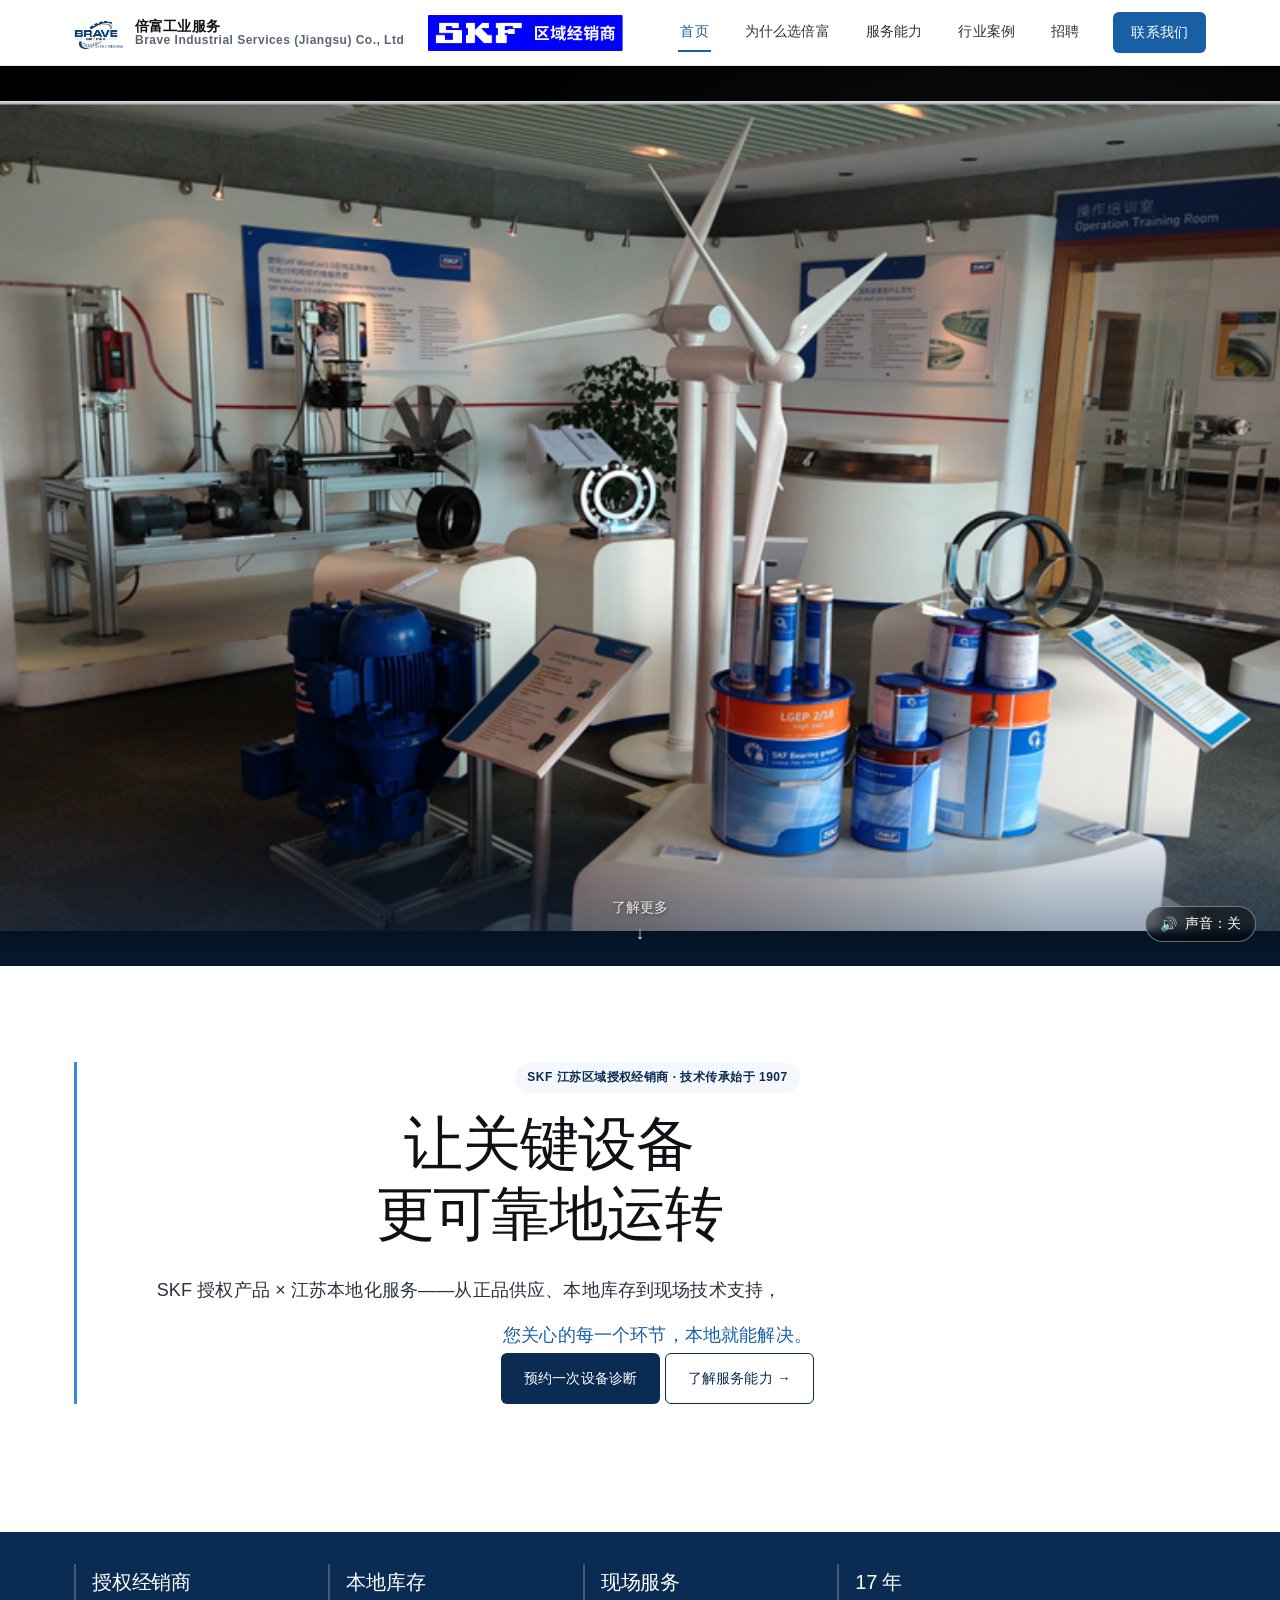
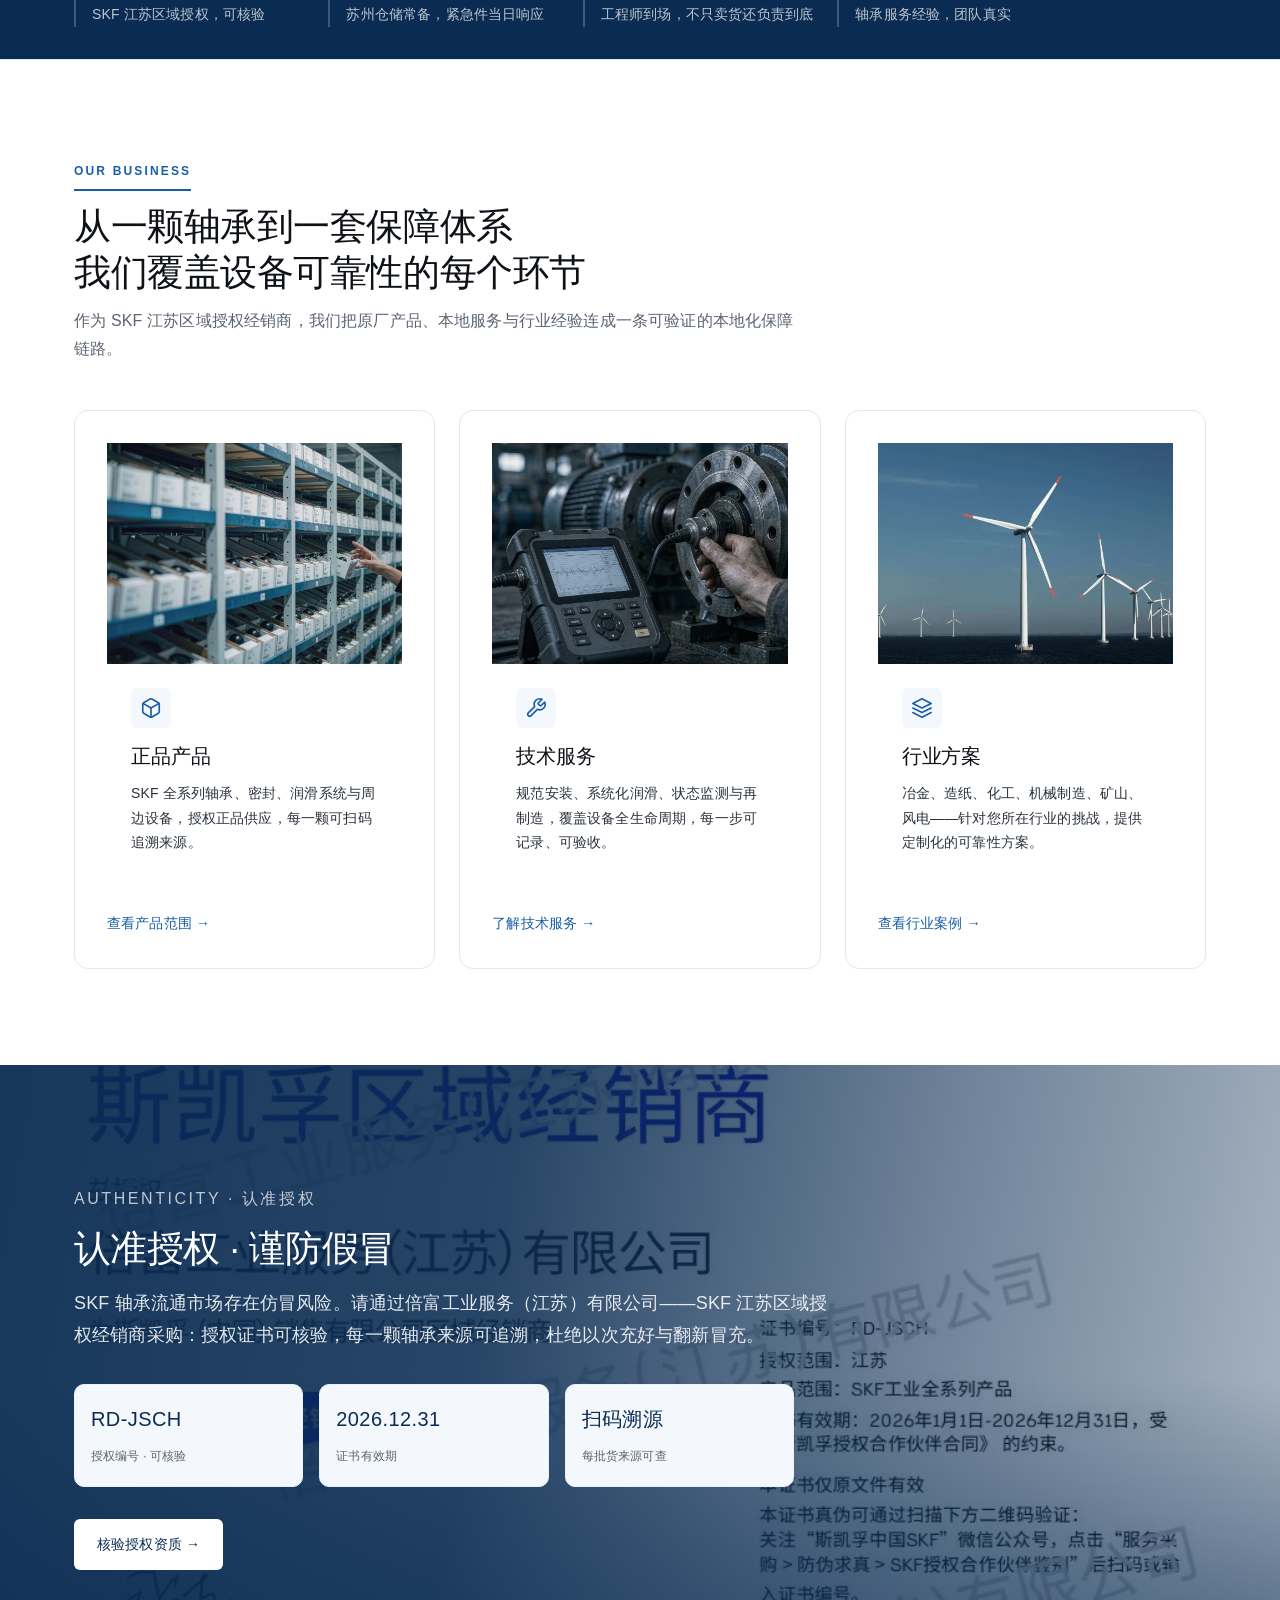
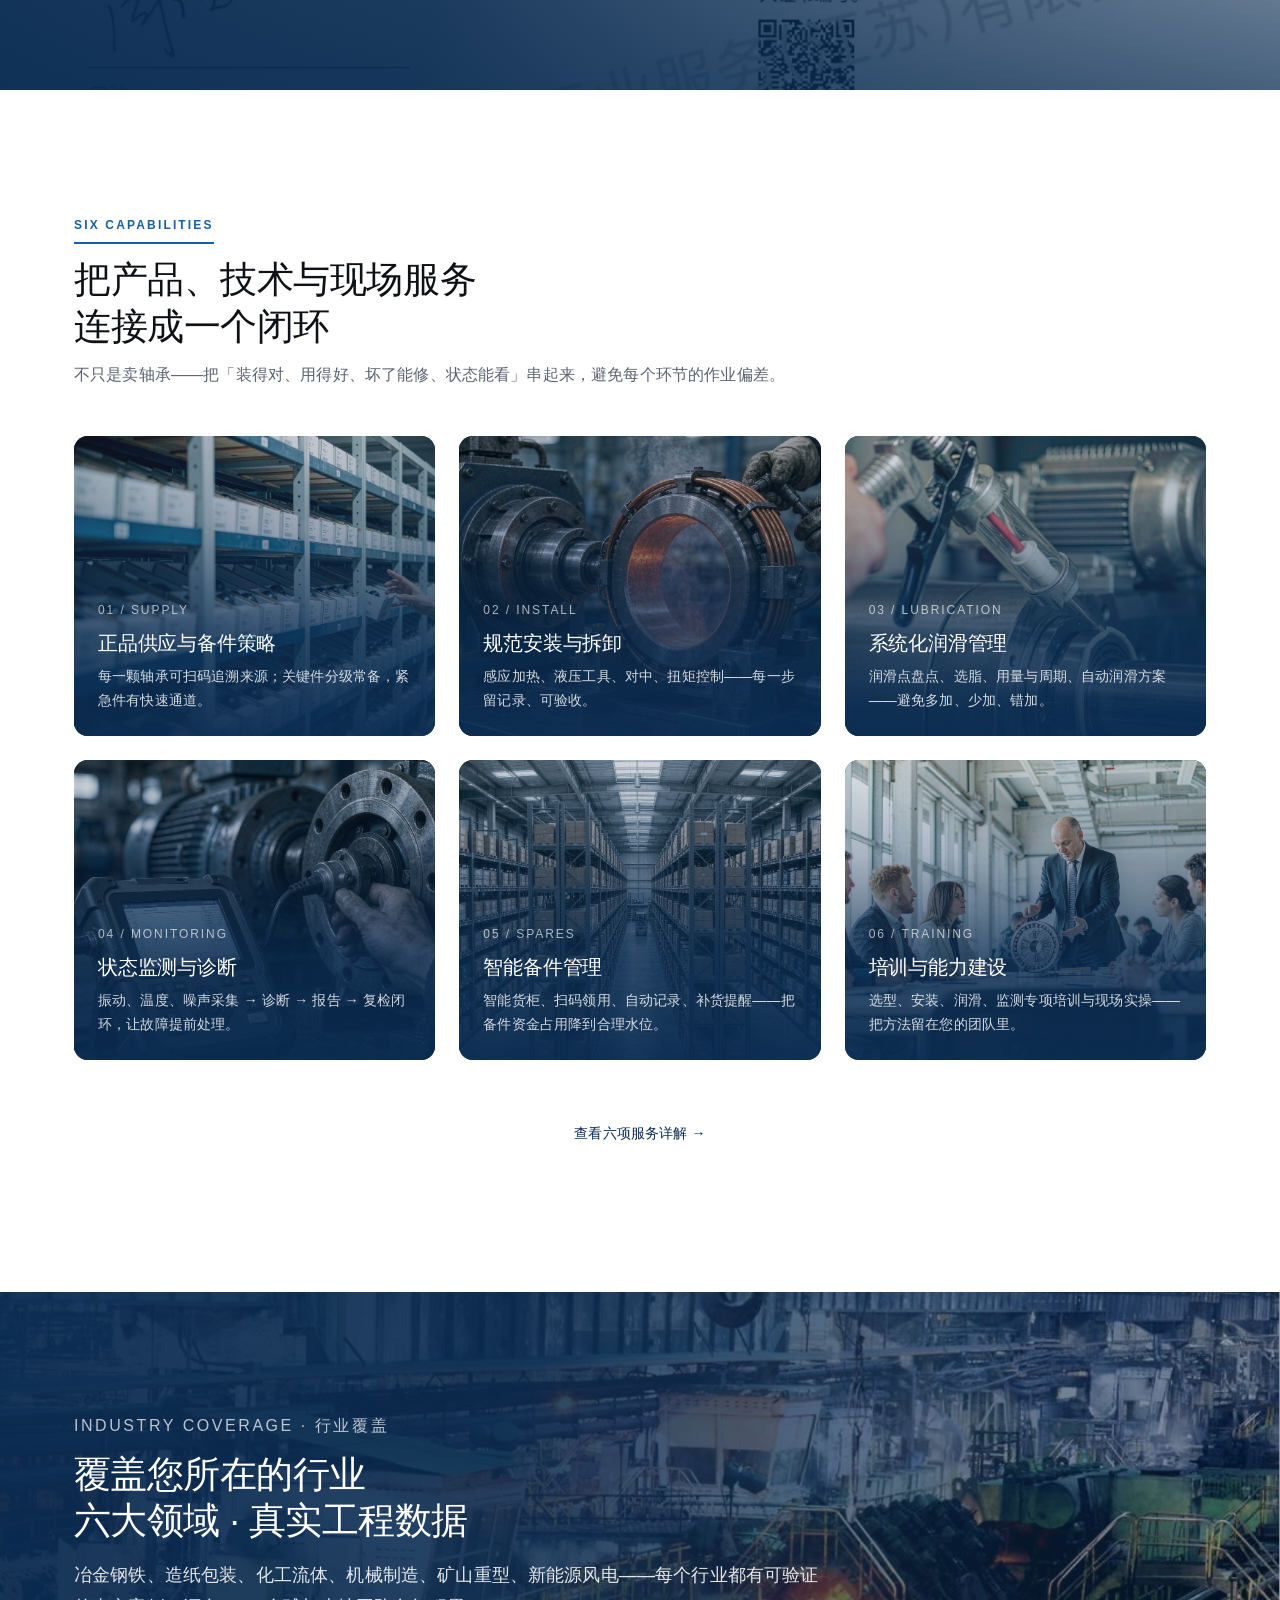
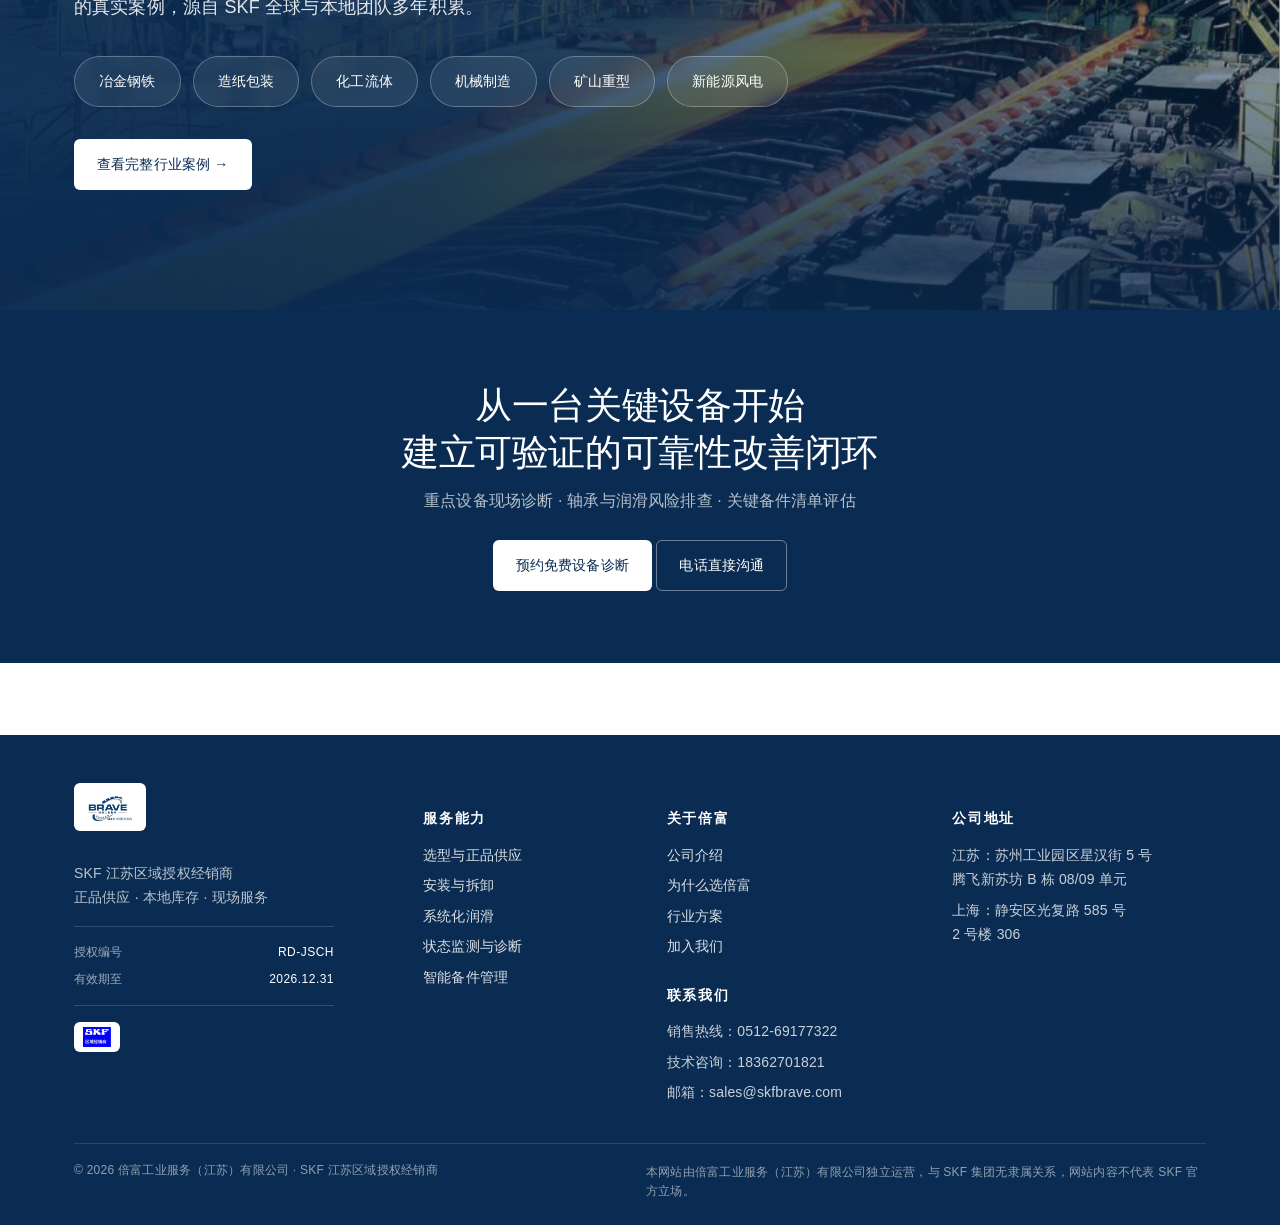
==== index.html @ c8b33d5b "feat(homepage): 系统性重构首页结构 10屏→8屏, 建立暗亮交替视觉节奏 诊断根因(实测代码): - 原 9 个板块中 8 个是纯文字白底, 仅 business-3 有图 → 连续 " ====
<!DOCTYPE html>
<html lang="zh-CN" data-page-node-id="Ag1HA4iqM5D13HSTK6j9VX">
<head data-page-node-id="DGBggRnQNh0iJX6AkjJDIt">
  <meta charset="UTF-8" data-page-node-id="oFFDimi3mF7XsuQbN27i9b" />
  <meta name="viewport" content="width=device-width, initial-scale=1" data-page-node-id="XFxwjuaZq9zKAwhGjuB041" />
  <title>倍富工业服务（江苏）有限公司 · SKF 授权经销商 | 让关键设备更可靠地运转</title>
  <meta name="description" content="SKF 江苏区域授权经销商，本地供应正品 SKF 轴承与全寿命周期技术服务。" data-page-node-id="EZmh73ALzqi3uAXXMbtoYo" />
  <meta property="og:title" content="倍富工业服务 · SKF 授权经销商" data-page-node-id="mcVvGIqeXulV8H9VNT4OGw" />
  <meta property="og:description" content="SKF 授权产品 × 江苏本地化服务，让关键设备更可靠地运转。" data-page-node-id="8oP4Y2AilAG5foks5WKF4d" />
  <meta property="og:type" content="website" data-page-node-id="YMlTC7w0bFunjYb704i94o" />
  <link rel="icon" type="image/png" href="assets/img/logo.png" data-page-node-id="LpUaDuN9KKZfbabPyvuisD" />
  <link rel="stylesheet" href="assets/css/styles.css" data-page-node-id="gkImMJR1zMAEllWzDazOMx" />
</head>
<body data-page-node-id="rVO0BWXRMHR2quMNBQkoC6">

<header class="site-header" data-page-node-id="HvgMCuu0uqtbjiDQCBJf4E">
  <div class="container" data-page-node-id="InjypfEhkEsiWUes59DGgQ">
    <a href="index.html" class="brand" data-page-node-id="F55hBEFeSUsZiYFkp3Y93f">
      <img src="assets/img/logo.png" alt="倍富工业服务" data-page-node-id="5kc5zMo4KLV4FzLEilBDyg" />
      <span class="brand-name" data-page-node-id="1We9Nfie4t3sc2p0qLQJ8B">
        <span class="zh" data-page-node-id="9xdHjx7WtNa8tRKGiziqsw">倍富工业服务</span>
        <span class="en" data-page-node-id="Tjh1eG8RaNe3SVDyLbDl6H">Brave Industrial Services (Jiangsu) Co., Ltd</span>
      </span>
      <img class="header-distributor" src="assets/img/distributor-mark-horizontal.png" alt="SKF 区域经销商" data-page-node-id="9PRgKG3VVqMC2xmDuUdMhG" />
    </a>
    <button class="menu-toggle" aria-label="切换菜单" onclick="document.getElementById('nav').classList.toggle('is-open')" data-page-node-id="05uFBrAF6xU8GfY6eyh8eb">
      <span data-page-node-id="mNjNXMpCbjdxw2ee9Wp9KX"></span><span data-page-node-id="yRMmggZ0jkudEU5zB6xhvG"></span><span data-page-node-id="KdfCAGQ1aBuQxkPCGFEz7K"></span>
    </button>
    <nav class="nav" id="nav" data-page-node-id="WyUB7oylhEEw1wDESHEamc">
      <a href="index.html" class="is-active" data-page-node-id="HHUbLsYcAC3vIyWx1iDSpU">首页</a>
      <a href="why-us.html" data-page-node-id="wYHa1veagFlIP3lIQC3hAk">为什么选倍富</a>
      <a href="services.html" data-page-node-id="HVVqovaYrUlMISo5cVE1nX">服务能力</a>
      <a href="cases.html" data-page-node-id="661N6lU9LGNamE7iuWwEgd">行业案例</a>
      <a href="recruit.html" data-page-node-id="yrPu4j7ssy8qAywBuumt3E">招聘</a>
      <a href="contact.html" class="cta" data-page-node-id="7WNFuxPG5qhYSSOKF7czI5">联系我们</a>
    </nav>
  </div>
</header>

<!-- ============ HERO：SKF 式全屏视频（带声音 · 非背景 · 16:9 原始比例） ============ -->
<section class="hero hero-video" data-page-node-id="zxLckHalHaY9CJousPVTPC">
  <video class="hero-video-el" autoplay loop playsinline poster="assets/img/hero-1.png" data-page-node-id="OXGWHH006fju1lGWBwiuwS">
    <source src="assets/media/brand-video.mp4" type="video/mp4" data-page-node-id="zkzEghuQfkhwD8Z38Vk37l" />
    您的浏览器不支持视频播放，请升级浏览器或访问联系我们页获取资料。
  </video>


  <!-- 声音开关：浏览器默认禁止带声音自动播放，点此开启 -->
  <button class="video-sound-toggle" type="button" aria-label="开启或关闭声音" data-page-node-id="sndTgl">
    <span class="snd-icon" aria-hidden="true">🔊</span>
    <span class="snd-text" data-page-node-id="sndTxt">声音：开</span>
  </button>

  <!-- 向下滚动提示 -->
  <a href="#intro" class="scroll-hint" aria-label="向下滚动了解我们" data-page-node-id="scrHint">
    <span>了解更多</span>
    <span class="scroll-arrow" aria-hidden="true">↓</span>
  </a>
</section>

<!-- ============ 品牌主张（首屏视频下方） ============ -->
<section class="intro-band" id="intro" data-page-node-id="introBand">
  <div class="container" data-page-node-id="rhTqyjN4Grf7CZxVtC1DWr">
    <div class="claim-block"><span class="eyebrow-pill" data-page-node-id="W1ZFP4R3HOGlXhUJa8PxLJ">SKF 江苏区域授权经销商 · 技术传承始于 1907</span>
    <h1 style="margin-top: var(--space-4);" data-page-node-id="N3Be6ApFM9loB9bvKizflR">让关键设备<br data-page-node-id="ORGciCGkoY32WUH3tzGItc"/>更可靠地运转</h1>
    <p class="lead" data-page-node-id="PhDlWeANPLC467RP52XRBh">SKF 授权产品 × 江苏本地化服务——从正品供应、本地库存到现场技术支持，</p>
    <p class="lead-punchline" data-page-node-id="Ix21mDVSKNKyQOan27hVwj">您关心的每一个环节，本地就能解决。</p>
    <div class="actions" data-page-node-id="cu8PIWmB5UUgQMYdj17RGH">
      <a href="contact.html" class="btn btn-primary" data-page-node-id="wbctfAXY2OF6c86PpuYj6H">预约一次设备诊断</a>
      <a href="services.html" class="btn btn-ghost" data-page-node-id="eLjqw30mqxrRv5Jwqt8Msa">了解服务能力 →</a>
    </div>
  </div>
  </div>
</section>

<!-- 信任条：紧接首屏视频，5 秒建立信任 -->
<section class="trustbar">
  <div class="container">
    <div class="tb-grid">
      <div class="tb-item">
        <div>
          <b>授权经销商</b>
          <span>SKF 江苏区域授权，可核验</span>
        </div>
      </div>
      <div class="tb-item">
        <div>
          <b>本地库存</b>
          <span>苏州仓储常备，紧急件当日响应</span>
        </div>
      </div>
      <div class="tb-item">
        <div>
          <b>现场服务</b>
          <span>工程师到场，不只卖货还负责到底</span>
        </div>
      </div>
      <div class="tb-item">
        <div>
          <b>17 年</b>
          <span>轴承服务经验，团队真实</span>
        </div>
      </div>
    </div>
  </div>
</section>

<!-- ============ 我们的业务（对标 SKF：产品 / 服务 / 行业 三大支柱） ============ -->
<section class="business-3" data-page-node-id="XpITePiWwCNWBDefPIUtQy">
  <div class="container" data-page-node-id="k8DiaFuNk0W8phhYX5VYQl">
    <div class="section-head" data-page-node-id="x3A4TgMTyw2aJD7K1POO9Z">
      <span class="eyebrow" data-page-node-id="wHzHvUz8ejhRhHMm122UDf">OUR BUSINESS</span>
      <h2 data-page-node-id="BsucgQHT30l5j03TH4kOE6">从一颗轴承到一套保障体系<br data-page-node-id="d3GwKaQ28fCTZjJ2HYuG3B"/>我们覆盖设备可靠性的每个环节</h2>
      <p data-page-node-id="XvWH7IFm10QQKiaJlkZW9D">作为 SKF 江苏区域授权经销商，我们把原厂产品、本地服务与行业经验连成一条可验证的本地化保障链路。</p>
    </div>
    <div class="grid" data-page-node-id="qf0TH3k3le3kTDMQwLa30G">
      <div class="biz-card" data-page-node-id="DswEWTzFxfzLvExkt0W1bz">
        <div class="bc-media"><img src="assets/img/svc-supply.jpg" alt="正品产品实景" loading="lazy" /></div>
        <div class="bc-body">
        <div class="biz-icon" aria-hidden="true" data-page-node-id="woODafKH5stcXiAlBpK8oT">
          <svg viewBox="0 0 24 24" fill="none" stroke="currentColor" stroke-width="1.8" stroke-linecap="round" stroke-linejoin="round" data-page-node-id="PHyBGK4Fc31LVzaRpGG0l1">
            <path d="M21 16V8a2 2 0 00-1-1.73l-7-4a2 2 0 00-2 0l-7 4A2 2 0 003 8v8a2 2 0 001 1.73l7 4a2 2 0 002 0l7-4A2 2 0 0021 16z" data-page-node-id="IdUpPYmvR3IBRUGLI9388K"/>
            <polyline points="3.27 6.96 12 12.01 20.73 6.96" data-page-node-id="HJl9e3SdbmGnpooAXyggXn"/>
            <line x1="12" y1="22.08" x2="12" y2="12" data-page-node-id="FEDDCeIbKs7soGQ8UgxCYS"/>
          </svg>
        </div>
        <h3 data-page-node-id="U37a68T3now6sWB42G00b6">正品产品</h3>
        <p data-page-node-id="wcN09rhvXtYelwpgHmjAjo">SKF 全系列轴承、密封、润滑系统与周边设备，授权正品供应，每一颗可扫码追溯来源。</p>
      </div>
        <a class="biz-link" href="services.html" data-page-node-id="08voQ9Et0jyITzbqB20iBy">查看产品范围 →</a>
      </div>
      <div class="biz-card" data-page-node-id="QPGzeAm1Iv38zyH2DAt2Cv">
        <div class="bc-media"><img src="assets/img/svc-monitoring.jpg" alt="技术服务实景" loading="lazy" /></div>
        <div class="bc-body">
        <div class="biz-icon" aria-hidden="true" data-page-node-id="CHNPZSgwbMyAAsMOr7tvs1">
          <svg viewBox="0 0 24 24" fill="none" stroke="currentColor" stroke-width="1.8" stroke-linecap="round" stroke-linejoin="round" data-page-node-id="bEr8qn4FpxRyKCHPLaT6mw">
            <path d="M14.7 6.3a1 1 0 000 1.4l1.6 1.6a1 1 0 001.4 0l3.77-3.77a6 6 0 01-7.94 7.94l-6.91 6.91a2.12 2.12 0 01-3-3l6.91-6.91a6 6 0 017.94-7.94l-3.76 3.76z" data-page-node-id="mBASRtBggDOf1D15UL03iJ"/>
          </svg>
        </div>
        <h3 data-page-node-id="suymsTPETVLKMxySp6uwBH">技术服务</h3>
        <p data-page-node-id="gT50SSzPTa2vJhQlQcbi6c">规范安装、系统化润滑、状态监测与再制造，覆盖设备全生命周期，每一步可记录、可验收。</p>
      </div>
        <a class="biz-link" href="services.html" data-page-node-id="m6bG8dRGp9TEEeJLACOyG6">了解技术服务 →</a>
      </div>
      <div class="biz-card" data-page-node-id="iY859GFpBDFhJ5dbWUHq7r">
        <div class="bc-media"><img src="assets/img/industry-wind-power.jpg" alt="行业方案实景" loading="lazy" /></div>
        <div class="bc-body">
        <div class="biz-icon" aria-hidden="true" data-page-node-id="tg1eiKrOTljYmlwIbjdEO3">
          <svg viewBox="0 0 24 24" fill="none" stroke="currentColor" stroke-width="1.8" stroke-linecap="round" stroke-linejoin="round" data-page-node-id="o1pDfhoTAA1vqMWBrXbbp2">
            <polygon points="12 2 2 7 12 12 22 7 12 2" data-page-node-id="qlTVRJ4BY4fFS9jXtVhcly"/>
            <polyline points="2 17 12 22 22 17" data-page-node-id="StCX8xn0Y8aizlBKrbfxco"/>
            <polyline points="2 12 12 17 22 12" data-page-node-id="N0E5Eh71aLof6fhcQsXbbG"/>
          </svg>
        </div>
        <h3 data-page-node-id="6zt5HgNGZR7Pub15GYNgua">行业方案</h3>
        <p data-page-node-id="yZQeN2s7I0SyaXFlzFO1gj">冶金、造纸、化工、机械制造、矿山、风电——针对您所在行业的挑战，提供定制化的可靠性方案。</p>
      </div>
        <a class="biz-link" href="cases.html" data-page-node-id="UtUe7KxoRxXfE8iyfdFcUa">查看行业案例 →</a>
      </div>
    </div>
  </div>
</section>

<!-- 正品保障（蒙版：授权证书图做背景） -->
<section class="overlay-panel">
  <div class="op-media">
    <img src="assets/img/cert-watermarked.jpg" alt="SKF 授权经销证书" />
  </div>
  <div class="op-body">
    <div class="container">
      <span class="eyebrow">AUTHENTICITY · 认准授权</span>
      <h2>认准授权 · 谨防假冒</h2>
      <p class="lead">SKF 轴承流通市场存在仿冒风险。请通过倍富工业服务（江苏）有限公司——SKF 江苏区域授权经销商采购：授权证书可核验，每一颗轴承来源可追溯，杜绝以次充好与翻新冒充。</p>
      <div class="cert-badges" style="margin-top: var(--space-6); max-width: 720px;">
        <div class="cert-badge-item">
          <b>RD-JSCH</b>
          <span>授权编号 · 可核验</span>
        </div>
        <div class="cert-badge-item">
          <b>2026.12.31</b>
          <span>证书有效期</span>
        </div>
        <div class="cert-badge-item">
          <b>扫码溯源</b>
          <span>每批货来源可查</span>
        </div>
      </div>
      <div class="actions" style="margin-top: var(--space-6);">
        <a href="about.html" class="btn btn-primary">核验授权资质 →</a>
      </div>
    </div>
  </div>
</section>

<!-- ============ 五大能力（现有优质内容保留） ============ -->
<!-- 能力矩阵：合并原「五大能力 + 双轴叙事 + 服务流程」三屏 -->
<section class="section">
  <div class="container">
    <div class="section-head">
      <span class="eyebrow">SIX CAPABILITIES</span>
      <h2>把产品、技术与现场服务<br/>连接成一个闭环</h2>
      <p>不只是卖轴承——把「装得对、用得好、坏了能修、状态能看」串起来，避免每个环节的作业偏差。</p>
    </div>
    <div class="cap-matrix">
      <article class="cap-tile">
        <div class="ct-media"><img src="assets/img/svc-supply.jpg" alt="倍富轴承货架" loading="lazy" /></div>
        <div class="ct-body">
          <span class="ct-num">01 / SUPPLY</span>
          <h3>正品供应与备件策略</h3>
          <p>每一颗轴承可扫码追溯来源；关键件分级常备，紧急件有快速通道。</p>
        </div>
      </article>
      <article class="cap-tile">
        <div class="ct-media"><img src="assets/img/svc-install.jpg" alt="感应加热器给轴承加热" loading="lazy" /></div>
        <div class="ct-body">
          <span class="ct-num">02 / INSTALL</span>
          <h3>规范安装与拆卸</h3>
          <p>感应加热、液压工具、对中、扭矩控制——每一步留记录、可验收。</p>
        </div>
      </article>
      <article class="cap-tile">
        <div class="ct-media"><img src="assets/img/svc-lubrication.jpg" alt="黄油枪向轴承座加注润滑脂" loading="lazy" /></div>
        <div class="ct-body">
          <span class="ct-num">03 / LUBRICATION</span>
          <h3>系统化润滑管理</h3>
          <p>润滑点盘点、选脂、用量与周期、自动润滑方案——避免多加、少加、错加。</p>
        </div>
      </article>
      <article class="cap-tile">
        <div class="ct-media"><img src="assets/img/svc-monitoring.jpg" alt="振动分析仪检测电机轴承" loading="lazy" /></div>
        <div class="ct-body">
          <span class="ct-num">04 / MONITORING</span>
          <h3>状态监测与诊断</h3>
          <p>振动、温度、噪声采集 → 诊断 → 报告 → 复检闭环，让故障提前处理。</p>
        </div>
      </article>
      <article class="cap-tile">
        <div class="ct-media"><img src="assets/img/svc-spares.jpg" alt="高货架立体仓储" loading="lazy" /></div>
        <div class="ct-body">
          <span class="ct-num">05 / SPARES</span>
          <h3>智能备件管理</h3>
          <p>智能货柜、扫码领用、自动记录、补货提醒——把备件资金占用降到合理水位。</p>
        </div>
      </article>
      <article class="cap-tile">
        <div class="ct-media"><img src="assets/img/svc-training.jpg" alt="工程师为客户团队做培训" loading="lazy" /></div>
        <div class="ct-body">
          <span class="ct-num">06 / TRAINING</span>
          <h3>培训与能力建设</h3>
          <p>选型、安装、润滑、监测专项培训与现场实操——把方法留在您的团队里。</p>
        </div>
      </article>
    </div>
    <p style="text-align: center; margin-top: var(--space-7);">
      <a href="services.html" class="btn btn-primary">查看六项服务详解 →</a>
    </p>
  </div>
</section><!-- 行业覆盖（蒙版：行业图做背景，六大行业标签浮于图上） -->
<section class="overlay-panel industry-overlay">
  <div class="op-media">
    <img src="assets/img/industry-metals-steel.jpg" alt="倍富服务的工业行业现场" />
  </div>
  <div class="op-body">
    <div class="container">
      <span class="eyebrow">INDUSTRY COVERAGE · 行业覆盖</span>
      <h2>覆盖您所在的行业<br/>六大领域 · 真实工程数据</h2>
      <p class="lead">冶金钢铁、造纸包装、化工流体、机械制造、矿山重型、新能源风电——每个行业都有可验证的真实案例，源自 SKF 全球与本地团队多年积累。</p>
      <div class="io-tags">
        <span class="io-tag">冶金钢铁</span>
        <span class="io-tag">造纸包装</span>
        <span class="io-tag">化工流体</span>
        <span class="io-tag">机械制造</span>
        <span class="io-tag">矿山重型</span>
        <span class="io-tag">新能源风电</span>
      </div>
      <div class="actions" style="margin-top: var(--space-6);">
        <a href="cases.html" class="btn btn-primary">查看完整行业案例 →</a>
      </div>
    </div>
  </div>
</section>

<!-- ============ CTA ============ -->
<section class="section dark tight" data-page-node-id="jXEFMEt2duggB51xo4DmhA">
  <div class="container" style="text-align:center;" data-page-node-id="8GMnCfU6py15ZDEqFjfzcR">
    <h2 style="font-size: var(--fs-h2);" data-page-node-id="9ptNPNc3s8Kqj8f3gk78jh">从一台关键设备开始<br data-page-node-id="81S8NOsv4sWfbx3rUd5Kjw"/>建立可验证的可靠性改善闭环</h2>
    <p style="color: rgba(255,255,255,.7); margin-top: var(--space-3);" data-page-node-id="Yp7uZoyFDPOq6aF0J7mtBi">重点设备现场诊断 · 轴承与润滑风险排查 · 关键备件清单评估</p>
    <div class="actions" style="justify-content:center; margin-top: var(--space-5);" data-page-node-id="g3OzqEQ2HKpNYsY6j4lfHy">
      <a href="contact.html" class="btn btn-primary" data-page-node-id="WLtlCcVACe5kI5t6xXmaGN">预约免费设备诊断</a>
      <a href="tel:051269177322" class="btn btn-ghost" data-page-node-id="2s9yPDkjMkBXQuCVHesQuW">电话直接沟通</a>
    </div>
  </div>
</section>

<!-- ============ FOOTER（合规件：区域经销商标识 + SKF非所有者声明，原样保留） ============ -->
<footer class="site-footer">
  <div class="container">
    <div class="footer-grid">
      <div class="footer-col footer-brand">
        <div class="footer-logo-wrap"><img src="assets/img/logo.png" alt="倍富" /></div>
        <p class="footer-tagline">SKF 江苏区域授权经销商<br/>正品供应 · 本地库存 · 现场服务</p>
        <div class="footer-cert">
          <div class="footer-cert-row"><span>授权编号</span><b>RD-JSCH</b></div>
          <div class="footer-cert-row"><span>有效期至</span><b>2026.12.31</b></div>
        </div>
        <div class="footer-distributor"><img src="assets/img/distributor-mark-vertical.png" alt="SKF 区域经销商标识" /></div>
      </div>
      <div class="footer-col">
        <h5>服务能力</h5>
        <ul>
          <li><a href="services.html#supply">选型与正品供应</a></li>
          <li><a href="services.html#install">安装与拆卸</a></li>
          <li><a href="services.html#lubrication">系统化润滑</a></li>
          <li><a href="services.html#monitoring">状态监测与诊断</a></li>
          <li><a href="services.html#spares">智能备件管理</a></li>
        </ul>
      </div>
      <div class="footer-col">
        <h5>关于倍富</h5>
        <ul>
          <li><a href="about.html">公司介绍</a></li>
          <li><a href="why-us.html">为什么选倍富</a></li>
          <li><a href="cases.html">行业方案</a></li>
          <li><a href="recruit.html">加入我们</a></li>
        </ul>
        <h5 style="margin-top: var(--space-5);">联系我们</h5>
        <ul>
          <li>销售热线：0512-69177322</li>
          <li>技术咨询：18362701821</li>
          <li>邮箱：sales@skfbrave.com</li>
        </ul>
      </div>
      <div class="footer-col">
        <h5>公司地址</h5>
        <ul>
          <li>江苏：苏州工业园区星汉街 5 号<br/>腾飞新苏坊 B 栋 08/09 单元</li>
          <li>上海：静安区光复路 585 号<br/>2 号楼 306</li>
        </ul>
      </div>
    </div>
    <div class="footer-meta">
      <span>&copy; 2026 倍富工业服务（江苏）有限公司 &middot; SKF 江苏区域授权经销商</span>
      <span class="footer-disclaimer">本网站由倍富工业服务（江苏）有限公司独立运营，与 SKF 集团无隶属关系，网站内容不代表 SKF 官方立场。</span>
    </div>
  </div>
</footer>

<script>
  (function () {
    var v = document.querySelector('.hero-video-el');
    if (!v) return;
    var toggle = document.querySelector('.video-sound-toggle');
    var txt = document.querySelector('.snd-text');
    function setLabel() { if (txt) txt.textContent = v.muted ? '声音：关' : '声音：开'; }
    // 尝试带声音自动播放（多数浏览器会拦截，退化为静音自动播放）
    var p = v.play();
    if (p && p.catch) {
      p.catch(function () {
        v.muted = true; setLabel();
        v.play().catch(function () {});
      });
    }
    if (toggle) {
      toggle.addEventListener('click', function () {
        v.muted = !v.muted;
        if (!v.muted) { v.play().catch(function () {}); }
        setLabel();
      });
    }
    setLabel();
  })();
</script>
</body>
</html>
---- assets/css/styles.css ----
/* =========================================================
   倍富工业服务（江苏）有限公司官网 — 设计系统
   基线：倍富深蓝主色 + SKF蓝证据色 + 白/冷灰 + 工业橙强调
   ========================================================= */

:root {
  /* 主色 */
  --bf-blue-900: #0a2c52;
  --bf-blue-700: #185fa5;
  --bf-blue-500: #378add;
  --bf-blue-100: #e6f1fb;
  --bf-blue-50:  #f4f8fd;

  /* SKF 蓝（仅用于授权证据展示，不用于大面积品牌色） */
  --skf-blue: #0c447c;

  /* 中性 */
  --ink-900: #0e1116;
  --ink-700: #2c333d;
  --ink-500: #5b6472;
  --ink-300: #a4abba;
  --paper: #ffffff;
  --paper-2: #fafbfc;
  --paper-3: #f1f3f6;
  --line: #e3e6ec;

  /* 强调（仅用于风险/异常/行动） */
  --accent-700: #ba7517;
  --accent-500: #ef9f27;
  --accent-100: #faeeda;
  --danger-700: #a32d2d;
  --danger-100: #fcebeb;

  /* 尺度 */
  --r-sm: 6px;
  --r-md: 10px;
  --r-lg: 14px;
  --r-xl: 20px;

  --space-1: 4px;
  --space-2: 8px;
  --space-3: 12px;
  --space-4: 16px;
  --space-5: 24px;
  --space-6: 32px;
  --space-7: 48px;
  --space-8: 72px;
  --space-9: 96px;

  --max-w: 1180px;
  --shadow-sm: 0 1px 2px rgba(10,44,82,.06);
  --shadow-md: 0 4px 16px rgba(10,44,82,.08);

  --font-cn: "PingFang SC", "Microsoft YaHei", "Hiragino Sans GB",
    -apple-system, BlinkMacSystemFont, "Segoe UI", "Helvetica Neue",
    Arial, sans-serif;
  --font-en: "Inter", "Helvetica Neue", Arial, system-ui, sans-serif;
  --font-mono: "SFMono-Regular", Menlo, Consolas, monospace;

  /* ===== 字级体系（7 级硬约束，禁止随手写任意字号） ===== */
  --fs-h1: clamp(36px, 4.6vw, 60px);
  --fs-h2: clamp(26px, 2.9vw, 38px);
  --fs-h3: 20px;
  --fs-lead: 18px;
  --fs-body: 16px;
  --fs-caption: 14px;
  --fs-label: 12px;

  /* ===== 区块留白节奏（区分首屏后 / 常规 / 密集） ===== */
  --section-pad-lg: 120px;
  --section-pad-md: 72px;
  --section-pad-sm: 48px;

  /* ===== 动效（统一节奏） ===== */
  --ease: cubic-bezier(.4, 0, .2, 1);
  --t-fast: .2s var(--ease);
  --t-mid: .4s var(--ease);
}

/* -------- Reset & Base -------- */
*, *::before, *::after { box-sizing: border-box; }
html { -webkit-text-size-adjust: 100%; scroll-behavior: smooth; }
body {
  margin: 0;
  font-family: var(--font-cn);
  font-size: var(--fs-body);
  line-height: 1.8;
  color: var(--ink-900);
  background: var(--paper);
  -webkit-font-smoothing: antialiased;
  -moz-osx-font-smoothing: grayscale;
  letter-spacing: 0.01em;
  text-rendering: optimizeLegibility;
}
img { display: block; max-width: 100%; height: auto; }
a { color: var(--bf-blue-700); text-decoration: none; transition: color var(--t-fast); }
a:hover { color: var(--bf-blue-900); }
h1,h2,h3,h4 {
  font-weight: 500; line-height: 1.25;
  color: var(--ink-900); margin: 0;
  letter-spacing: -0.01em;
}
h1 { font-weight: 500; letter-spacing: -0.02em; }
p { margin: 0 0 var(--space-3); }
ul { margin: 0; padding-left: 1.2em; }

/* -------- Image utilities -------- */
.media {
  display: block;
  width: 100%;
  height: auto;
  aspect-ratio: 16 / 9;
  object-fit: cover;
  background: var(--paper-2);
  border-radius: var(--r-md);
}
/* ===== 图片系统：三种规格（对标跨国 B2B 视觉规范） ===== */
/* ① 全宽出血图：21:9 超宽横幅，用于板块头图 */
.img-full {
  display: block; width: 100%;
  aspect-ratio: 21 / 9;
  object-fit: cover;
  border-radius: var(--r-lg);
  background: var(--paper-2);
}
/* ② 内容卡片图：4:3，用于能力矩阵 / 三支柱 */
.img-card {
  display: block; width: 100%;
  aspect-ratio: 4 / 3;
  object-fit: cover;
  border-radius: var(--r-md);
  background: var(--paper-2);
  transition: transform var(--t-mid), box-shadow var(--t-mid);
}
/* ③ 双栏竖幅图：3:4，用于图文左右分栏 */
.img-split {
  display: block; width: 100%;
  aspect-ratio: 3 / 4;
  object-fit: cover;
  border-radius: var(--r-md);
  background: var(--paper-2);
}
/* 卡片悬停：图片微放大 + 卡片浮起 */
.card-hover { transition: transform var(--t-fast), box-shadow var(--t-fast); }
.card-hover:hover { transform: translateY(-4px); box-shadow: var(--shadow-md); }
.card-hover:hover .img-card { transform: scale(1.03); }
.media-fixed {
  display: block;
  width: 100%;
  aspect-ratio: 16 / 9;
  object-fit: cover;
  object-position: center;
  border-radius: var(--r-md);
  background: var(--paper-2);
}
.media-cert {
  display: block;
  width: auto;
  max-width: 100%;
  max-height: 480px;
  height: auto;
  object-fit: contain;
  border-radius: var(--r-sm);
}
.media-caption {
  font-size: var(--fs-caption);
  color: var(--ink-500);
  margin-top: var(--space-2);
  text-align: left;
}

.container {
  max-width: var(--max-w);
  margin: 0 auto;
  padding: 0 var(--space-5);
}

/* -------- Header / Nav -------- */
.site-header {
  position: sticky; top: 0; z-index: 50;
  background: rgba(255,255,255,.92);
  backdrop-filter: saturate(180%) blur(8px);
  -webkit-backdrop-filter: saturate(180%) blur(8px);
  border-bottom: 1px solid var(--line);
}
.site-header .container {
  display: flex; align-items: center; justify-content: space-between;
  padding-top: var(--space-3); padding-bottom: var(--space-3);
  gap: var(--space-5);
}
.brand { display: flex; align-items: center; gap: var(--space-3); text-decoration: none; }
.brand img { height: 36px; width: auto; }
.brand-name {
  display: flex; flex-direction: column; line-height: 1.15;
  color: var(--ink-900); font-weight: 600;
}
.brand-name .zh { font-size: var(--fs-caption); }
.brand-name .en { font-size: var(--fs-label); color: var(--ink-500); letter-spacing: .04em; }
.nav { display: flex; gap: var(--space-6); align-items: center; }
.nav a {
  color: var(--ink-700); font-size: var(--fs-caption); font-weight: 500;
  padding: 6px 2px; border-bottom: 2px solid transparent;
  white-space: nowrap;
  transition: color var(--t-fast), border-color var(--t-fast);
}
.nav a:hover, .nav a.is-active {
  color: var(--bf-blue-700); border-bottom-color: var(--bf-blue-700);
}
.nav .cta {
  background: var(--bf-blue-700); color: #fff !important;
  padding: 8px 18px; border-radius: var(--r-sm); border: 0;
  font-weight: 500;
}
.nav .cta:hover { background: var(--bf-blue-900); border-color: transparent; }

.menu-toggle { display: none; background: none; border: 0; padding: 6px; cursor: pointer; }
.menu-toggle span { display: block; width: 22px; height: 2px; background: var(--ink-900); margin: 4px 0; }

/* -------- Hero -------- */
.hero {
  position: relative;
  background: linear-gradient(135deg, var(--bf-blue-900) 0%, var(--bf-blue-700) 100%);
  color: #fff; overflow: hidden;
  padding: var(--space-9) 0 var(--space-8);
}
.hero::after {
  content: ""; position: absolute; inset: 0;
  background: radial-gradient(80% 60% at 80% 20%, rgba(255,255,255,.06) 0%, transparent 60%);
  pointer-events: none;
}
.hero .container { position: relative; z-index: 1; }
.hero h1 {
  font-size: var(--fs-h1);
  color: #fff; line-height: 1.15; max-width: 880px;
  margin-bottom: var(--space-4);
}
.hero .lead {
  font-size: var(--fs-lead);
  color: rgba(255,255,255,.85); max-width: 720px; margin-bottom: var(--space-4);
}
.hero .lead-punchline {
  font-size: var(--fs-h3);
  color: #fff; max-width: 720px;
  margin-bottom: var(--space-6);
  font-weight: 500; letter-spacing: 0.005em;
  line-height: 1.5;
  padding-left: 14px;
  border-left: 3px solid var(--accent-500);
}
.hero .actions { display: flex; gap: var(--space-3); flex-wrap: wrap; }
.btn {
  display: inline-flex; align-items: center; gap: 8px;
  padding: 12px 22px; border-radius: var(--r-sm);
  font-weight: 500; font-size: var(--fs-caption); cursor: pointer; border: 1px solid transparent;
  transition: all .15s; text-decoration: none;
}
.btn-primary { background: #fff; color: var(--bf-blue-900); }
.btn-primary:hover { background: var(--paper-3); color: var(--bf-blue-900); }
.btn-ghost { background: transparent; color: #fff; border-color: rgba(255,255,255,.4); }
.btn-ghost:hover { background: rgba(255,255,255,.08); color: #fff; }

.trustbar {
  background: var(--bf-blue-50);
  border-bottom: 1px solid var(--line);
  padding: var(--space-3) 0;
  font-size: var(--fs-caption); color: var(--ink-700);
}
.trustbar .container {
  display: flex; flex-wrap: wrap; gap: var(--space-5); justify-content: space-between;
}
.trustbar strong { color: var(--bf-blue-900); font-weight: 600; }

/* -------- Section -------- */
.section { padding: var(--space-9) 0; }
.section.tight { padding: var(--space-8) 0; }
.section.band { background: var(--paper-2); }
.section.dark { background: var(--bf-blue-900); color: rgba(255,255,255,.92); }
.section.dark h2 { color: #fff; }

.section-head { margin-bottom: var(--space-7); max-width: 720px; }
.section-head h2 { font-size: var(--fs-h2); margin-bottom: var(--space-3); letter-spacing: -0.012em; }
.section-head .eyebrow {
  display: inline-block;
  font-size: var(--fs-label); letter-spacing: .18em; text-transform: uppercase;
  color: var(--bf-blue-700); font-weight: 600;
  padding-bottom: 6px; border-bottom: 2px solid var(--bf-blue-700);
  margin-bottom: var(--space-3);
}
.section-head p { color: var(--ink-500); font-size: var(--fs-body); line-height: 1.7; }

/* -------- Grid -------- */
.grid { display: grid; gap: var(--space-5); }
.grid-3 { grid-template-columns: repeat(3, minmax(0, 1fr)); }
.grid-2 { grid-template-columns: repeat(2, minmax(0, 1fr)); }
.grid-4 { grid-template-columns: repeat(4, minmax(0, 1fr)); }
@media (max-width: 900px) {
  .grid-3, .grid-2, .grid-4 { grid-template-columns: 1fr; }
}

/* -------- Card -------- */
.card {
  background: var(--paper); border: 1px solid var(--line);
  border-radius: var(--r-md); padding: var(--space-5);
  transition: all .2s;
}
.card:hover { box-shadow: var(--shadow-md); border-color: var(--bf-blue-100); }
.card .icon {
  width: 44px; height: 44px; border-radius: var(--r-sm);
  background: var(--bf-blue-50); color: var(--bf-blue-700);
  display: flex; align-items: center; justify-content: center;
  font-size: var(--fs-h3); font-weight: 600; margin-bottom: var(--space-3);
}
.card h3 { font-size: var(--fs-lead); margin-bottom: var(--space-2); color: var(--ink-900); letter-spacing: -0.005em; }
.card p { color: var(--ink-500); font-size: var(--fs-caption); margin: 0; line-height: 1.7; }
.card.is-accent { border-color: var(--accent-500); background: var(--accent-100); }
.card.is-accent .icon { background: #fff; color: var(--accent-700); }

/* -------- Capability card (SVG icon + number) -------- */
.cap-num {
  display: block;
  font-size: var(--fs-label); color: var(--bf-blue-700);
  font-weight: 600; letter-spacing: 0.14em;
  margin-bottom: var(--space-3);
}
.cap-icon {
  display: inline-flex; align-items: center; justify-content: center;
  width: 52px; height: 52px;
  border-radius: var(--r-md);
  background: var(--bf-blue-50);
  color: var(--bf-blue-700);
  margin-bottom: var(--space-3);
  transition: all .2s;
}
.cap-icon svg { width: 28px; height: 28px; stroke-width: 1.6; }
.card:hover .cap-icon {
  background: var(--bf-blue-700); color: #fff;
}

/* -------- Comparison Table -------- */
.cmp {
  border: 1px solid var(--line); border-radius: var(--r-md);
  overflow: hidden; background: var(--paper);
}
.cmp-row { display: grid; grid-template-columns: 1.2fr 1fr 1fr; }
.cmp-row + .cmp-row { border-top: 1px solid var(--line); }
.cmp-cell { padding: var(--space-4) var(--space-5); font-size: var(--fs-caption); }
.cmp-row.head .cmp-cell {
  background: var(--bf-blue-900); color: #fff; font-weight: 600;
}
.cmp-cell.dim { background: var(--paper-3); color: var(--ink-500); }
.cmp-cell.good { background: var(--bf-blue-50); color: var(--ink-900); }
.cmp-cell .ok { color: var(--bf-blue-700); font-weight: 600; }
.cmp-cell .no { color: var(--ink-300); }
@media (max-width: 700px) {
  .cmp-row { grid-template-columns: 1fr; }
  .cmp-row.head { display: none; }
  .cmp-cell::before { content: attr(data-label); display: block; font-weight: 600; color: var(--bf-blue-700); margin-bottom: 4px; font-size: var(--fs-label); }
  .cmp-cell:first-child::before { content: ""; }
}

/* -------- Timeline -------- */
.timeline { position: relative; padding-left: 32px; }
.timeline::before {
  content: ""; position: absolute; left: 6px; top: 6px; bottom: 6px;
  width: 2px;
  background: linear-gradient(180deg, var(--bf-blue-700) 0%, var(--bf-blue-300) 60%, var(--bf-blue-100) 100%);
}
.timeline-item { position: relative; padding-bottom: var(--space-6); }
.timeline-item:last-child { padding-bottom: 0; }
.timeline-item::before {
  content: ""; position: absolute;
  left: -32px; top: 6px;
  width: 14px; height: 14px; border-radius: 50%;
  background: var(--bf-blue-700);
  border: 3px solid #fff;
  box-shadow: 0 0 0 2px var(--bf-blue-100);
}
.timeline-item .year {
  display: block;
  font-size: var(--fs-h3); font-weight: 700;
  color: var(--bf-blue-900);
  letter-spacing: -0.01em;
  line-height: 1;
  margin-bottom: 8px;
  font-family: var(--font-mono);
}
.timeline-item .text {
  font-size: var(--fs-caption);
  color: var(--ink-700);
  line-height: 1.65;
}

/* -------- Service Anchor Section -------- */
.service-anchor { scroll-margin-top: 80px; padding: var(--space-7) 0; border-bottom: 1px solid var(--line); }
.service-anchor:last-child { border-bottom: 0; }
.service-anchor .label-num {
  font-size: var(--fs-label); color: var(--bf-blue-700); font-weight: 600; letter-spacing: .14em;
}
.service-anchor h3 { font-size: var(--fs-h2); margin: var(--space-2) 0 var(--space-4); letter-spacing: -0.008em; }
.service-anchor .three-col { display: grid; grid-template-columns: repeat(3, 1fr); gap: var(--space-5); }
@media (max-width: 800px) { .service-anchor .three-col { grid-template-columns: 1fr; } }
.service-anchor h4 { font-size: var(--fs-caption); color: var(--bf-blue-700); margin-bottom: var(--space-2); font-weight: 600; letter-spacing: 0.04em; }
.service-anchor .three-col p { font-size: var(--fs-caption); color: var(--ink-700); line-height: 1.75; }

/* -------- Cert Card -------- */
.cert-card {
  display: grid; grid-template-columns: 1.4fr 1fr; gap: var(--space-6);
  background: var(--paper); border: 1px solid var(--line); border-radius: var(--r-md);
  padding: var(--space-6);
}
@media (max-width: 800px) { .cert-card { grid-template-columns: 1fr; } }
.cert-card .cert-img {
  border: 1px solid var(--line); border-radius: var(--r-sm);
  background: var(--paper-2); padding: var(--space-3);
  display: flex; align-items: center; justify-content: center;
}
.cert-card .cert-img img { max-height: 360px; width: auto; }
.cert-facts { display: grid; gap: var(--space-3); align-content: center; }
.cert-fact {
  border-left: 3px solid var(--bf-blue-700);
  padding-left: var(--space-3);
}
.cert-fact .label { font-size: var(--fs-label); color: var(--ink-500); letter-spacing: .1em; text-transform: uppercase; }
.cert-fact .value { font-size: var(--fs-h3); font-weight: 700; color: var(--ink-900); letter-spacing: -0.005em; }

/* -------- Industry Case Card -------- */
.industry-card {
  background: var(--paper);
  border: 1px solid var(--line);
  border-radius: var(--r-md);
  padding: var(--space-6);
  transition: box-shadow .2s;
}
.industry-card:hover { box-shadow: var(--shadow-md); }
.industry-head {
  display: flex; align-items: center; gap: var(--space-3);
  padding-bottom: var(--space-4);
  border-bottom: 1px solid var(--line);
  margin-bottom: var(--space-5);
}
.industry-head h2 {
  font-size: var(--fs-h3); margin: 0;
  letter-spacing: -0.005em;
  flex: 1;
}
.industry-tagline {
  flex-basis: 100%;
  margin: 4px 0 0;
  color: var(--ink-500);
  font-size: var(--fs-caption);
  line-height: 1.65;
}
.industry-grid {
  display: grid;
  grid-template-columns: 1fr 1fr 1fr;
  gap: var(--space-5);
}
@media (max-width: 900px) { .industry-grid { grid-template-columns: 1fr; } }
.industry-grid h4 {
  font-size: var(--fs-caption);
  color: var(--bf-blue-700);
  font-weight: 600;
  letter-spacing: 0.08em;
  margin: 0 0 var(--space-3);
  text-transform: uppercase;
}
.industry-grid ul {
  list-style: none; padding: 0; margin: 0;
  color: var(--ink-700);
  font-size: var(--fs-caption);
  line-height: 1.85;
}
.industry-grid li {
  padding-left: 16px;
  position: relative;
  margin-bottom: 4px;
}
.industry-grid li::before {
  content: ""; position: absolute;
  left: 0; top: 11px;
  width: 6px; height: 1px;
  background: var(--bf-blue-700);
}
.industry-grid .data-list li {
  padding-left: 0;
  margin-bottom: var(--space-3);
  padding-bottom: var(--space-3);
  border-bottom: 1px dashed var(--line);
}
.industry-grid .data-list li:last-child { border-bottom: 0; margin-bottom: 0; padding-bottom: 0; }
.industry-grid .data-list li::before { display: none; }
.industry-grid .data-list strong {
  color: var(--accent-700);
  font-weight: 700;
  background: var(--accent-100);
  padding: 1px 6px;
  border-radius: 4px;
  font-size: var(--fs-caption);
}
.industry-foot {
  margin-top: var(--space-5);
  padding-top: var(--space-4);
  border-top: 1px solid var(--line);
  background: var(--bf-blue-50);
  margin-left: calc(-1 * var(--space-6));
  margin-right: calc(-1 * var(--space-6));
  margin-bottom: calc(-1 * var(--space-6));
  padding-left: var(--space-6);
  padding-right: var(--space-6);
  padding-bottom: var(--space-6);
  border-radius: 0 0 var(--r-md) var(--r-md);
}
.industry-foot h4 {
  font-size: var(--fs-label); color: var(--bf-blue-700);
  font-weight: 600; letter-spacing: 0.08em;
  margin: 0 0 8px;
  text-transform: uppercase;
}
.industry-foot p {
  font-size: var(--fs-caption);
  color: var(--ink-700);
  line-height: 1.75;
  margin: 0;
}

/* -------- Hero (image background variant) -------- */
/* -------- Hero：SKF 式全屏沉浸视频首屏 -------- */
/* -------- Hero：SKF 式全屏视频播放器（带声音 · 非背景 · 16:9 原始比例） -------- */
.hero.hero-video {
  position: relative;
  height: 100vh;
  padding: 0;                 /* 覆盖 .hero 基础上下 padding，让视频真正占满 100vh */
  background: #000;
  overflow: hidden;
  display: flex;
  align-items: center;
  justify-content: center;
}
.hero.hero-video .hero-video-el {
  width: 100%;
  height: 100%;
  object-fit: contain;        /* 完整显示不裁切：保证视频画面一字不差全部可见 */
  object-position: center center;
  display: block;
  background: #000;
}
/* 授权徽章：视频右上角浮动 */
.hero.hero-video .cert-badge { z-index: 3; }
/* 声音开关按钮 */
.video-sound-toggle {
  position: absolute;
  right: var(--space-5);
  bottom: var(--space-5);
  z-index: 4;
  display: inline-flex;
  align-items: center;
  gap: 8px;
  padding: 8px 14px;
  border-radius: 999px;
  border: 1px solid rgba(255,255,255,.4);
  background: rgba(0,0,0,.45);
  color: #fff;
  font-size: var(--fs-caption);
  cursor: pointer;
  backdrop-filter: blur(4px);
  -webkit-backdrop-filter: blur(4px);
}
.video-sound-toggle:hover { background: rgba(0,0,0,.65); }
/* 向下滚动提示 */
.scroll-hint {
  position: absolute;
  left: 50%;
  bottom: var(--space-5);
  transform: translateX(-50%);
  z-index: 4;
  display: flex;
  flex-direction: column;
  align-items: center;
  gap: 4px;
  color: #fff;
  font-size: var(--fs-caption);
  text-decoration: none;
  opacity: .85;
  text-shadow: 0 1px 4px rgba(0,0,0,.6);
}
.scroll-arrow { animation: scrollBounce 1.8s infinite; font-size: var(--fs-lead); line-height: 1; }
@keyframes scrollBounce { 0%,100% { transform: translateY(0); } 50% { transform: translateY(6px); } }

/* -------- 视频下方品牌主张 -------- */
.intro-band {
  background: var(--paper);
  padding: var(--space-9) 0;
  text-align: center;
}
.intro-band .eyebrow-pill { background: var(--bf-blue-50); color: var(--bf-blue-900); }
.intro-band h1 { color: var(--ink-900); max-width: 880px; margin-left: auto; margin-right: auto; }
.intro-band .lead,
.intro-band .lead-punchline { color: var(--ink-700); margin-left: auto; margin-right: auto; }
.intro-band .actions { justify-content: center; }
.intro-band .btn-primary { background: var(--bf-blue-900); color: #fff; }
.intro-band .btn-primary:hover { background: var(--bf-blue-700); }
.intro-band .btn-ghost { color: var(--bf-blue-900); border-color: var(--bf-blue-900); }
.intro-band .btn-ghost:hover { background: var(--bf-blue-50); }

/* -------- Lifecycle infographic (SVG process) -------- */
.lifecycle {
  display: block;
  margin-top: var(--space-5);
  background: var(--paper);
  border: 1px solid var(--line);
  border-radius: var(--r-md);
  padding: var(--space-6) var(--space-5);
  overflow-x: auto;
}
.lifecycle svg {
  display: block;
  width: 100%;
  min-width: 720px;
  height: auto;
}

/* -------- Two-entity relationship (parent → child) -------- */
.relation-flow {
  display: flex;
  align-items: center;
  justify-content: center;
  gap: var(--space-4);
  margin: var(--space-6) auto 0;
  padding: var(--space-4) var(--space-5);
  background: var(--bf-blue-50);
  border-radius: var(--r-md);
  max-width: 720px;
  font-size: var(--fs-caption);
  color: var(--ink-700);
}
.relation-flow .entity {
  display: inline-flex; align-items: center; gap: 8px;
  padding: 6px 14px; border-radius: 999px;
  background: #fff; font-weight: 600;
  border: 1px solid var(--bf-blue-100);
  color: var(--bf-blue-900);
}
.relation-flow .arrow {
  display: inline-flex; align-items: center; gap: 0;
  color: var(--bf-blue-700);
}
.relation-flow .arrow svg { width: 32px; height: 16px; }
.relation-flow .label {
  font-size: var(--fs-label);
  color: var(--ink-500);
  letter-spacing: 0.04em;
}

/* -------- Cases Hero (full-width image background) -------- */
.cases-hero {
  position: relative;
  color: #fff;
  padding: var(--space-9) 0 var(--space-8);
  overflow: hidden;
}
.cases-hero-bg {
  position: absolute; inset: 0;
  z-index: 0;
}
.cases-hero-bg img {
  width: 100%; height: 100%;
  object-fit: cover;
  display: block;
}
.cases-hero-bg::after {
  content: ""; position: absolute; inset: 0;
  background: linear-gradient(135deg, rgba(10,44,82,.92) 0%, rgba(24,95,165,.78) 100%);
}
.cases-hero .container { position: relative; z-index: 1; }
.cases-hero h1 {
  font-size: var(--fs-h1);
  color: #fff;
  line-height: 1.15;
  max-width: 880px;
  margin: var(--space-4) 0;
}
.cases-hero .lead {
  font-size: var(--fs-lead);
  color: rgba(255,255,255,.85);
  max-width: 720px;
  margin-bottom: var(--space-4);
}
.cases-hero .lead-punchline {
  font-size: var(--fs-h3);
  color: #fff;
  max-width: 720px;
  margin-bottom: var(--space-6);
  font-weight: 500;
  letter-spacing: 0.005em;
  line-height: 1.5;
  padding-left: 14px;
  border-left: 3px solid var(--accent-500);
}

/* -------- Hero Cert Badge (floating on hero) -------- */
.cert-badge {
  position: absolute;
  top: var(--space-5);
  right: var(--space-5);
  display: flex;
  align-items: center;
  gap: 12px;
  padding: 10px 16px 10px 12px;
  background: rgba(255,255,255,.95);
  border-radius: var(--r-md);
  box-shadow: 0 4px 24px rgba(10,44,82,.18);
  border: 1px solid rgba(255,255,255,.6);
  backdrop-filter: saturate(180%) blur(8px);
  -webkit-backdrop-filter: saturate(180%) blur(8px);
  z-index: 2;
}
.cert-badge-icon {
  width: 36px; height: 36px;
  background: var(--bf-blue-700);
  color: #fff;
  border-radius: 50%;
  display: flex; align-items: center; justify-content: center;
  flex-shrink: 0;
}
.cert-badge-text { display: flex; flex-direction: column; line-height: 1.2; }
.cert-badge-text .top {
  font-size: var(--fs-label);
  letter-spacing: 0.14em;
  text-transform: uppercase;
  color: var(--ink-500);
  font-weight: 600;
  margin-bottom: 2px;
}
.cert-badge-text .num {
  font-size: var(--fs-caption);
  font-weight: 700;
  color: var(--bf-blue-900);
  letter-spacing: 0.04em;
  font-family: var(--font-mono);
}
@media (max-width: 760px) {
  .cert-badge { top: var(--space-3); right: var(--space-3); padding: 8px 12px; }
  .cert-badge-icon { width: 28px; height: 28px; }
  .cert-badge-text .top { font-size: var(--fs-label); }
  .cert-badge-text .num { font-size: var(--fs-label); }
}

/* -------- Cert Strip (full-width proof bar below hero) -------- */
.cert-strip {
  background: linear-gradient(180deg, var(--bf-blue-50) 0%, #eef4fb 100%);
  border-bottom: 1px solid var(--bf-blue-100);
  padding: var(--space-5) 0;
}
.cert-strip .container {
  display: flex; align-items: center; gap: var(--space-6);
}
.cert-strip .cert-thumb {
  width: 96px; height: 70px;
  border: 1px solid var(--bf-blue-100);
  border-radius: var(--r-sm);
  background: #fff;
  padding: 4px;
  display: flex; align-items: center; justify-content: center;
  flex-shrink: 0;
  box-shadow: 0 2px 8px rgba(10,44,82,.06);
}
.cert-strip .cert-thumb img {
  width: 100%; height: 100%;
  object-fit: contain;
  display: block;
}
.cert-strip .cert-info {
  flex: 1;
  display: flex;
  align-items: center;
  gap: var(--space-7);
  flex-wrap: wrap;
}
.cert-strip .item .label {
  display: block;
  font-size: var(--fs-label);
  color: var(--ink-500);
  letter-spacing: 0.1em;
  text-transform: uppercase;
  margin-bottom: 4px;
  font-weight: 500;
}
.cert-strip .item .value {
  font-size: var(--fs-body);
  font-weight: 700;
  color: var(--ink-900);
  letter-spacing: -0.005em;
  line-height: 1.2;
}
.cert-strip .item .value small {
  font-size: var(--fs-label);
  font-weight: 500;
  color: var(--ink-500);
}
.cert-strip .cert-cta {
  background: var(--bf-blue-700);
  color: #fff;
  padding: 12px 20px;
  border-radius: var(--r-sm);
  font-size: var(--fs-caption);
  font-weight: 500;
  text-decoration: none;
  transition: background .15s;
  white-space: nowrap;
  flex-shrink: 0;
}
.cert-strip .cert-cta:hover { background: var(--bf-blue-900); color: #fff; }
@media (max-width: 900px) {
  .cert-strip .container { flex-direction: column; align-items: stretch; gap: var(--space-4); }
  .cert-strip .cert-thumb { display: none; }
  .cert-strip .cert-info { gap: var(--space-4); }
  .cert-strip .item { flex: 1 0 calc(50% - var(--space-2)); }
}

/* -------- Industry Case (V1.5 alternating layout) -------- */
.industry-section { padding: var(--space-9) 0; }
.industry-section:nth-of-type(even) { background: var(--paper-2); }
.industry-section + .industry-section { border-top: 1px solid var(--line); }
.industry-section:nth-of-type(even) { border-top-color: transparent; }

.industry-hero-row {
  display: grid;
  grid-template-columns: 1.1fr 1fr;
  gap: var(--space-7);
  align-items: center;
  margin-bottom: var(--space-7);
}
.industry-hero-row.reverse { grid-template-columns: 1fr 1.1fr; }
.industry-hero-row.reverse .industry-visual { order: 2; }
@media (max-width: 900px) {
  .industry-hero-row,
  .industry-hero-row.reverse { grid-template-columns: 1fr; }
  .industry-hero-row.reverse .industry-visual { order: 0; }
}

.industry-visual {
  position: relative;
  border-radius: var(--r-md);
  overflow: hidden;
  aspect-ratio: 4 / 3;
  background: var(--paper-3);
  box-shadow: var(--shadow-md);
}
.industry-visual img {
  width: 100%; height: 100%;
  object-fit: cover;
  display: block;
  transition: transform .4s;
}
.industry-visual:hover img { transform: scale(1.03); }
.industry-visual .industry-overlay {
  position: absolute; left: 0; right: 0; bottom: 0;
  padding: var(--space-5) var(--space-5) var(--space-4);
  background: linear-gradient(to top, rgba(10,44,82,.78) 0%, rgba(10,44,82,.2) 60%, transparent 100%);
  color: #fff;
}
.industry-visual .industry-overlay .num {
  font-size: var(--fs-h1); font-weight: 700;
  letter-spacing: -0.02em;
  line-height: 1;
  color: #fff;
}
.industry-visual .industry-overlay .label {
  font-size: var(--fs-label);
  letter-spacing: 0.16em;
  opacity: .85;
  text-transform: uppercase;
  margin-top: 6px;
  font-weight: 500;
}

.industry-content .eyebrow {
  display: inline-block;
  font-size: var(--fs-label); letter-spacing: .18em; text-transform: uppercase;
  color: var(--bf-blue-700); font-weight: 600;
  padding-bottom: 6px; border-bottom: 2px solid var(--bf-blue-700);
  margin-bottom: var(--space-3);
}
.industry-content h2 {
  font-size: var(--fs-h2);
  letter-spacing: -0.01em;
  margin-bottom: var(--space-4);
  line-height: 1.25;
}
.industry-content .industry-tagline {
  font-size: var(--fs-body);
  color: var(--ink-700);
  line-height: 1.7;
  margin: 0;
  padding-left: var(--space-4);
  border-left: 3px solid var(--accent-500);
}

.industry-detail {
  display: grid;
  grid-template-columns: 1fr 1fr 1fr;
  gap: var(--space-5);
  padding-top: var(--space-5);
  border-top: 1px solid var(--line);
}
@media (max-width: 900px) { .industry-detail { grid-template-columns: 1fr; } }
.industry-detail .col h4 {
  font-size: var(--fs-label);
  color: var(--bf-blue-700);
  letter-spacing: 0.12em;
  text-transform: uppercase;
  margin: 0 0 var(--space-3);
  font-weight: 600;
}
.industry-detail .col ul {
  list-style: none; padding: 0; margin: 0;
  color: var(--ink-700);
  font-size: var(--fs-caption);
  line-height: 1.85;
}
.industry-detail .col li {
  padding-left: 16px;
  position: relative;
  margin-bottom: 4px;
}
.industry-detail .col li::before {
  content: ""; position: absolute;
  left: 0; top: 11px;
  width: 6px; height: 1px;
  background: var(--bf-blue-700);
}
.industry-detail .data-list li {
  padding-left: 0;
  margin-bottom: var(--space-3);
  padding-bottom: var(--space-3);
  border-bottom: 1px dashed var(--line);
}
.industry-detail .data-list li:last-child { border-bottom: 0; margin-bottom: 0; padding-bottom: 0; }
.industry-detail .data-list li::before { display: none; }
.industry-detail .data-list strong {
  color: var(--accent-700);
  font-weight: 700;
  background: var(--accent-100);
  padding: 1px 6px;
  border-radius: 4px;
  font-size: var(--fs-caption);
}

.industry-footer-bar {
  margin-top: var(--space-6);
  padding: var(--space-5) var(--space-6);
  background: linear-gradient(135deg, var(--bf-blue-50) 0%, #f0f5fb 100%);
  border-radius: var(--r-md);
  border-left: 4px solid var(--bf-blue-700);
}
.industry-footer-bar h5 {
  font-size: var(--fs-label); color: var(--bf-blue-700);
  font-weight: 600; letter-spacing: 0.1em;
  margin: 0 0 8px;
  text-transform: uppercase;
}
.industry-footer-bar p {
  margin: 0;
  font-size: var(--fs-caption);
  color: var(--ink-700);
  line-height: 1.7;
}

/* -------- Form -------- */
.form { display: grid; gap: var(--space-4); max-width: 560px; }
.form label { font-size: var(--fs-caption); color: var(--ink-700); font-weight: 500; }
.form input, .form textarea {
  width: 100%; padding: 12px 14px;
  border: 1px solid var(--line); border-radius: var(--r-sm);
  font-family: inherit; font-size: var(--fs-caption); color: var(--ink-900);
  background: var(--paper); transition: border-color .15s;
}
.form input:focus, .form textarea:focus {
  outline: 0; border-color: var(--bf-blue-700);
  box-shadow: 0 0 0 3px var(--bf-blue-50);
}
.form textarea { min-height: 110px; resize: vertical; }
.form .submit { justify-self: start; }

/* -------- Footer -------- */
.site-footer {
  background: var(--bf-blue-900); color: rgba(255,255,255,.78);
  padding: var(--space-7) 0 var(--space-5); margin-top: var(--space-8);
  font-size: var(--fs-caption); line-height: 1.75;
}
.site-footer a { color: rgba(255,255,255,.85); }
.site-footer a:hover { color: #fff; }
.footer-grid { display: grid; grid-template-columns: 1.5fr 1fr 1.2fr 1.2fr; gap: var(--space-6); margin-bottom: var(--space-6); }
@media (max-width: 1000px) { .footer-grid { grid-template-columns: 1fr 1fr; } }
@media (max-width: 800px) { .footer-grid { grid-template-columns: 1fr; } }
.footer-col h5 { color: #fff; font-size: var(--fs-caption); letter-spacing: .12em; text-transform: uppercase; margin-bottom: var(--space-3); }
.footer-col ul { list-style: none; padding: 0; margin: 0; }
.footer-col li { margin-bottom: 6px; }
.footer-col li strong { color: rgba(255,255,255,.95); font-weight: 600; }
.footer-meta {
  border-top: 1px solid rgba(255,255,255,.12); padding-top: var(--space-4);
  display: flex; justify-content: space-between; flex-wrap: wrap; gap: var(--space-3);
  font-size: var(--fs-label); color: rgba(255,255,255,.55);
  letter-spacing: 0.02em;
}
.footer-logo-wrap {
  display: inline-block;
  background: #ffffff;
  padding: 8px 14px;
  border-radius: var(--r-sm);
  margin-bottom: var(--space-3);
}
.footer-logo-wrap img { height: 32px; width: auto; }
.legal-note { background: var(--paper-3); color: var(--ink-500); padding: var(--space-3) var(--space-5); font-size: var(--fs-label); text-align: center; }

/* -------- Misc -------- */
.placeholder-badge {
  display: inline-block; font-size: var(--fs-label); font-weight: 600;
  background: var(--accent-100); color: var(--accent-700);
  padding: 2px 8px; border-radius: var(--r-sm);
  letter-spacing: .04em; vertical-align: middle;
}
.split { display: grid; grid-template-columns: 1fr 1fr; gap: var(--space-6); align-items: center; }
@media (max-width: 800px) { .split { grid-template-columns: 1fr; } }
.split.reverse > :first-child { order: 2; }
@media (max-width: 800px) { .split.reverse > :first-child { order: 0; } }

.eyebrow-pill {
  display: inline-block; padding: 4px 12px; border-radius: 999px;
  background: var(--bf-blue-50); color: var(--bf-blue-700);
  font-size: var(--fs-label); font-weight: 600; letter-spacing: .04em;
}

/* -------- Mobile nav -------- */
@media (max-width: 760px) {
  .nav { display: none; flex-direction: column; align-items: stretch;
    position: absolute; top: 100%; left: 0; right: 0;
    background: var(--paper); border-bottom: 1px solid var(--line);
    padding: var(--space-3) var(--space-5); gap: var(--space-2);
  }
  .nav.is-open { display: flex; }
  .nav a { padding: 10px 0; border-bottom: 1px solid var(--paper-3); }
  .menu-toggle { display: block; }
  .hero { padding: var(--space-7) 0 var(--space-6); }
  .hero.hero-video { min-height: 100svh; height: 100svh; padding: 0; }
  .intro-band { padding: var(--space-7) 0; }
  .section { padding: var(--space-7) 0; }
}

/* -------- Recruitment -------- */
.position-card {
  background: var(--paper);
  border: 1px solid var(--line);
  border-radius: var(--r-lg);
  padding: var(--space-6);
  box-shadow: var(--shadow-md);
}
.position-head {
  display: flex; align-items: flex-start; justify-content: space-between;
  gap: var(--space-4); flex-wrap: wrap;
  padding-bottom: var(--space-5);
  border-bottom: 1px solid var(--line);
  margin-bottom: var(--space-5);
}
.position-tag {
  display: inline-block;
  font-size: var(--fs-label); font-weight: 600; letter-spacing: .04em;
  color: var(--bf-blue-700); background: var(--bf-blue-50);
  padding: 3px 10px; border-radius: 999px;
  margin-bottom: var(--space-3);
}
.position-head h3 { font-size: var(--fs-h3); margin: 0; }
.position-sub { color: var(--ink-500); font-size: var(--fs-caption); margin: var(--space-2) 0 0; max-width: 560px; }

.recruit-facts {
  display: grid;
  grid-template-columns: repeat(3, minmax(0, 1fr));
  gap: var(--space-3);
}
@media (max-width: 760px) { .recruit-facts { grid-template-columns: repeat(2, 1fr); } }
.recruit-chip {
  background: var(--paper-2);
  border: 1px solid var(--line);
  border-left: 3px solid var(--bf-blue-700);
  border-radius: var(--r-sm);
  padding: var(--space-3) var(--space-4);
}
.recruit-chip .label {
  display: block;
  font-size: var(--fs-label); color: var(--ink-500);
  letter-spacing: .1em; text-transform: uppercase;
  margin-bottom: 4px;
}
.recruit-chip .value {
  font-size: var(--fs-body); font-weight: 700; color: var(--bf-blue-900);
  letter-spacing: -0.005em; line-height: 1.25;
}

.jd-col {
  background: var(--paper);
  border: 1px solid var(--line);
  border-radius: var(--r-md);
  padding: var(--space-5) var(--space-6);
  height: 100%;
}
.jd-col-title {
  font-size: var(--fs-body); color: var(--bf-blue-900);
  margin: 0 0 var(--space-4);
  padding-bottom: var(--space-3);
  border-bottom: 2px solid var(--bf-blue-100);
}
.jd-list { list-style: none; padding: 0; margin: 0; }
.jd-list li {
  position: relative;
  padding-left: 22px;
  margin-bottom: var(--space-3);
  font-size: var(--fs-caption); color: var(--ink-700); line-height: 1.75;
}
.jd-list li:last-child { margin-bottom: 0; }
.jd-list li::before {
  content: ""; position: absolute;
  left: 4px; top: 11px;
  width: 8px; height: 8px; border-radius: 2px;
  background: var(--bf-blue-700);
}
.jd-list li strong { color: var(--bf-blue-900); font-weight: 600; }

.download-box {
  display: flex; align-items: center; gap: var(--space-4);
  background: var(--paper);
  border: 1px solid var(--line);
  border-radius: var(--r-md);
  padding: var(--space-5) var(--space-6);
  flex-wrap: wrap;
}
.download-icon {
  width: 52px; height: 52px; flex-shrink: 0;
  border-radius: var(--r-md);
  background: var(--bf-blue-50); color: var(--bf-blue-700);
  display: flex; align-items: center; justify-content: center;
}
.download-icon svg { width: 26px; height: 26px; }
.download-info { flex: 1; min-width: 220px; }
.download-info h4 { font-size: var(--fs-body); margin: 0 0 4px; color: var(--ink-900); }
.download-info p { font-size: var(--fs-caption); color: var(--ink-500); margin: 0; }

/* ===== 区域经销商标识（合规：仅使用 SKF 官方"区域经销商标识"，尺寸 ≤ 自有 logo） ===== */
.footer-distributor { margin-top: var(--space-3); }
.footer-distributor img { height: 30px; width: auto; background: #fff; padding: 5px 9px; border-radius: var(--r-sm); display: inline-block; }
.footer-disclaimer { display: block; max-width: 560px; line-height: 1.6; margin-top: 3px; }

/* ===== 首页迭代：SKF 参考版新增板块样式 ===== */

/* ---- 我们的业务（产品 / 服务 / 行业 三支柱） ---- */
.business-3 { padding: var(--space-9) 0; }
.business-3 .grid { grid-template-columns: repeat(3, minmax(0, 1fr)); }
.biz-card {
  position: relative;
  border: 1px solid var(--line);
  border-radius: var(--r-lg);
  padding: var(--space-6);
  background: var(--paper);
  transition: box-shadow .2s, transform .2s, border-color .2s;
}
.biz-card:hover { box-shadow: var(--shadow-md); transform: translateY(-3px); border-color: var(--bf-blue-100); }
.biz-card .biz-icon {
  width: 52px; height: 52px;
  border-radius: var(--r-md);
  background: var(--bf-blue-50);
  color: var(--bf-blue-700);
  display: flex; align-items: center; justify-content: center;
  margin-bottom: var(--space-4);
}
.biz-card .biz-icon svg { width: 26px; height: 26px; }
.biz-card h3 { font-size: var(--fs-h3); margin: 0 0 var(--space-2); color: var(--ink-900); letter-spacing: -0.005em; }
.biz-card p { color: var(--ink-500); font-size: var(--fs-caption); line-height: 1.7; margin: 0 0 var(--space-4); }
.biz-card .biz-link {
  font-weight: 600; color: var(--bf-blue-700); font-size: var(--fs-caption);
  display: inline-flex; align-items: center; gap: 6px;
  transition: gap .15s;
}
.biz-card .biz-link:hover { gap: 10px; }

/* ---- 正品保障（对标 SKF「识别赝品」） ---- */
.authenticity {
  background: linear-gradient(120deg, var(--bf-blue-900) 0%, #0d3a6b 100%);
  color: #fff;
  padding: var(--space-8) 0;
}
.authenticity .container { display: flex; align-items: center; gap: var(--space-7); flex-wrap: wrap; }
.authenticity .auth-badge {
  flex-shrink: 0;
  width: 84px; height: 84px;
  border-radius: 50%;
  background: rgba(255,255,255,.1);
  border: 1px solid rgba(255,255,255,.2);
  display: flex; align-items: center; justify-content: center;
  color: var(--accent-500);
}
.authenticity .auth-badge svg { width: 38px; height: 38px; }
.authenticity .auth-body { flex: 1; min-width: 260px; }
.authenticity h2 { color: #fff; font-size: var(--fs-h3); margin: 0 0 var(--space-2); letter-spacing: -0.01em; }
.authenticity p { color: rgba(255,255,255,.82); margin: 0; font-size: var(--fs-body); line-height: 1.7; }
.authenticity .auth-cta { flex-shrink: 0; }
.authenticity .auth-cta a {
  display: inline-block;
  background: var(--accent-500); color: #1a1205;
  padding: 12px 22px; border-radius: var(--r-sm); font-weight: 600;
  text-decoration: none; white-space: nowrap;
  transition: filter .15s;
}
.authenticity .auth-cta a:hover { filter: brightness(1.06); }

/* ---- 品牌视频位（16:9 占位，待替换真实视频） ---- */
.video-feature { padding: var(--space-9) 0; background: var(--paper-2); }
.video-feature .section-head { text-align: center; }
.video-frame {
  position: relative;
  width: 100%;
  aspect-ratio: 16 / 9;
  border-radius: var(--r-lg);
  overflow: hidden;
  background: var(--bf-blue-900);
  box-shadow: var(--shadow-md);
  border: 1px solid var(--line);
}
.video-frame video { width: 100%; height: 100%; object-fit: cover; display: block; }
.video-placeholder {
  position: absolute; inset: 0;
  display: flex; flex-direction: column; align-items: center; justify-content: center;
  gap: var(--space-3);
  background: radial-gradient(120% 120% at 50% 20%, #14375f 0%, var(--bf-blue-900) 70%);
  color: #fff; text-align: center; padding: var(--space-5);
}
.video-placeholder .vp-icon {
  width: 76px; height: 76px; border-radius: 50%;
  background: rgba(255,255,255,.12); border: 1px solid rgba(255,255,255,.25);
  display: flex; align-items: center; justify-content: center;
}
.video-placeholder .vp-icon svg { width: 30px; height: 30px; color: #fff; margin-left: 4px; }
.video-placeholder .vp-title { font-size: var(--fs-h3); font-weight: 700; letter-spacing: .02em; }
.video-placeholder .vp-sub { font-size: var(--fs-caption); color: rgba(255,255,255,.7); max-width: 420px; line-height: 1.6; }
.video-placeholder .vp-tag {
  margin-top: var(--space-2);
  font-size: var(--fs-label); letter-spacing: .08em;
  color: var(--accent-500);
  border: 1px dashed rgba(239,159,39,.5);
  padding: 4px 12px; border-radius: 999px;
}

/* ---- 移动端适配 ---- */
@media (max-width: 900px) {
  .business-3 .grid { grid-template-columns: 1fr; }
  .authenticity .container { flex-direction: column; align-items: flex-start; }
  .authenticity .auth-cta { width: 100%; }
  .authenticity .auth-cta a { width: 100%; text-align: center; }
}
.header-distributor { height: 22px; width: auto; margin-left: var(--space-3); align-self: center; }
@media (max-width: 640px) { .header-distributor { display: none; } }
.qr-placeholder { width: 150px; height: 150px; border: 2px dashed var(--line); border-radius: var(--r-md); display: flex; align-items: center; justify-content: center; text-align: center; color: var(--ink-400); font-size: var(--fs-label); line-height: 1.5; background: var(--paper-2); margin-top: var(--space-3); }
/* ============================================================
   设计系统升级（2026-10-10 全站重构）
   ============================================================ */

/* 页脚品牌栏：授权证书背书 */
.footer-tagline {
  color: rgba(255,255,255,.72);
  line-height: 1.7;
  margin: var(--space-3) 0 var(--space-4);
}
.footer-cert {
  border-top: 1px solid rgba(255,255,255,.16);
  border-bottom: 1px solid rgba(255,255,255,.16);
  padding: var(--space-3) 0;
  margin-bottom: var(--space-4);
  max-width: 260px;
}
.footer-cert-row {
  display: flex;
  justify-content: space-between;
  align-items: baseline;
  gap: var(--space-3);
  padding: 3px 0;
  font-size: var(--fs-label);
  color: rgba(255,255,255,.6);
}
.footer-cert-row b {
  color: #fff;
  font-weight: 500;
  letter-spacing: .04em;
  font-variant-numeric: tabular-nums;
}

/* 区块留白节奏 */
.section { padding: var(--section-pad-lg) 0; }
.section.tight { padding: var(--section-pad-md) 0; }

/* 滚动淡入动效 */
.fade-in {
  opacity: 0;
  transform: translateY(18px);
  transition: opacity .7s var(--ease), transform .7s var(--ease);
}
.fade-in.is-visible { opacity: 1; transform: translateY(0); }

/* 尊重用户的减少动效偏好 */
@media (prefers-reduced-motion: reduce) {
  *, *::before, *::after {
    animation-duration: .01ms !important;
    animation-iteration-count: 1 !important;
    transition-duration: .01ms !important;
    scroll-behavior: auto !important;
  }
  .fade-in { opacity: 1; transform: none; }
}

/* 数字使用等宽字形（数据更整齐） */
.num, .footer-cert-row b, .stat-num {
  font-variant-numeric: tabular-nums;
  font-feature-settings: "tnum" 1;
}

/* ============================================================
   服务页交错图文布局（根治"图文比例失衡"）
   ============================================================ */
.svc-block {
  display: grid;
  grid-template-columns: 1fr 1fr;
  gap: var(--space-8);
  align-items: center;
  padding: var(--section-pad-lg) 0;
  border-bottom: 1px solid var(--line);
}
.svc-block:last-of-type { border-bottom: 0; }

/* 偶数板块：图在右，文字在左（制造 Z 字形视觉节奏） */
.svc-block.is-reversed { direction: rtl; }
.svc-block.is-reversed > * { direction: ltr; }

.svc-figure { margin: 0; }
.svc-figure img {
  width: 100%;
  aspect-ratio: 16 / 10;
  object-fit: cover;
  border-radius: var(--r-lg);
  box-shadow: var(--shadow-md);
  display: block;
}
.svc-figure figcaption {
  margin-top: var(--space-3);
  font-size: var(--fs-caption);
  color: var(--ink-500);
  line-height: 1.6;
  padding-left: var(--space-3);
  border-left: 2px solid var(--bf-blue-500);
}

.svc-body .label-num {
  display: inline-block;
  font-size: var(--fs-label);
  color: var(--bf-blue-700);
  font-weight: 500;
  letter-spacing: .14em;
  margin-bottom: var(--space-3);
}
.svc-body h3 {
  font-size: var(--fs-h2);
  margin-bottom: var(--space-5);
  letter-spacing: -0.015em;
}
.svc-points { display: grid; gap: var(--space-4); margin-bottom: var(--space-5); }
.svc-point { padding-left: var(--space-4); border-left: 2px solid var(--line); }
.svc-point h4 {
  font-size: var(--fs-body);
  font-weight: 500;
  color: var(--ink-900);
  margin-bottom: var(--space-1);
}
.svc-point p {
  font-size: var(--fs-caption);
  color: var(--ink-700);
  line-height: 1.75;
  margin: 0;
}
.svc-cta {
  display: inline-flex;
  align-items: center;
  gap: var(--space-2);
  font-size: var(--fs-caption);
  font-weight: 500;
  color: var(--bf-blue-700);
  border-bottom: 1px solid var(--bf-blue-500);
  padding-bottom: 2px;
  transition: gap var(--t-fast), color var(--t-fast);
}
.svc-cta:hover { gap: var(--space-3); color: var(--bf-blue-900); }

/* 平板：单列但保持图文比例 */
@media (max-width: 900px) {
  .svc-block { grid-template-columns: 1fr; gap: var(--space-6); padding: var(--section-pad-md) 0; }
  .svc-block.is-reversed { direction: ltr; }
  .svc-figure { order: -1; }
}
@media (max-width: 600px) {
  .svc-body h3 { font-size: var(--fs-h3); }
  .svc-figure img { aspect-ratio: 4 / 3; }
}

/* ============================================================
   蒙版浮层体系（Overlay System）—— 文字压在图上的标准做法
   对标 SKF / ABB / 西门子工业巨头官网
   ============================================================ */

/* ① 全宽出血蒙版首屏：21:9 超宽图 + 深色渐变蒙版 + 文字浮于左上 */
.overlay-hero {
  position: relative;
  width: 100%;
  min-height: 460px;
  display: flex;
  align-items: center;
  overflow: hidden;
  background: var(--bf-blue-900);
  margin-bottom: var(--section-pad-lg);
}
.overlay-hero .oh-media { position: absolute; inset: 0; z-index: 0; }
.overlay-hero .oh-media img {
  width: 100%; height: 100%;
  object-fit: cover; object-position: center 40%;
  display: block;
}
/* 双层蒙版：左重右轻，保证左侧文字可读又保留右侧画面 */
.overlay-hero .oh-media::after {
  content: "";
  position: absolute; inset: 0;
  background:
    linear-gradient(100deg,
      rgba(10,44,82,.94) 0%,
      rgba(10,44,82,.86) 34%,
      rgba(10,44,82,.55) 62%,
      rgba(10,44,82,.28) 100%),
    linear-gradient(to top, rgba(10,44,82,.55), transparent 45%);
}
.overlay-hero .oh-body {
  position: relative; z-index: 1;
  width: 100%;
  padding: var(--space-9) 0;
  color: #fff;
}
.overlay-hero .eyebrow-pill {
  background: rgba(255,255,255,.14); color: #fff;
  border: 1px solid rgba(255,255,255,.24);
  backdrop-filter: blur(6px);
}
.overlay-hero h1 {
  color: #fff;
  font-size: var(--fs-h1);
  line-height: 1.18;
  margin: var(--space-4) 0 var(--space-5);
  max-width: 15em;
  letter-spacing: -0.02em;
}
.overlay-hero .lead {
  color: rgba(255,255,255,.88);
  font-size: var(--fs-lead);
  line-height: 1.8;
  max-width: 42em;
  margin: 0;
}
/* 蒙版上的要点条 */
.overlay-hero .oh-facts {
  display: flex; gap: var(--space-7); flex-wrap: wrap;
  margin-top: var(--space-7);
  padding-top: var(--space-5);
  border-top: 1px solid rgba(255,255,255,.2);
}
.oh-fact b {
  display: block;
  font-size: var(--fs-h3);
  font-weight: 500;
  letter-spacing: -0.01em;
  font-variant-numeric: tabular-nums;
}
.oh-fact span { font-size: var(--fs-caption); color: rgba(255,255,255,.72); }

/* ② 内页标准 Hero 蒙版（services / recruit / why-us 通用） */
.page-hero {
  position: relative;
  min-height: 400px;
  display: flex; align-items: center;
  overflow: hidden;
  background: var(--bf-blue-900);
}
.page-hero .ph-media { position: absolute; inset: 0; z-index: 0; }
.page-hero .ph-media img {
  width: 100%; height: 100%;
  object-fit: cover;
  display: block;
}
.page-hero .ph-media::after {
  content: "";
  position: absolute; inset: 0;
  background: linear-gradient(100deg,
    rgba(10,44,82,.93) 0%,
    rgba(10,44,82,.82) 38%,
    rgba(10,44,82,.52) 70%,
    rgba(10,44,82,.30) 100%);
}
.page-hero .ph-body {
  position: relative; z-index: 1;
  width: 100%;
  padding: var(--space-9) 0;
  color: #fff;
}
.page-hero h1 {
  color: #fff;
  font-size: var(--fs-h1);
  line-height: 1.18;
  margin: var(--space-4) 0 var(--space-4);
  letter-spacing: -0.02em;
}
.page-hero .lead {
  color: rgba(255,255,255,.86);
  font-size: var(--fs-lead);
  line-height: 1.8;
  max-width: 40em;
  margin: 0;
}

@media (max-width: 900px) {
  .overlay-hero, .page-hero { min-height: 340px; }
  .overlay-hero .oh-body, .page-hero .ph-body { padding: var(--space-8) 0; }
  .overlay-hero h1, .page-hero h1 { font-size: var(--fs-h2); }
  .overlay-hero .oh-media::after, .page-hero .ph-media::after {
    background: linear-gradient(160deg, rgba(10,44,82,.92) 0%, rgba(10,44,82,.80) 100%);
  }
  .overlay-hero .oh-facts { gap: var(--space-5); }
}

/* ③ 品牌主张区：左侧蓝竖线 + 分级字距（解决"文字裸奔"） */
.claim-block {
  border-left: 3px solid var(--bf-blue-500);
  padding-left: var(--space-6);
  margin-bottom: var(--space-6);
}
.claim-block h1 {
  font-size: var(--fs-h1);
  line-height: 1.2;
  letter-spacing: -0.02em;
  margin: var(--space-3) 0 var(--space-5);
}
.claim-block .lead {
  font-size: var(--fs-lead);
  line-height: 1.85;
  color: var(--ink-700);
  max-width: 40em;
  margin: 0 0 var(--space-3);
}
.claim-block .lead-punchline {
  font-size: var(--fs-lead);
  line-height: 1.85;
  color: var(--bf-blue-700);
  font-weight: 500;
  margin: 0;
}

/* ④ 卡片图像化：biz-card / cap-card 加图 */
.biz-card {
  background: var(--paper);
  border: 1px solid var(--line);
  border-radius: var(--r-lg);
  overflow: hidden;
  display: flex; flex-direction: column;
  transition: transform var(--t-fast), box-shadow var(--t-fast), border-color var(--t-fast);
}
.biz-card:hover {
  transform: translateY(-4px);
  box-shadow: var(--shadow-md);
  border-color: var(--bf-blue-100);
}
.biz-card .bc-media { overflow: hidden; background: var(--paper-3); }
.biz-card .bc-media img {
  width: 100%;
  aspect-ratio: 4 / 3;
  object-fit: cover;
  display: block;
  transition: transform var(--t-mid);
}
.biz-card:hover .bc-media img { transform: scale(1.04); }
.biz-card .bc-body { padding: var(--space-5); flex: 1; display: flex; flex-direction: column; }
.biz-card .biz-icon {
  width: 40px; height: 40px;
  border-radius: var(--r-sm);
  background: var(--bf-blue-50);
  color: var(--bf-blue-700);
  display: flex; align-items: center; justify-content: center;
  margin-bottom: var(--space-4);
}
.biz-card .biz-icon svg { width: 22px; height: 22px; }
.biz-card h3 { font-size: var(--fs-h3); margin-bottom: var(--space-3); }
.biz-card p { color: var(--ink-700); font-size: var(--fs-caption); line-height: 1.75; flex: 1; }
.biz-card .biz-link {
  margin-top: var(--space-4);
  font-size: var(--fs-caption);
  font-weight: 500;
  color: var(--bf-blue-700);
  display: inline-flex; align-items: center; gap: var(--space-2);
  transition: gap var(--t-fast);
}
.biz-card:hover .biz-link { gap: var(--space-3); }

/* ⑤ 数据徽章（替代纯图标，强化可信度） */
.data-badge {
  background: var(--paper-2);
  border: 1px solid var(--line);
  border-radius: var(--r-md);
  padding: var(--space-4) var(--space-5);
  display: flex; flex-direction: column; gap: var(--space-1);
}
.data-badge b {
  font-size: var(--fs-h3);
  font-weight: 500;
  color: var(--bf-blue-700);
  letter-spacing: -0.01em;
  font-variant-numeric: tabular-nums;
}
.data-badge span { font-size: var(--fs-label); color: var(--ink-500); }

/* ⑥ 授权证书徽章块 */
.cert-badges { display: flex; gap: var(--space-4); flex-wrap: wrap; margin-top: var(--space-5); }
.cert-badge-item {
  flex: 1; min-width: 150px;
  border: 1px solid var(--bf-blue-100);
  background: var(--bf-blue-50);
  border-radius: var(--r-md);
  padding: var(--space-4);
}
.cert-badge-item b {
  display: block;
  font-size: var(--fs-h3);
  font-weight: 500;
  color: var(--bf-blue-900);
  letter-spacing: .02em;
  font-variant-numeric: tabular-nums;
  margin-bottom: var(--space-1);
}
.cert-badge-item span { font-size: var(--fs-label); color: var(--ink-500); }

/* ============================================================
   响应式生命周期流程图（替代固定 viewBox 的 SVG）
   ============================================================ */
.lifecycle {
  display: grid;
  grid-template-columns: repeat(6, 1fr);
  gap: var(--space-3);
  position: relative;
}
.lc-step {
  position: relative;
  background: var(--paper);
  border: 1px solid var(--line);
  border-radius: var(--r-md);
  padding: var(--space-5) var(--space-4);
  display: flex; flex-direction: column; align-items: center; text-align: center;
  gap: var(--space-3);
  transition: transform var(--t-fast), box-shadow var(--t-fast), border-color var(--t-fast);
}
.lc-step:hover {
  transform: translateY(-4px);
  box-shadow: var(--shadow-md);
  border-color: var(--bf-blue-100);
}
/* 步骤之间的连接箭头（桌面端） */
.lc-step:not(:last-child)::after {
  content: "";
  position: absolute;
  top: 34px; right: calc(var(--space-3) * -1 - 1px);
  width: var(--space-3); height: 2px;
  background: var(--bf-blue-500);
  opacity: .45;
}
.lc-num {
  width: 40px; height: 40px;
  border-radius: 50%;
  background: var(--bf-blue-700);
  color: #fff;
  display: flex; align-items: center; justify-content: center;
  font-size: var(--fs-caption);
  font-weight: 500;
  letter-spacing: .02em;
  flex-shrink: 0;
}
.lc-icon {
  width: 44px; height: 44px;
  border-radius: var(--r-sm);
  background: var(--bf-blue-50);
  color: var(--bf-blue-700);
  display: flex; align-items: center; justify-content: center;
}
.lc-icon svg { width: 22px; height: 22px; }
.lc-step h4 {
  font-size: var(--fs-body);
  font-weight: 500;
  color: var(--ink-900);
  line-height: 1.4;
}
.lc-step p {
  font-size: var(--fs-label);
  color: var(--ink-500);
  line-height: 1.6;
  margin: 0;
}
.lc-loop {
  margin-top: var(--space-5);
  display: flex; align-items: center; justify-content: center; gap: var(--space-3);
  font-size: var(--fs-caption);
  color: var(--bf-blue-700);
  background: var(--bf-blue-50);
  border: 1px dashed var(--bf-blue-100);
  border-radius: var(--r-md);
  padding: var(--space-3) var(--space-5);
}

/* 平板：3 列；手机：2 列（不横滚，不裁切） */
@media (max-width: 1000px) { .lifecycle { grid-template-columns: repeat(3, 1fr); } }
@media (max-width: 620px)  { .lifecycle { grid-template-columns: repeat(2, 1fr); } .lc-step:not(:last-child)::after { display: none; } }
@media (max-width: 400px)  { .lifecycle { grid-template-columns: 1fr; } }


/* ============================================================
   蒙版内文字颜色修正（对齐 cases-hero 写法）
   原因：全局 h1,h2,h3,h4 { color: var(--ink-900) } 会覆盖父容器的 color:#fff
   → 蒙版上出现黑字。必须对蒙版内标题显式设白字。
   ============================================================ */
.overlay-hero h1, .overlay-hero h2, .overlay-hero h3,
.overlay-hero h4, .overlay-hero .lead, .overlay-hero p,
.page-hero h1, .page-hero h2, .page-hero h3,
.page-hero h4, .page-hero .lead, .page-hero p {
  color: #fff;
}
.overlay-hero .lead, .page-hero .lead { color: rgba(255,255,255,.88); }
.oh-fact span { color: rgba(255,255,255,.72); }
.lc-step h4 { color: var(--ink-900); }

/* ============================================================
   内容板块蒙版（why-us / about / cases 通用）
   图片做背景，标题与正文浮于其上
   ============================================================ */
.overlay-panel {
  position: relative;
  overflow: hidden;
  isolation: isolate;
  background: var(--bf-blue-900);
}
.overlay-panel .op-media {
  position: absolute; inset: 0; z-index: 0;
}
.overlay-panel .op-media img {
  width: 100%; height: 100%;
  object-fit: cover;
  display: block;
}
/* 左重右轻渐变 + 底部压暗，保证左侧文字可读 */
.overlay-panel .op-media::after {
  content: "";
  position: absolute; inset: 0;
  background:
    linear-gradient(100deg,
      rgba(10,44,82,.95) 0%,
      rgba(10,44,82,.88) 38%,
      rgba(10,44,82,.62) 66%,
      rgba(10,44,82,.34) 100%),
    linear-gradient(to top, rgba(10,44,82,.62), transparent 50%);
}
.overlay-panel .op-body {
  position: relative; z-index: 1;
  padding: var(--section-pad-lg) 0;
  color: #fff;
}
/* 蒙版内文字一律显式设白（防止被全局 h1-h4 规则覆盖成黑字） */
.overlay-panel h2,
.overlay-panel h3,
.overlay-panel h4,
.overlay-panel p,
.overlay-panel .lead,
.overlay-panel .media-caption { color: #fff; }
.overlay-panel .lead {
  color: rgba(255,255,255,.88);
  font-size: var(--fs-lead);
  line-height: 1.8;
  max-width: 42em;
  margin: 0;
}
.overlay-panel .eyebrow {
  color: rgba(255,255,255,.72);
  letter-spacing: .16em;
}
.overlay-panel h2 {
  font-size: var(--fs-h2);
  line-height: 1.22;
  letter-spacing: -0.015em;
  margin: var(--space-3) 0 var(--space-4);
}
/* 蒙版内的浅色卡片：半透明玻璃感 */
.overlay-panel .op-card {
  background: rgba(255,255,255,.08);
  border: 1px solid rgba(255,255,255,.18);
  border-radius: var(--r-md);
  padding: var(--space-4) var(--space-5);
  backdrop-filter: blur(8px);
  transition: background var(--t-fast), border-color var(--t-fast), transform var(--t-fast);
}
.overlay-panel .op-card:hover {
  background: rgba(255,255,255,.14);
  border-color: rgba(255,255,255,.3);
  transform: translateY(-2px);
}
.overlay-panel .op-card strong {
  display: block;
  font-size: var(--fs-body);
  font-weight: 500;
  color: #fff;
  margin-bottom: var(--space-2);
}
.overlay-panel .op-card p {
  font-size: var(--fs-caption);
  color: rgba(255,255,255,.8);
  line-height: 1.7;
  margin: 0;
}
/* 蒙版内的数据徽章（授权编号等） */
.overlay-panel .op-stat {
  border-left: 2px solid rgba(255,255,255,.4);
  padding-left: var(--space-4);
}
.overlay-panel .op-stat b {
  display: block;
  font-size: var(--fs-h3);
  font-weight: 500;
  color: #fff;
  letter-spacing: .02em;
  font-variant-numeric: tabular-nums;
  margin-bottom: var(--space-1);
}
.overlay-panel .op-stat span {
  font-size: var(--fs-label);
  color: rgba(255,255,255,.7);
}

@media (max-width: 900px) {
  .overlay-panel .op-body { padding: var(--section-pad-md) 0; }
  .overlay-panel .op-media::after {
    background: linear-gradient(165deg, rgba(10,44,82,.93) 0%, rgba(10,44,82,.85) 100%);
  }
}

/* 蒙版首屏的强调句（比 lead 更重一档，用于收拢主张） */
.overlay-hero .oh-punchline {
  color: #fff;
  font-size: var(--fs-lead);
  line-height: 1.8;
  font-weight: 500;
  letter-spacing: -0.005em;
  max-width: 40em;
  margin: var(--space-4) 0 0;
  padding-left: var(--space-4);
  border-left: 2px solid var(--bf-blue-500);
}
.overlay-hero .actions { margin-top: var(--space-6); }

/* ============================================================
   首页专用：信任条 / 能力矩阵 / 视频过渡
   ============================================================ */

/* ① 信任条：紧接首屏视频，横排四栏深蓝底 */
.trustbar {
  background: var(--bf-blue-900);
  padding: var(--space-6) 0;
}
.trustbar .tb-grid {
  display: grid;
  grid-template-columns: repeat(4, 1fr);
  gap: var(--space-5);
}
.tb-item {
  display: flex;
  align-items: flex-start;
  gap: var(--space-3);
  padding-left: var(--space-4);
  border-left: 2px solid rgba(255,255,255,.22);
}
.tb-item b {
  display: block;
  font-size: var(--fs-h3);
  font-weight: 500;
  color: #fff;
  letter-spacing: -0.01em;
  margin-bottom: 2px;
}
.tb-item span {
  font-size: var(--fs-caption);
  color: rgba(255,255,255,.72);
  line-height: 1.6;
}
@media (max-width: 900px) { .trustbar .tb-grid { grid-template-columns: repeat(2, 1fr); gap: var(--space-4); } }
@media (max-width: 480px) { .trustbar .tb-grid { grid-template-columns: 1fr; } }

/* ② 首屏视频底部渐变过渡：接住下一屏，避免断层 */
.hero.hero-video::before {
  content: "";
  position: absolute;
  left: 0; right: 0; bottom: 0;
  height: 160px;
  background: linear-gradient(to top, rgba(10,44,82,.55), transparent);
  z-index: 1;
  pointer-events: none;
}

/* ③ 能力矩阵：3×2 大图卡片（合并原五大能力+双轴+流程） */
.cap-matrix {
  display: grid;
  grid-template-columns: repeat(3, 1fr);
  gap: var(--space-5);
}
.cap-tile {
  position: relative;
  overflow: hidden;
  border-radius: var(--r-lg);
  min-height: 300px;
  display: flex;
  flex-direction: column;
  justify-content: flex-end;
  isolation: isolate;
  background: var(--bf-blue-900);
  transition: transform var(--t-fast), box-shadow var(--t-fast);
}
.cap-tile:hover { transform: translateY(-4px); box-shadow: var(--shadow-md); }
.cap-tile .ct-media { position: absolute; inset: 0; z-index: 0; }
.cap-tile .ct-media img {
  width: 100%; height: 100%;
  object-fit: cover;
  transition: transform var(--t-mid);
}
.cap-tile:hover .ct-media img { transform: scale(1.05); }
/* 底部渐变保证文字可读 */
.cap-tile .ct-media::after {
  content: "";
  position: absolute; inset: 0;
  background: linear-gradient(to top,
    rgba(10,44,82,.94) 0%,
    rgba(10,44,82,.78) 34%,
    rgba(10,44,82,.34) 68%,
    rgba(10,44,82,.12) 100%);
}
.cap-tile .ct-body {
  position: relative; z-index: 1;
  padding: var(--space-5);
  color: #fff;
}
.cap-tile .ct-num {
  display: inline-block;
  font-size: var(--fs-label);
  letter-spacing: .16em;
  color: rgba(255,255,255,.66);
  margin-bottom: var(--space-2);
}
.cap-tile h3 {
  font-size: var(--fs-h3);
  color: #fff;
  margin-bottom: var(--space-2);
  line-height: 1.35;
}
.cap-tile p {
  font-size: var(--fs-caption);
  color: rgba(255,255,255,.82);
  line-height: 1.7;
  margin: 0;
}
@media (max-width: 1000px) { .cap-matrix { grid-template-columns: repeat(2, 1fr); } }
@media (max-width: 620px)  {
  .cap-matrix { grid-template-columns: 1fr; }
  .cap-tile { min-height: 240px; }
}

/* ④ 首页行业覆盖蒙版：六大行业标签浮于图上 */
.industry-overlay .op-media img { object-position: center 45%; }
.io-tags {
  display: flex;
  flex-wrap: wrap;
  gap: var(--space-3);
  margin-top: var(--space-6);
}
.io-tag {
  display: inline-flex;
  align-items: center;
  gap: var(--space-2);
  padding: var(--space-3) var(--space-5);
  border: 1px solid rgba(255,255,255,.28);
  border-radius: 999px;
  background: rgba(255,255,255,.08);
  backdrop-filter: blur(8px);
  font-size: var(--fs-caption);
  color: #fff;
  transition: background var(--t-fast), border-color var(--t-fast), transform var(--t-fast);
}
.io-tag:hover {
  background: rgba(255,255,255,.18);
  border-color: rgba(255,255,255,.5);
  transform: translateY(-2px);
}
.io-tag b { font-weight: 500; }
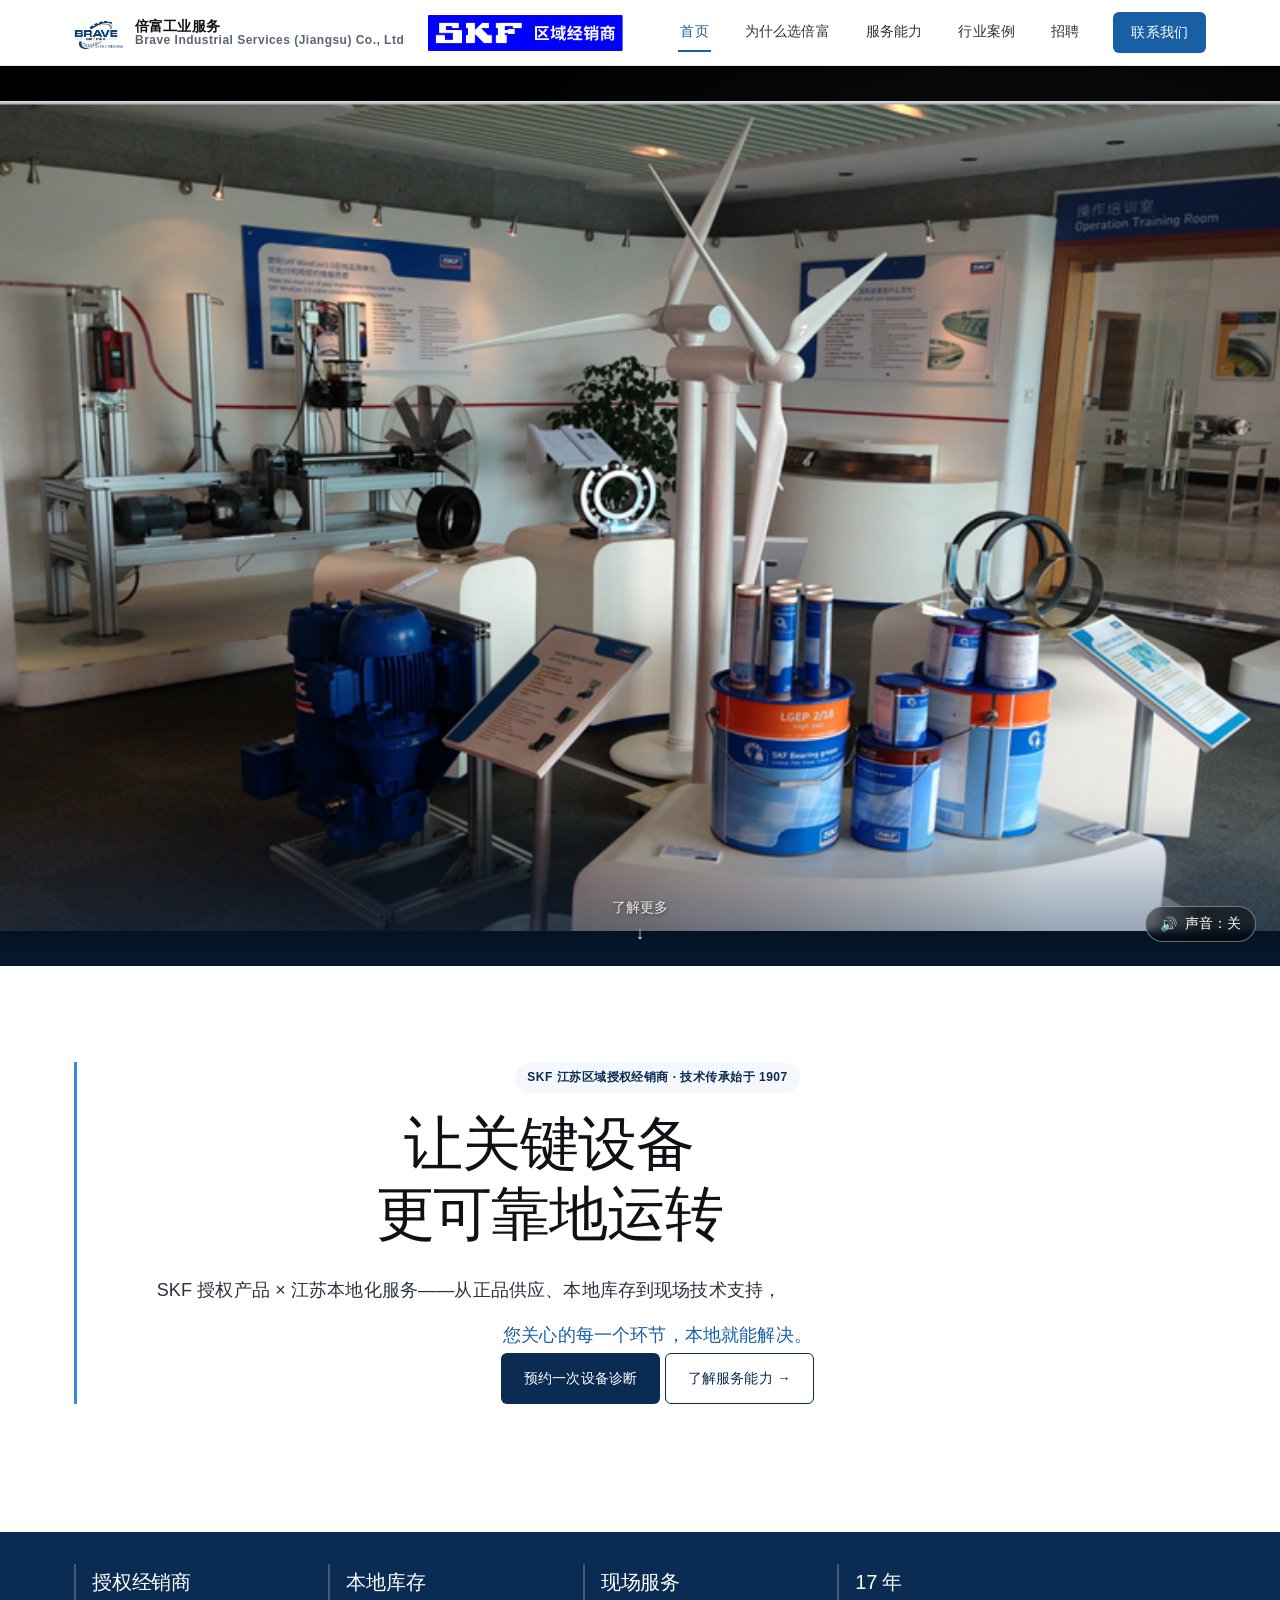
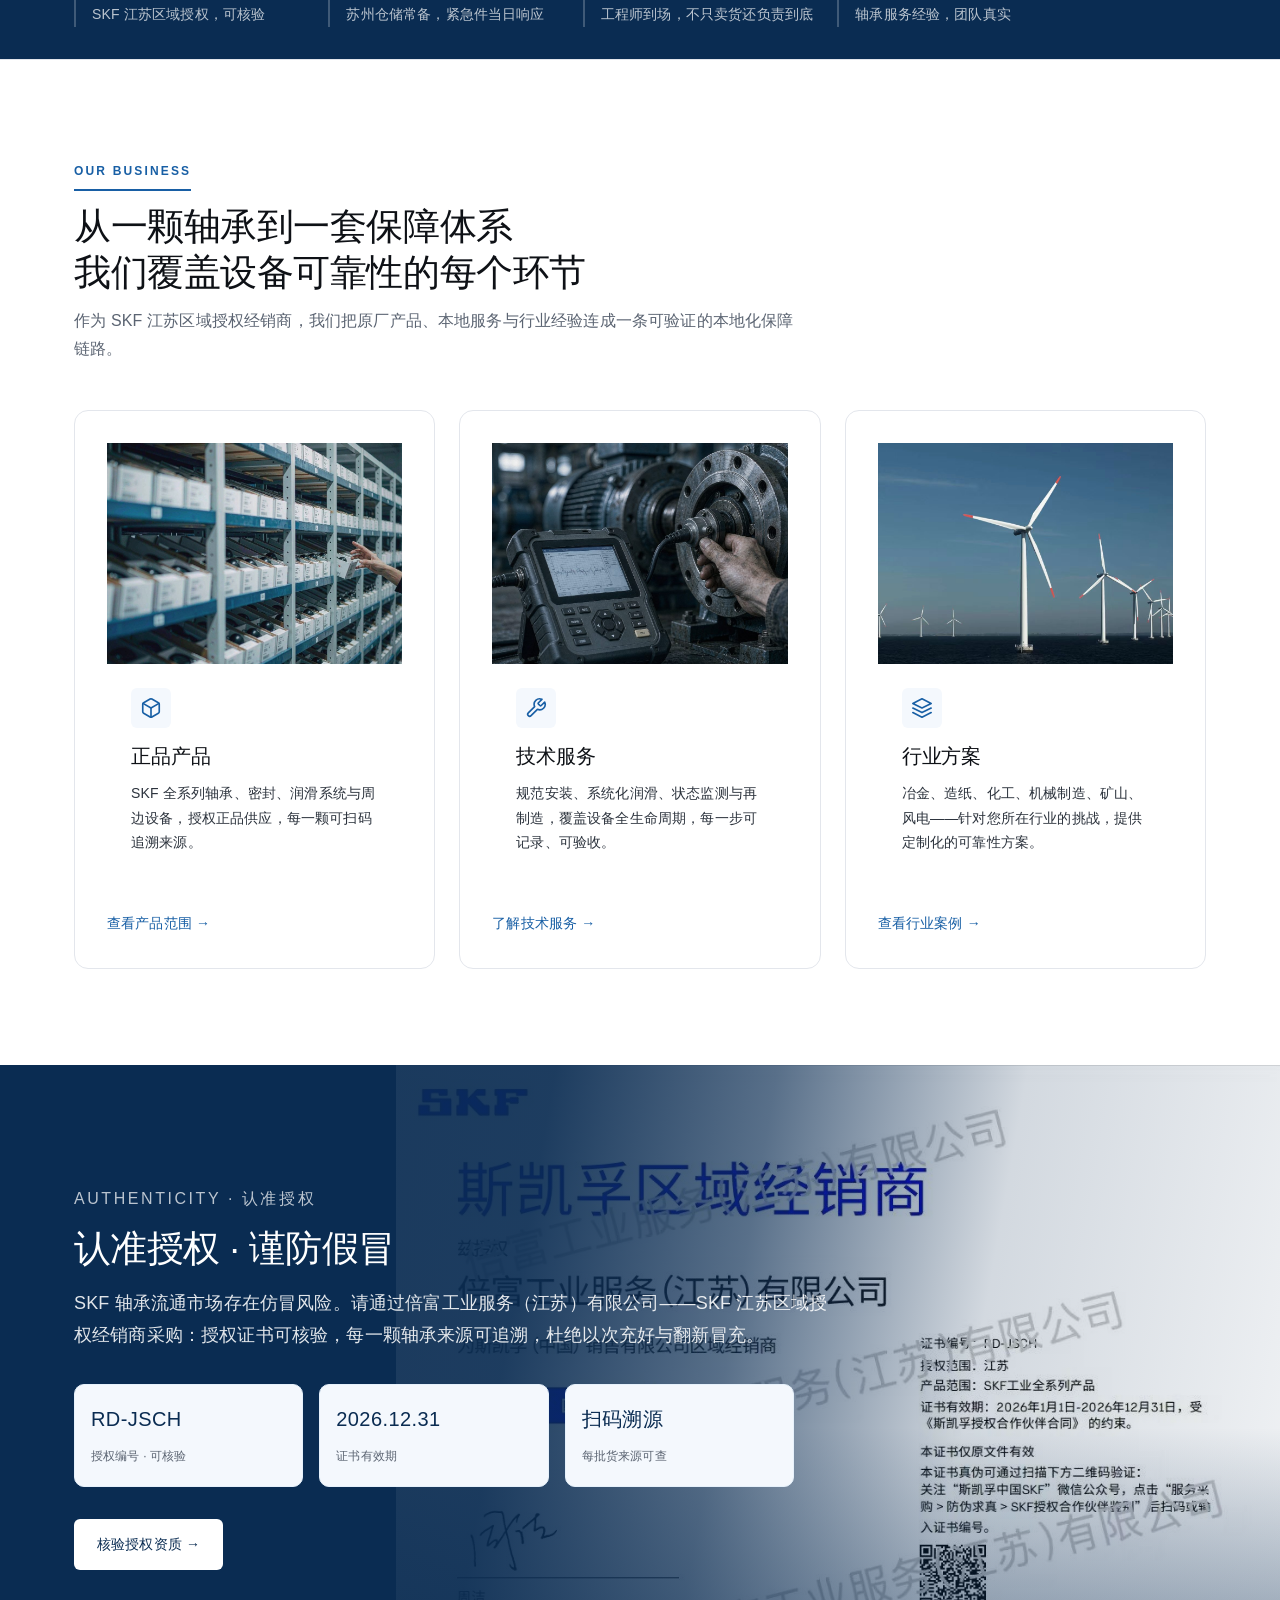
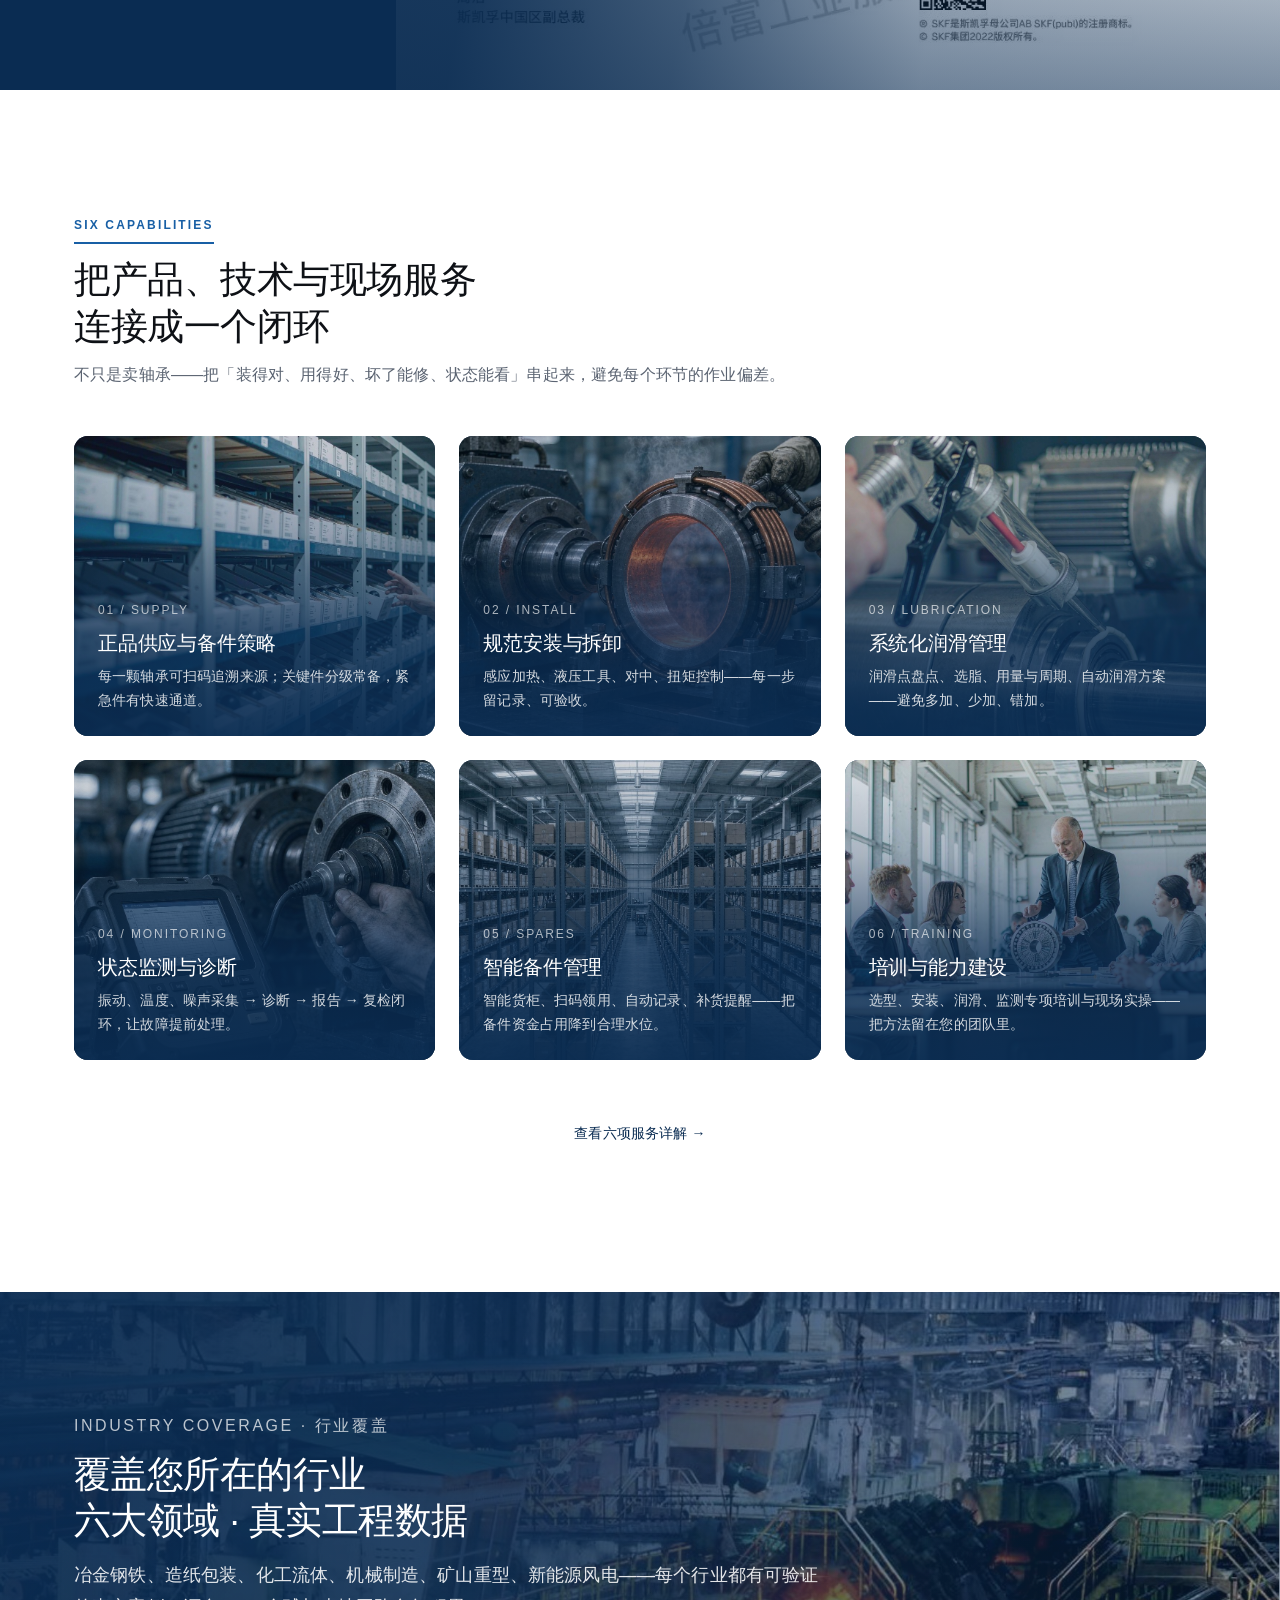
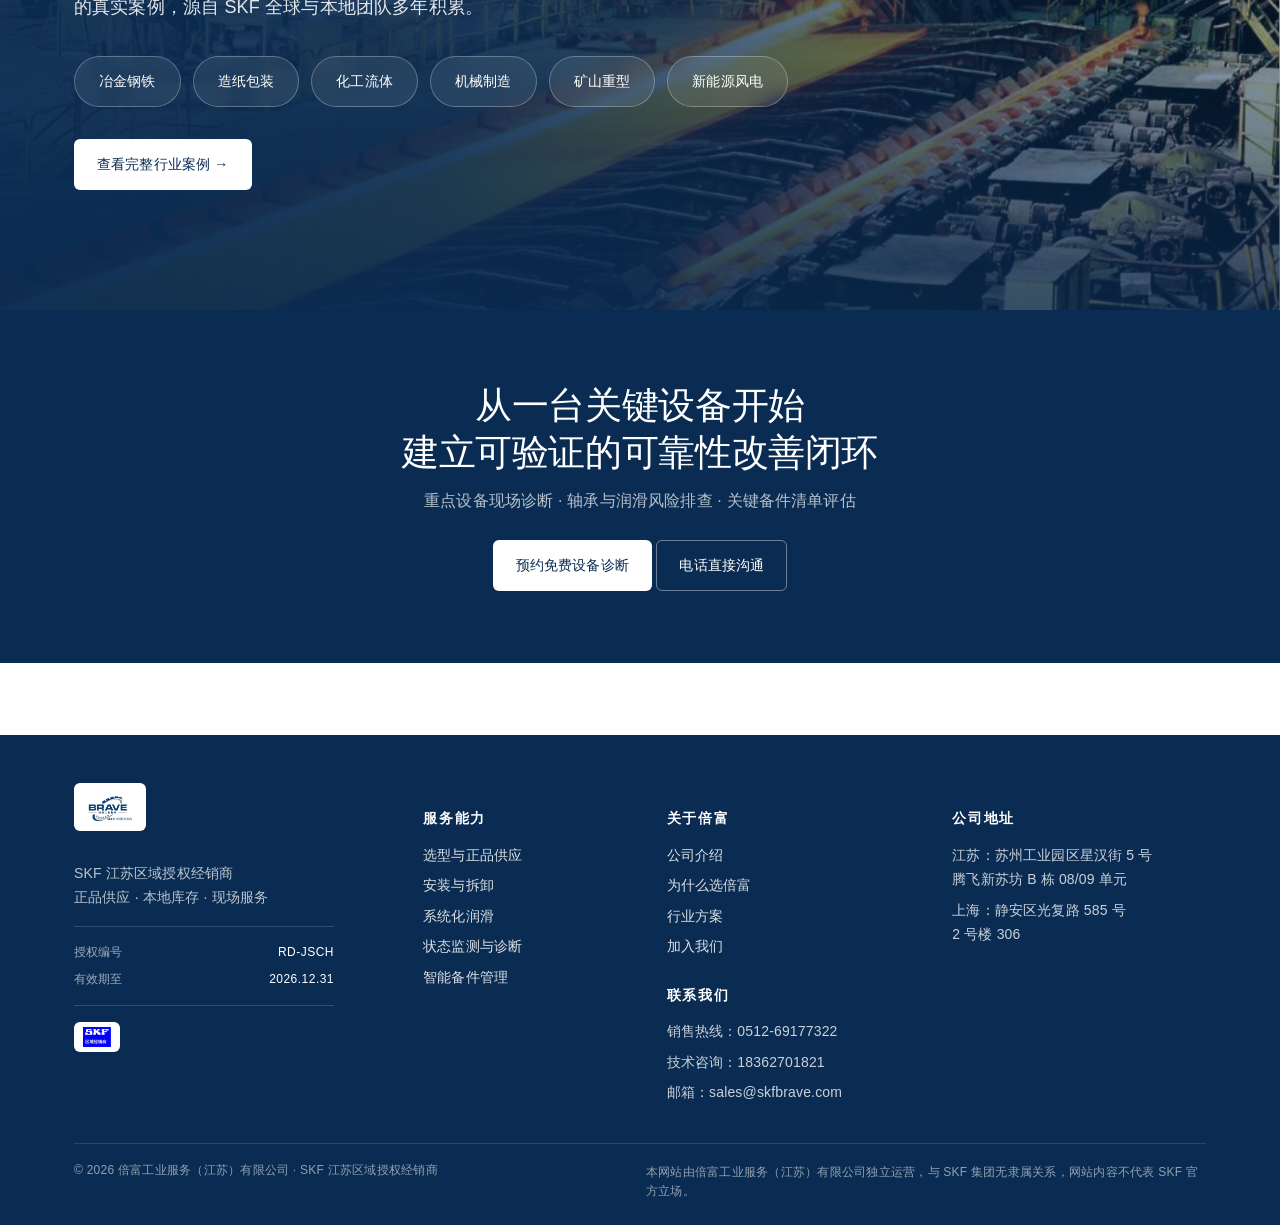
==== commit c8889ad8: "fix(cert): 授权证书蒙版改为完整显示, 不再裁切 问题: 用户反馈'认准授权·谨防假冒'下方证书图显示不全 根因: cert-watermarked.jpg 是 1028x727(比例1.4" ====
--- a/index.html
+++ b/index.html
@@ -162,7 +162,7 @@
 </section>
 
 <!-- 正品保障（蒙版：授权证书图做背景） -->
-<section class="overlay-panel">
+<section class="overlay-panel cert-overlay">
   <div class="op-media">
     <img src="assets/img/cert-watermarked.jpg" alt="SKF 授权经销证书" />
   </div>
--- a/assets/css/styles.css
+++ b/assets/css/styles.css
@@ -2008,3 +2008,44 @@
   transform: translateY(-2px);
 }
 .io-tag b { font-weight: 500; }
+
+/* ============================================================
+   证书类蒙版专用：完整显示证书, 不裁切
+   证书图是接近方形的比例(1.41), 用 cover 必然裁掉上下,
+   �� contain + 右对齐停靠, 保证证书完整可见且不被文字压住。
+   ============================================================ */
+.overlay-panel.cert-overlay .op-media img {
+  object-fit: contain;              /* 完整显示, 不裁切 */
+  object-position: right center;    /* 靠右停靠, 左侧留给文字 */
+  /* contain 后左右会留空, 用背景色填满, 避免出现白边 */
+  background: var(--bf-blue-900);
+}
+/* 蒙版渐变调整为「左侧文字区更重」, 中间过渡, 右侧几乎透明让证书清晰 */
+.overlay-panel.cert-overlay .op-media::after {
+  background:
+    linear-gradient(100deg,
+      rgba(10,44,82,.96) 0%,
+      rgba(10,44,82,.92) 40%,
+      rgba(10,44,82,.68) 56%,
+      rgba(10,44,82,.18) 74%,
+      rgba(10,44,82,.06) 100%),
+    linear-gradient(to top, rgba(10,44,82,.5), transparent 42%);
+}
+/* 容器加高, 给方形证书留出完整高度 */
+.overlay-panel.cert-overlay .op-body {
+  padding: var(--section-pad-lg) 0;
+}
+@media (max-width: 1100px) {
+  /* 中等屏幕: 证书缩小但仍完整, 文字区保持可读 */
+  .overlay-panel.cert-overlay .op-media img { object-position: right center; }
+}
+@media (max-width: 820px) {
+  /* 窄屏: 证书居中偏右, 蒙版整体压暗保证文字可读 */
+  .overlay-panel.cert-overlay .op-media img { object-position: 72% center; }
+  .overlay-panel.cert-overlay .op-media::after {
+    background: linear-gradient(165deg,
+      rgba(10,44,82,.94) 0%,
+      rgba(10,44,82,.88) 55%,
+      rgba(10,44,82,.80) 100%);
+  }
+}
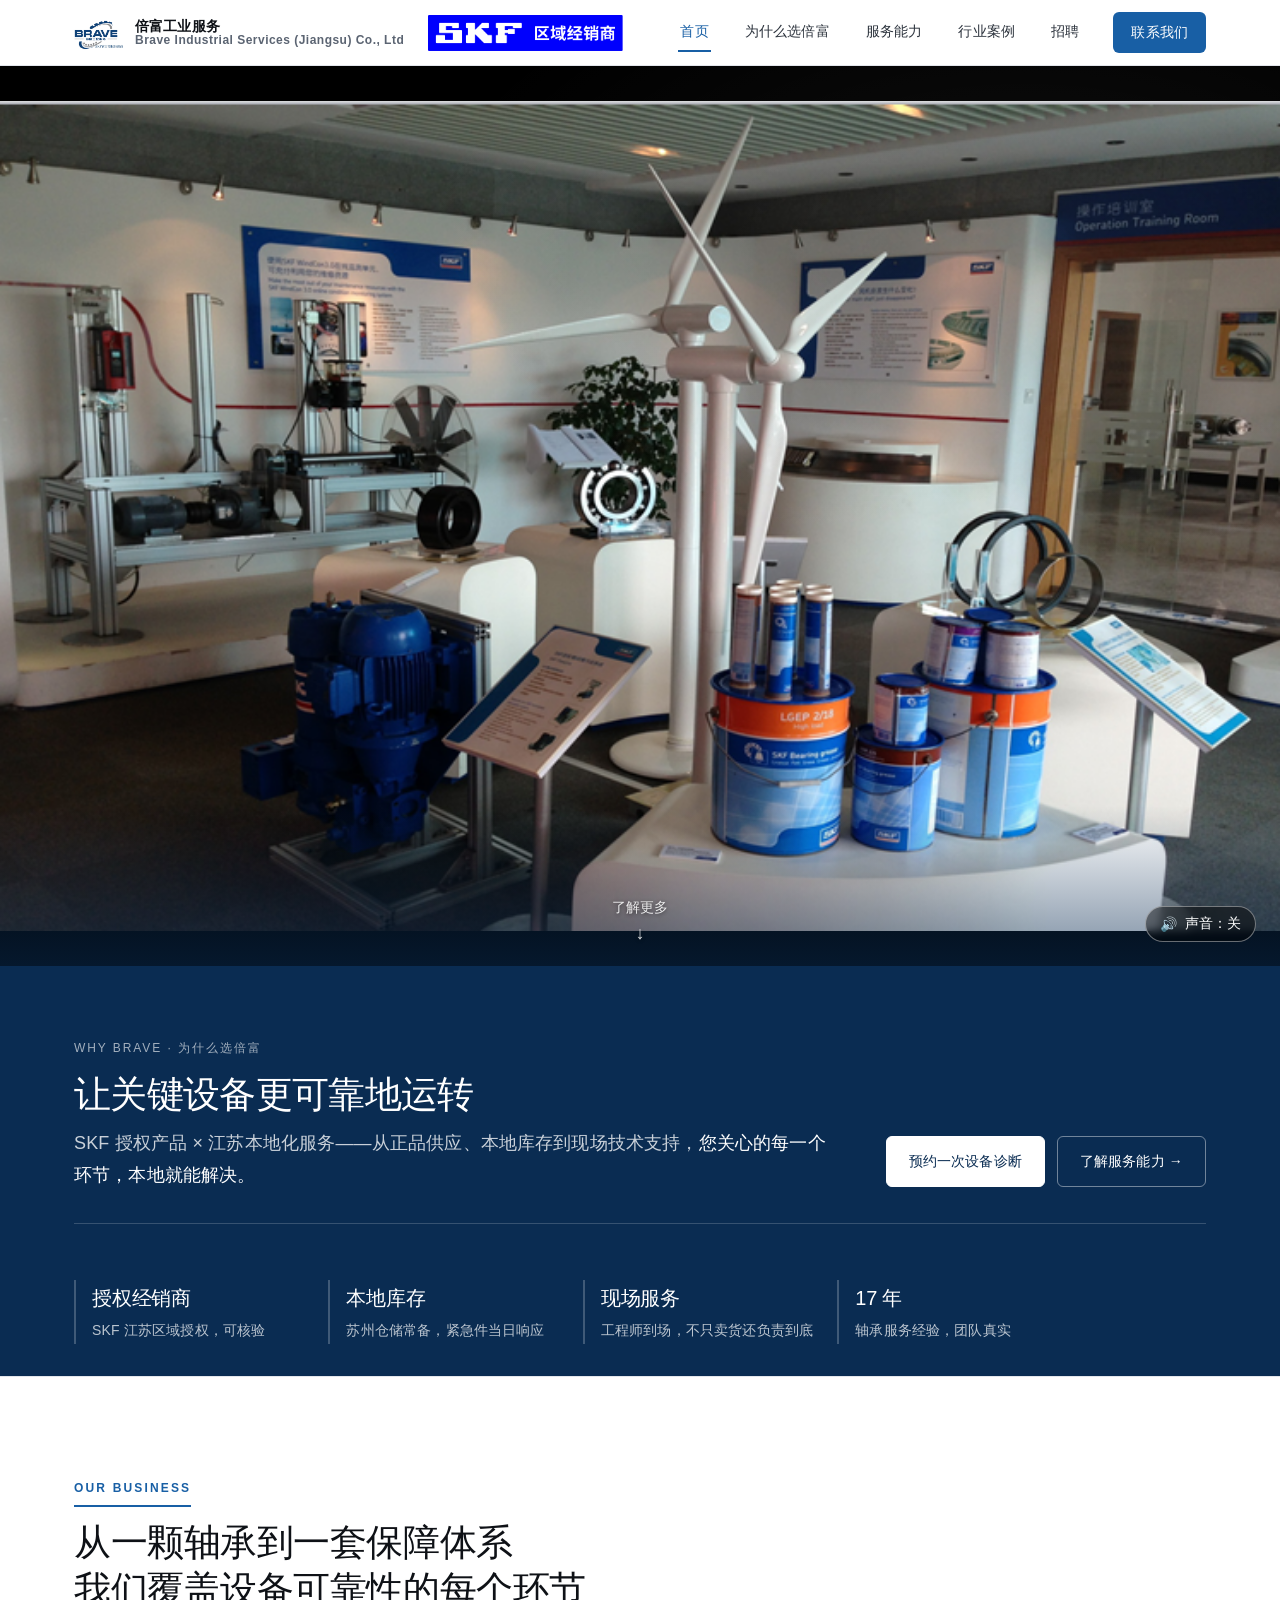
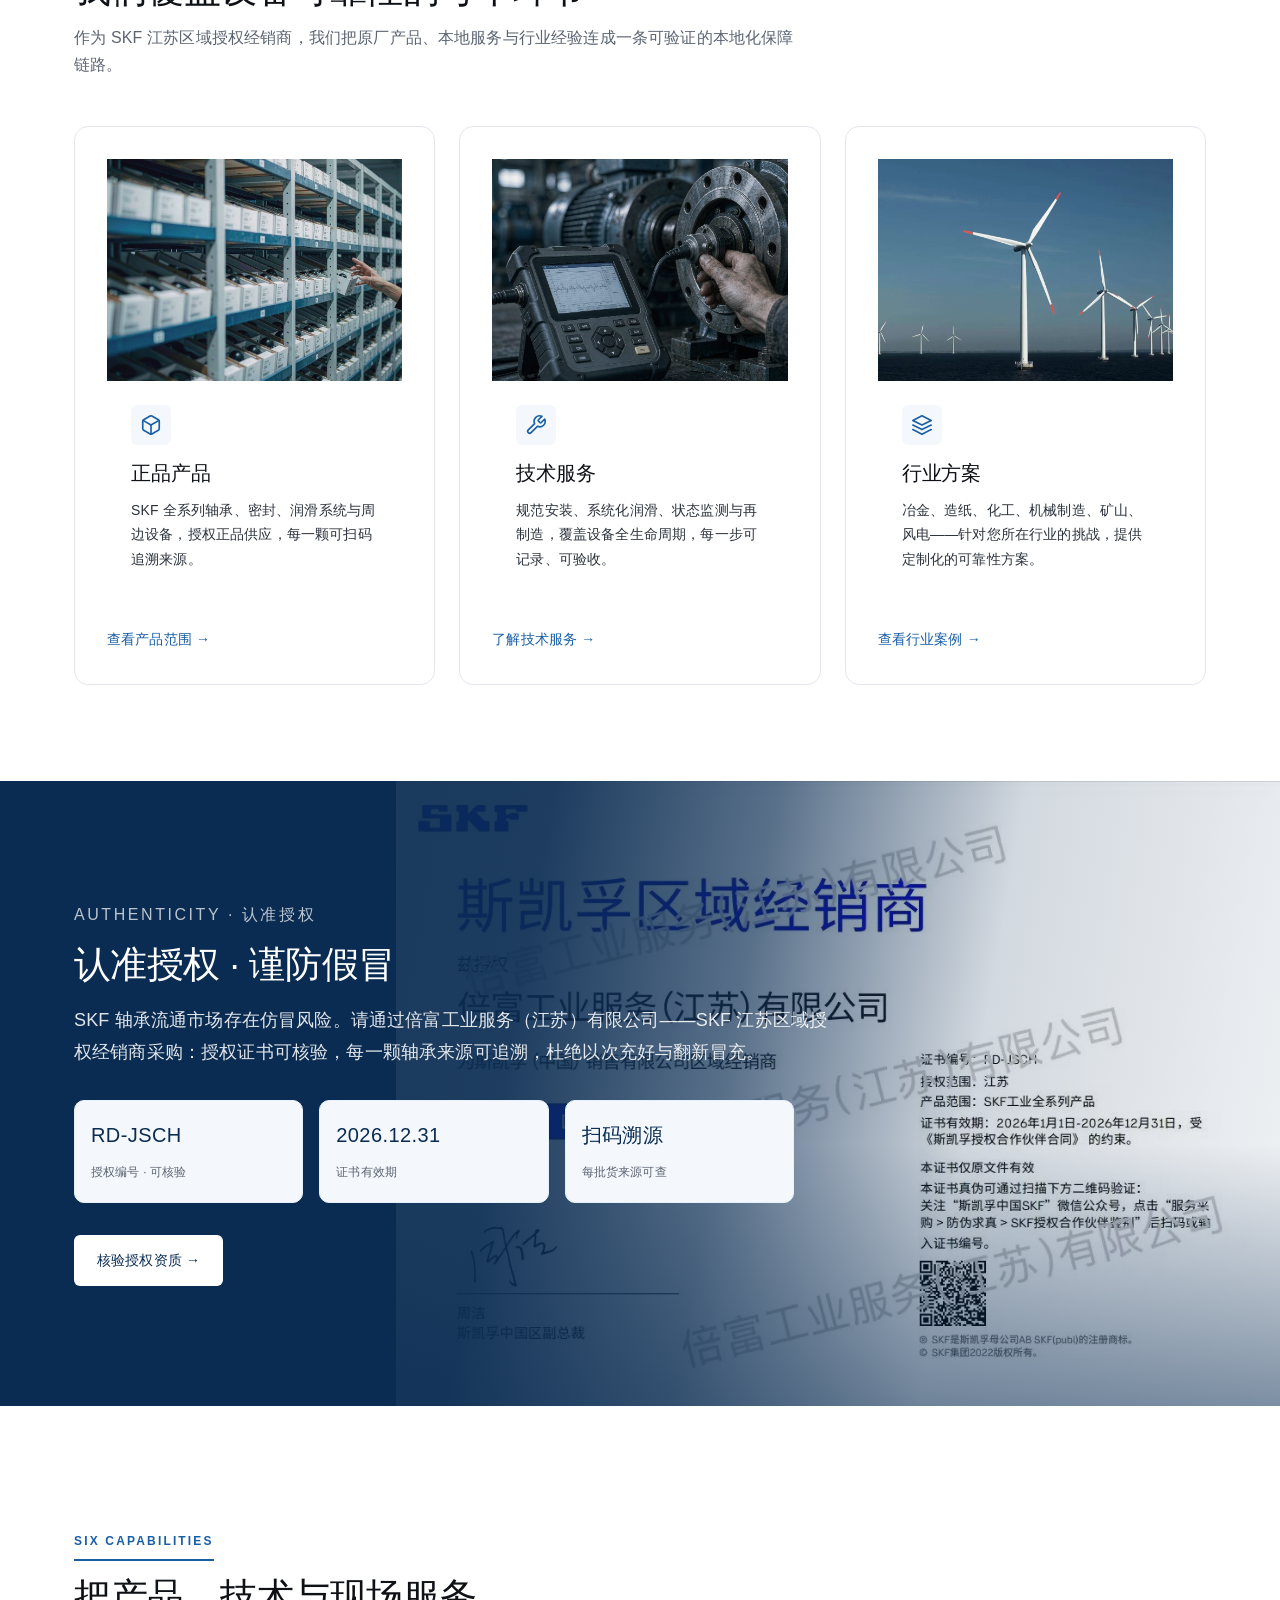
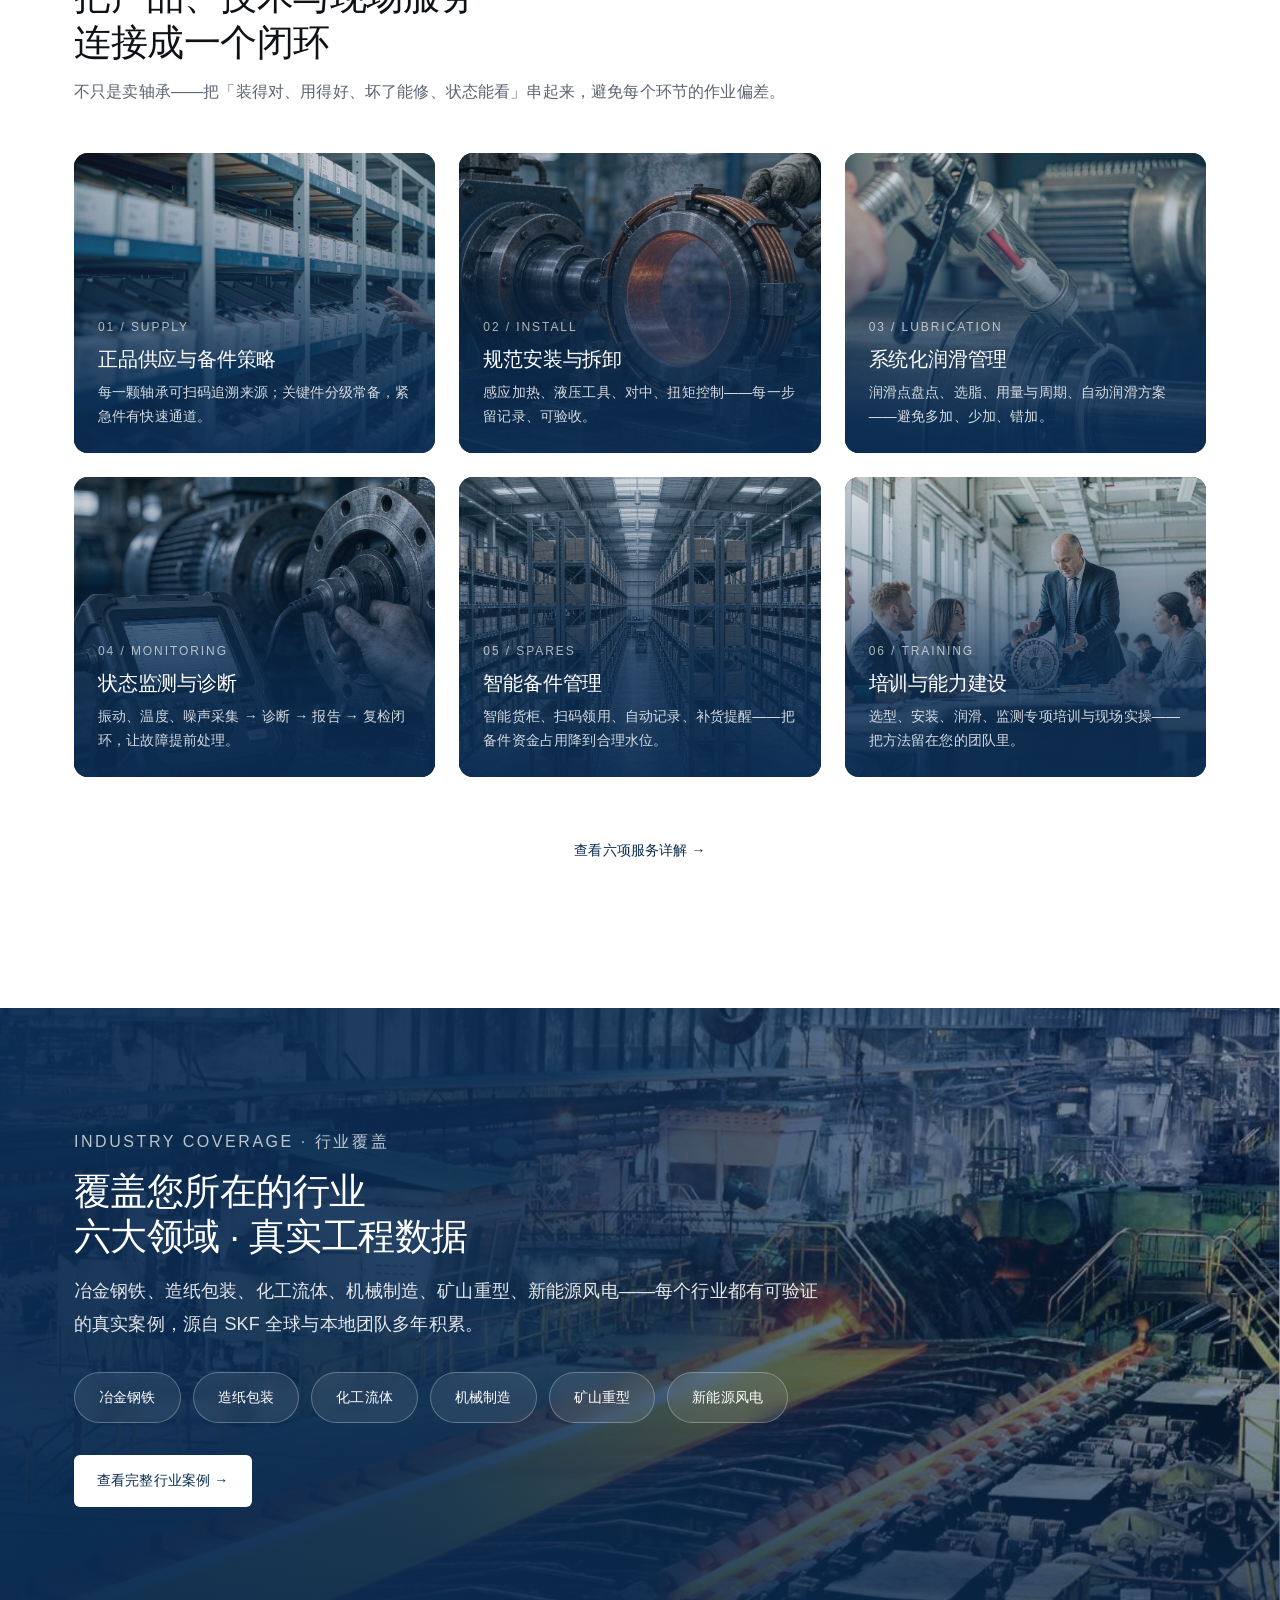
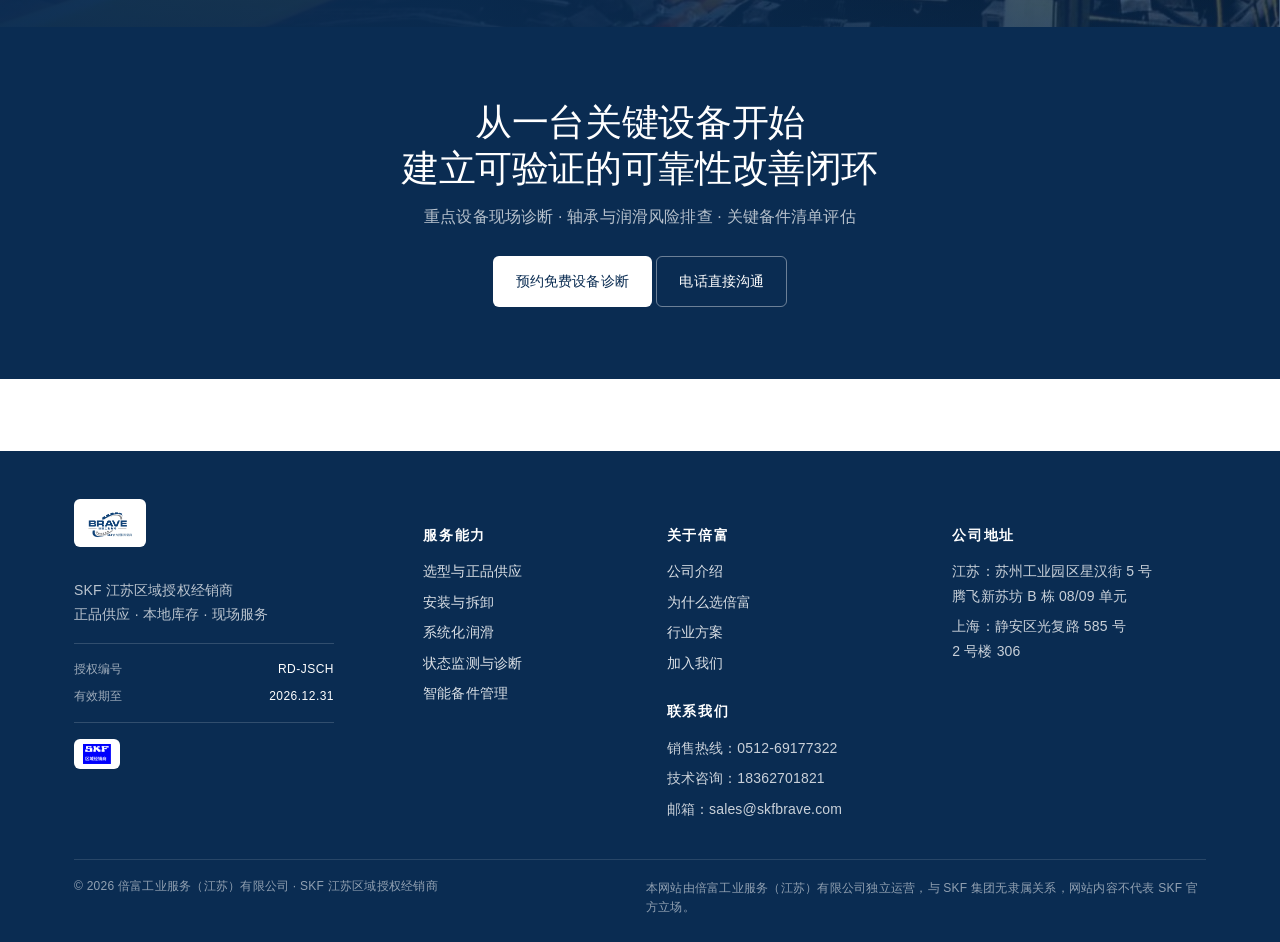
==== commit 150e7bbb: "feat(homepage): 品牌主张合并进信任条, 消除视频下方断层 (8屏→7屏) 用户反馈: '首页视频下方的文字部分排版也挺难看的,要不要取消掉?或者做成什么形式' 选择方案 A(用户确认)" ====
--- a/index.html
+++ b/index.html
@@ -58,24 +58,20 @@
   </a>
 </section>
 
-<!-- ============ 品牌主张（首屏视频下方） ============ -->
-<section class="intro-band" id="intro" data-page-node-id="introBand">
-  <div class="container" data-page-node-id="rhTqyjN4Grf7CZxVtC1DWr">
-    <div class="claim-block"><span class="eyebrow-pill" data-page-node-id="W1ZFP4R3HOGlXhUJa8PxLJ">SKF 江苏区域授权经销商 · 技术传承始于 1907</span>
-    <h1 style="margin-top: var(--space-4);" data-page-node-id="N3Be6ApFM9loB9bvKizflR">让关键设备<br data-page-node-id="ORGciCGkoY32WUH3tzGItc"/>更可靠地运转</h1>
-    <p class="lead" data-page-node-id="PhDlWeANPLC467RP52XRBh">SKF 授权产品 × 江苏本地化服务——从正品供应、本地库存到现场技术支持，</p>
-    <p class="lead-punchline" data-page-node-id="Ix21mDVSKNKyQOan27hVwj">您关心的每一个环节，本地就能解决。</p>
-    <div class="actions" data-page-node-id="cu8PIWmB5UUgQMYdj17RGH">
-      <a href="contact.html" class="btn btn-primary" data-page-node-id="wbctfAXY2OF6c86PpuYj6H">预约一次设备诊断</a>
-      <a href="services.html" class="btn btn-ghost" data-page-node-id="eLjqw30mqxrRv5Jwqt8Msa">了解服务能力 →</a>
-    </div>
-  </div>
-  </div>
-</section>
-
 <!-- 信任条：紧接首屏视频，5 秒建立信任 -->
-<section class="trustbar">
+<section class="trustbar" id="intro">
   <div class="container">
+    <div class="tb-claim">
+      <div class="tb-claim-text">
+        <span class="tb-eyebrow">WHY BRAVE · 为什么选倍富</span>
+        <h2>让关键设备更可靠地运转</h2>
+        <p>SKF 授权产品 × 江苏本地化服务——从正品供应、本地库存到现场技术支持，<b>您关心的每一个环节，本地就能解决。</b></p>
+      </div>
+      <div class="tb-claim-actions">
+        <a href="contact.html" class="btn btn-primary">预约一次设备诊断</a>
+        <a href="services.html" class="btn btn-ghost">了解服务能力 →</a>
+      </div>
+    </div>
     <div class="tb-grid">
       <div class="tb-item">
         <div>
--- a/assets/css/styles.css
+++ b/assets/css/styles.css
@@ -525,7 +525,6 @@
 
 /* -------- Hero (image background variant) -------- */
 /* -------- Hero：SKF 式全屏沉浸视频首屏 -------- */
-/* -------- Hero：SKF 式全屏视频播放器（带声音 · 非背景 · 16:9 原始比例） -------- */
 .hero.hero-video {
   position: relative;
   height: 100vh;
@@ -587,20 +586,6 @@
 @keyframes scrollBounce { 0%,100% { transform: translateY(0); } 50% { transform: translateY(6px); } }
 
 /* -------- 视频下方品牌主张 -------- */
-.intro-band {
-  background: var(--paper);
-  padding: var(--space-9) 0;
-  text-align: center;
-}
-.intro-band .eyebrow-pill { background: var(--bf-blue-50); color: var(--bf-blue-900); }
-.intro-band h1 { color: var(--ink-900); max-width: 880px; margin-left: auto; margin-right: auto; }
-.intro-band .lead,
-.intro-band .lead-punchline { color: var(--ink-700); margin-left: auto; margin-right: auto; }
-.intro-band .actions { justify-content: center; }
-.intro-band .btn-primary { background: var(--bf-blue-900); color: #fff; }
-.intro-band .btn-primary:hover { background: var(--bf-blue-700); }
-.intro-band .btn-ghost { color: var(--bf-blue-900); border-color: var(--bf-blue-900); }
-.intro-band .btn-ghost:hover { background: var(--bf-blue-50); }
 
 /* -------- Lifecycle infographic (SVG process) -------- */
 .lifecycle {
@@ -1043,8 +1028,7 @@
   .menu-toggle { display: block; }
   .hero { padding: var(--space-7) 0 var(--space-6); }
   .hero.hero-video { min-height: 100svh; height: 100svh; padding: 0; }
-  .intro-band { padding: var(--space-7) 0; }
-  .section { padding: var(--space-7) 0; }
+    .section { padding: var(--space-7) 0; }
 }
 
 /* -------- Recruitment -------- */
@@ -1536,33 +1520,6 @@
   .overlay-hero .oh-facts { gap: var(--space-5); }
 }
 
-/* ③ 品牌主张区：左侧蓝竖线 + 分级字距（解决"文字裸奔"） */
-.claim-block {
-  border-left: 3px solid var(--bf-blue-500);
-  padding-left: var(--space-6);
-  margin-bottom: var(--space-6);
-}
-.claim-block h1 {
-  font-size: var(--fs-h1);
-  line-height: 1.2;
-  letter-spacing: -0.02em;
-  margin: var(--space-3) 0 var(--space-5);
-}
-.claim-block .lead {
-  font-size: var(--fs-lead);
-  line-height: 1.85;
-  color: var(--ink-700);
-  max-width: 40em;
-  margin: 0 0 var(--space-3);
-}
-.claim-block .lead-punchline {
-  font-size: var(--fs-lead);
-  line-height: 1.85;
-  color: var(--bf-blue-700);
-  font-weight: 500;
-  margin: 0;
-}
-
 /* ④ 卡片图像化：biz-card / cap-card 加图 */
 .biz-card {
   background: var(--paper);
@@ -1724,7 +1681,6 @@
 @media (max-width: 1000px) { .lifecycle { grid-template-columns: repeat(3, 1fr); } }
 @media (max-width: 620px)  { .lifecycle { grid-template-columns: repeat(2, 1fr); } .lc-step:not(:last-child)::after { display: none; } }
 @media (max-width: 400px)  { .lifecycle { grid-template-columns: 1fr; } }
-
 
 /* ============================================================
    蒙版内文字颜色修正（对齐 cases-hero 写法）
@@ -2049,3 +2005,75 @@
       rgba(10,44,82,.80) 100%);
   }
 }
+
+/* ============================================================
+   信任条双层结构（主张 + 四栏背书）
+   原 intro-band 浅底屏已合并至此，消除视频与信任条之间的视觉断层
+   ============================================================ */
+.trustbar { padding: var(--space-8) 0 var(--space-6); }
+
+/* 上层：品牌主张 */
+.tb-claim {
+  display: flex;
+  align-items: flex-end;
+  justify-content: space-between;
+  gap: var(--space-7);
+  padding-bottom: var(--space-6);
+  margin-bottom: var(--space-6);
+  border-bottom: 1px solid rgba(255,255,255,.18);
+}
+.tb-eyebrow {
+  display: block;
+  font-size: var(--fs-label);
+  letter-spacing: .16em;
+  color: rgba(255,255,255,.62);
+  margin-bottom: var(--space-3);
+}
+.tb-claim h2 {
+  font-size: var(--fs-h2);
+  line-height: 1.2;
+  letter-spacing: -0.018em;
+  color: #fff;
+  margin: 0 0 var(--space-3);
+  max-width: 18em;
+}
+.tb-claim p {
+  font-size: var(--fs-lead);
+  line-height: 1.75;
+  color: rgba(255,255,255,.78);
+  margin: 0;
+  max-width: 46em;
+}
+.tb-claim p b { color: #fff; font-weight: 500; }
+.tb-claim-actions {
+  display: flex;
+  gap: var(--space-3);
+  flex-shrink: 0;
+  padding-bottom: var(--space-1);
+}
+.tb-claim-actions .btn-primary {
+  background: #fff; color: var(--bf-blue-900);
+  border-color: #fff;
+}
+.tb-claim-actions .btn-primary:hover {
+  background: var(--bf-blue-100); border-color: var(--bf-blue-100);
+}
+.tb-claim-actions .btn-ghost {
+  background: transparent; color: #fff; border-color: rgba(255,255,255,.42);
+}
+.tb-claim-actions .btn-ghost:hover {
+  background: rgba(255,255,255,.12); color: #fff;
+}
+
+@media (max-width: 1000px) {
+  .tb-claim { flex-direction: column; align-items: flex-start; gap: var(--space-5); }
+  .tb-claim-actions { padding-bottom: 0; }
+  .tb-claim h2 { max-width: none; }
+}
+@media (max-width: 620px) {
+  .trustbar { padding: var(--space-7) 0 var(--space-5); }
+  .tb-claim h2 { font-size: var(--fs-h3); }
+  .tb-claim p { font-size: var(--fs-body); }
+  .tb-claim-actions { flex-wrap: wrap; }
+  .trustbar .tb-grid { grid-template-columns: 1fr; gap: var(--space-3); }
+}
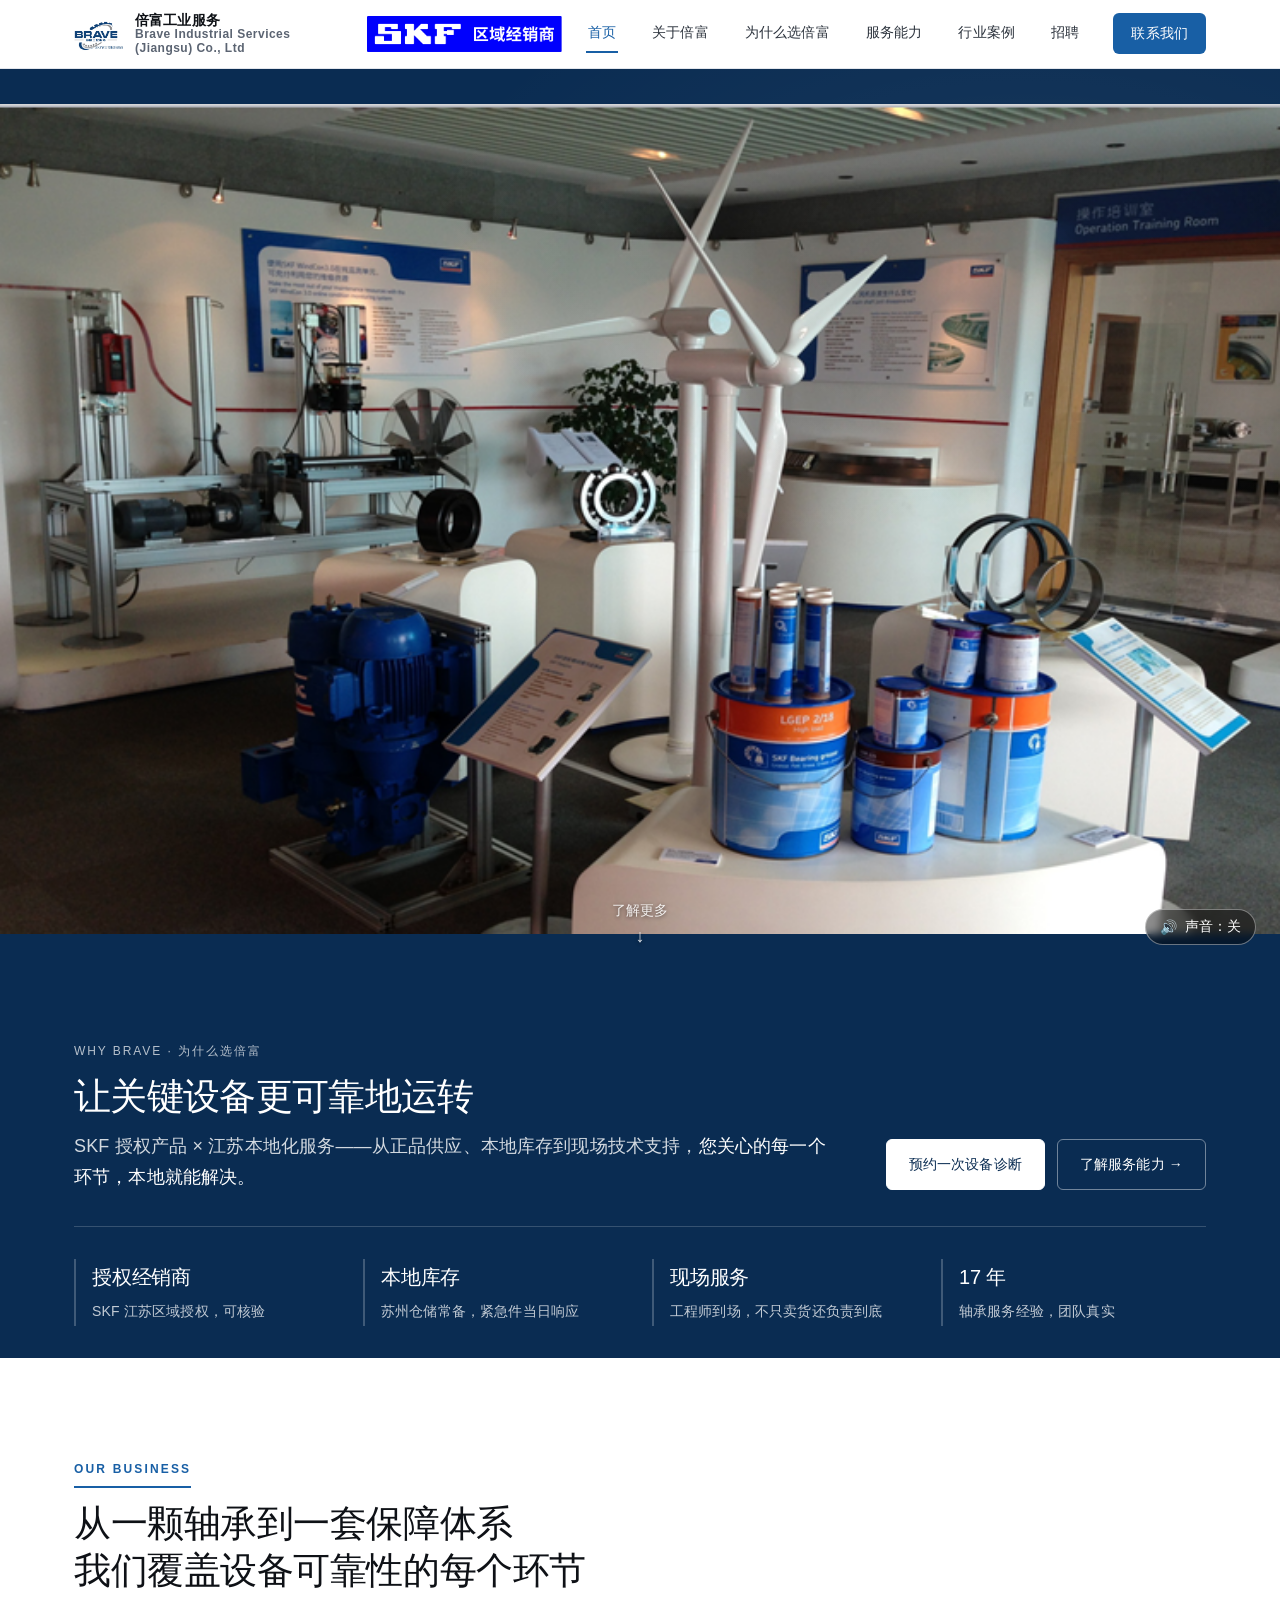
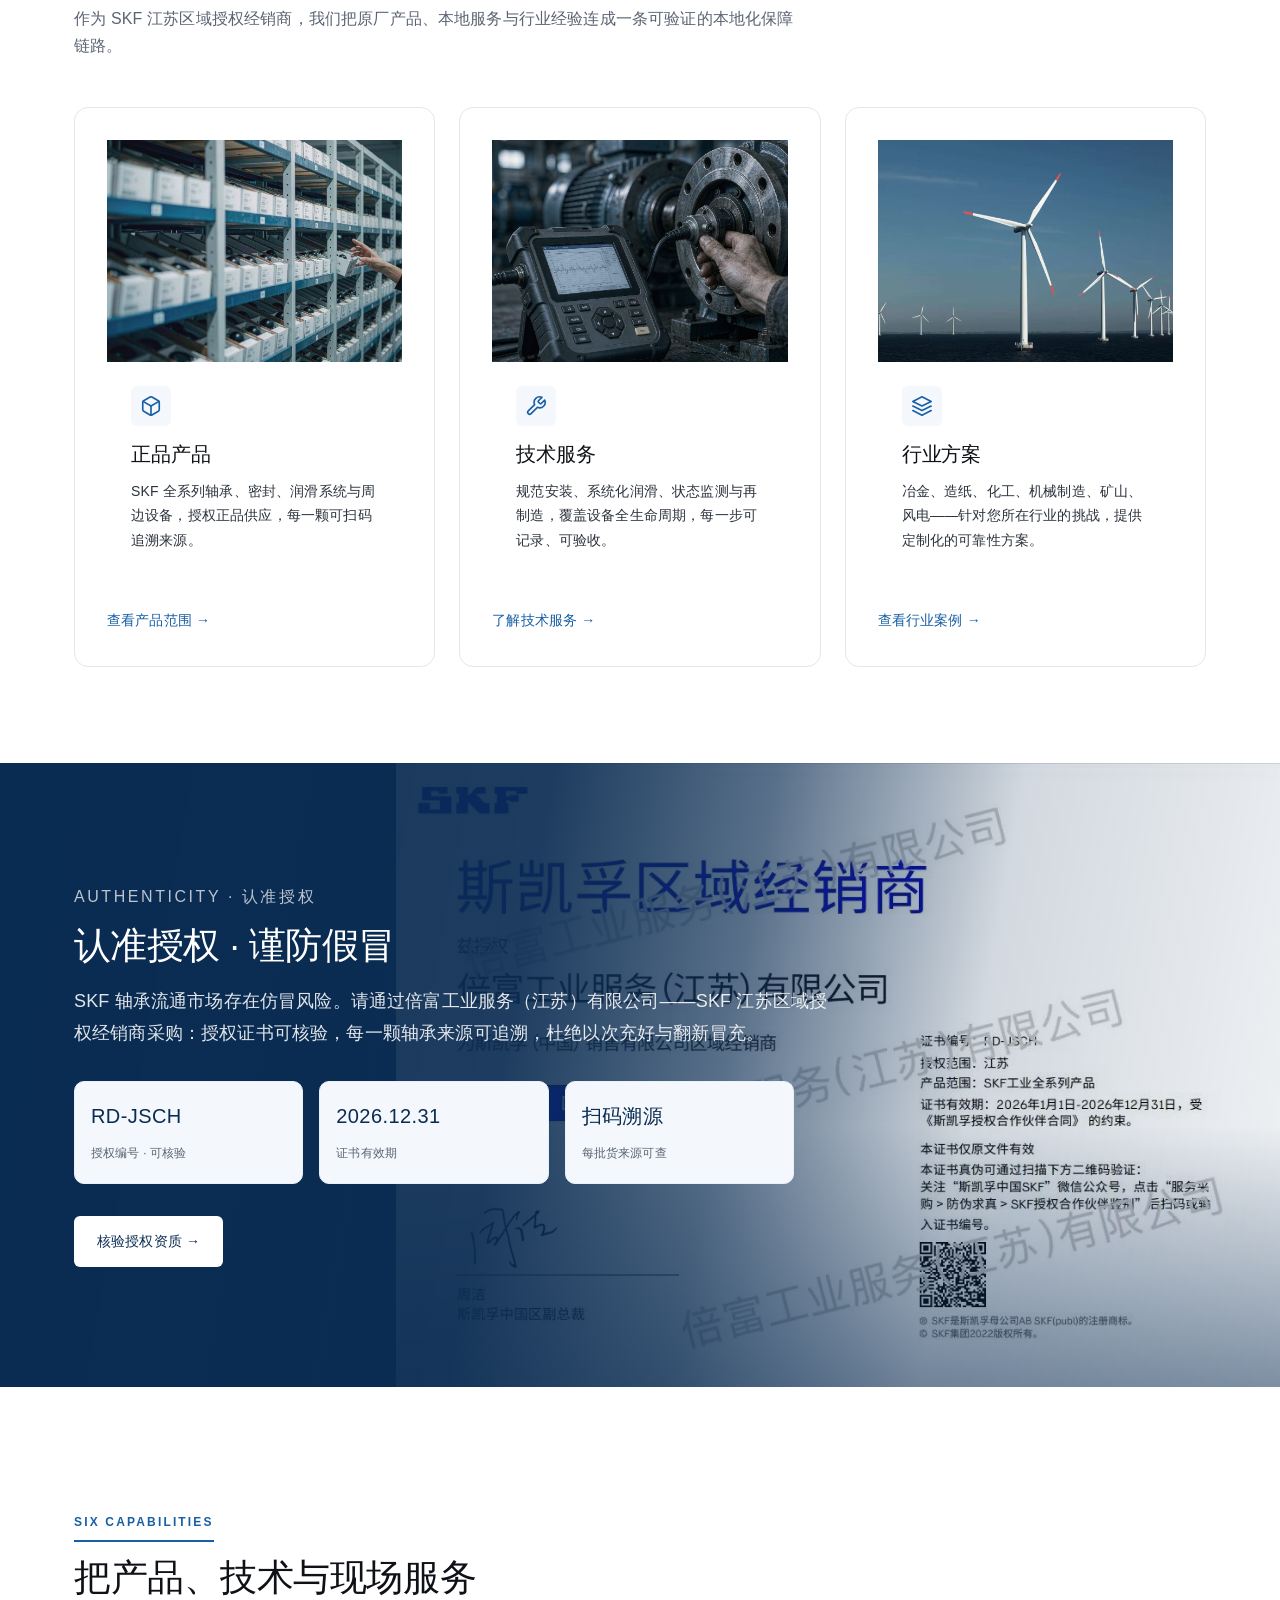
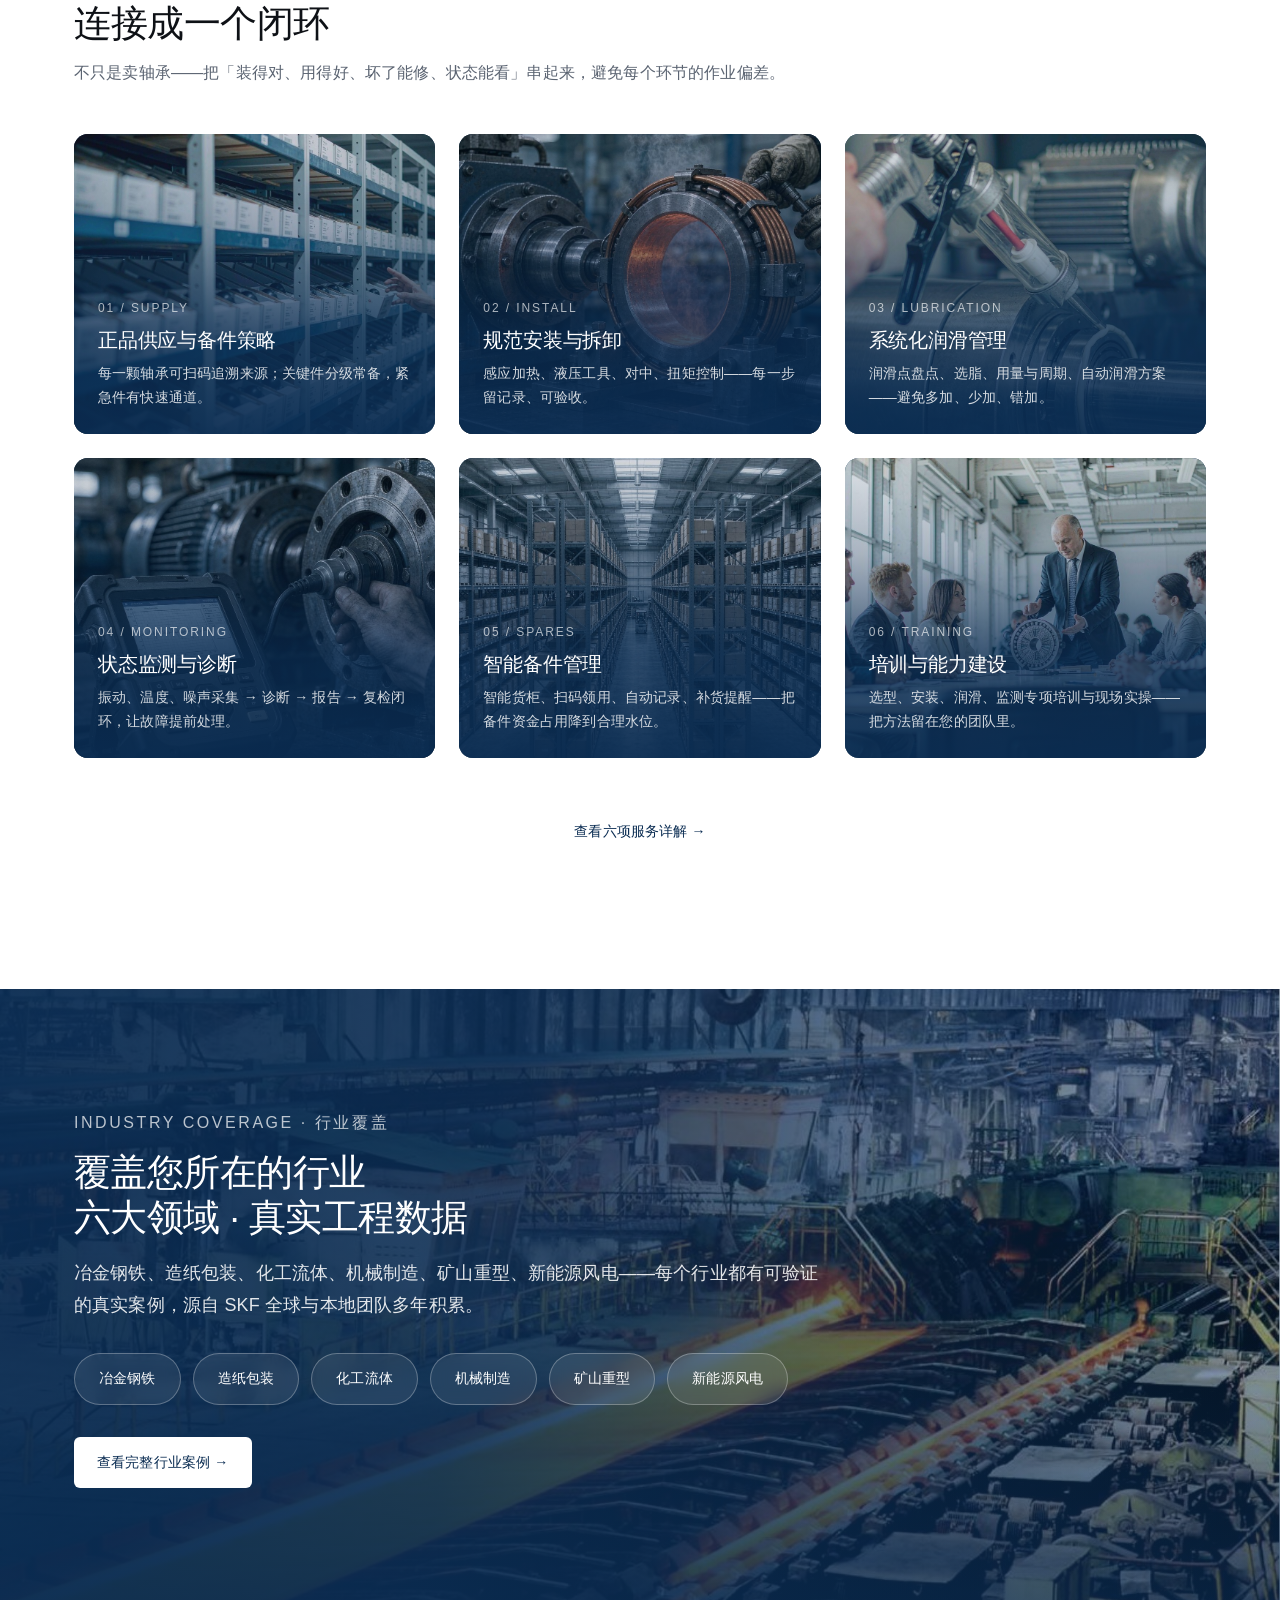
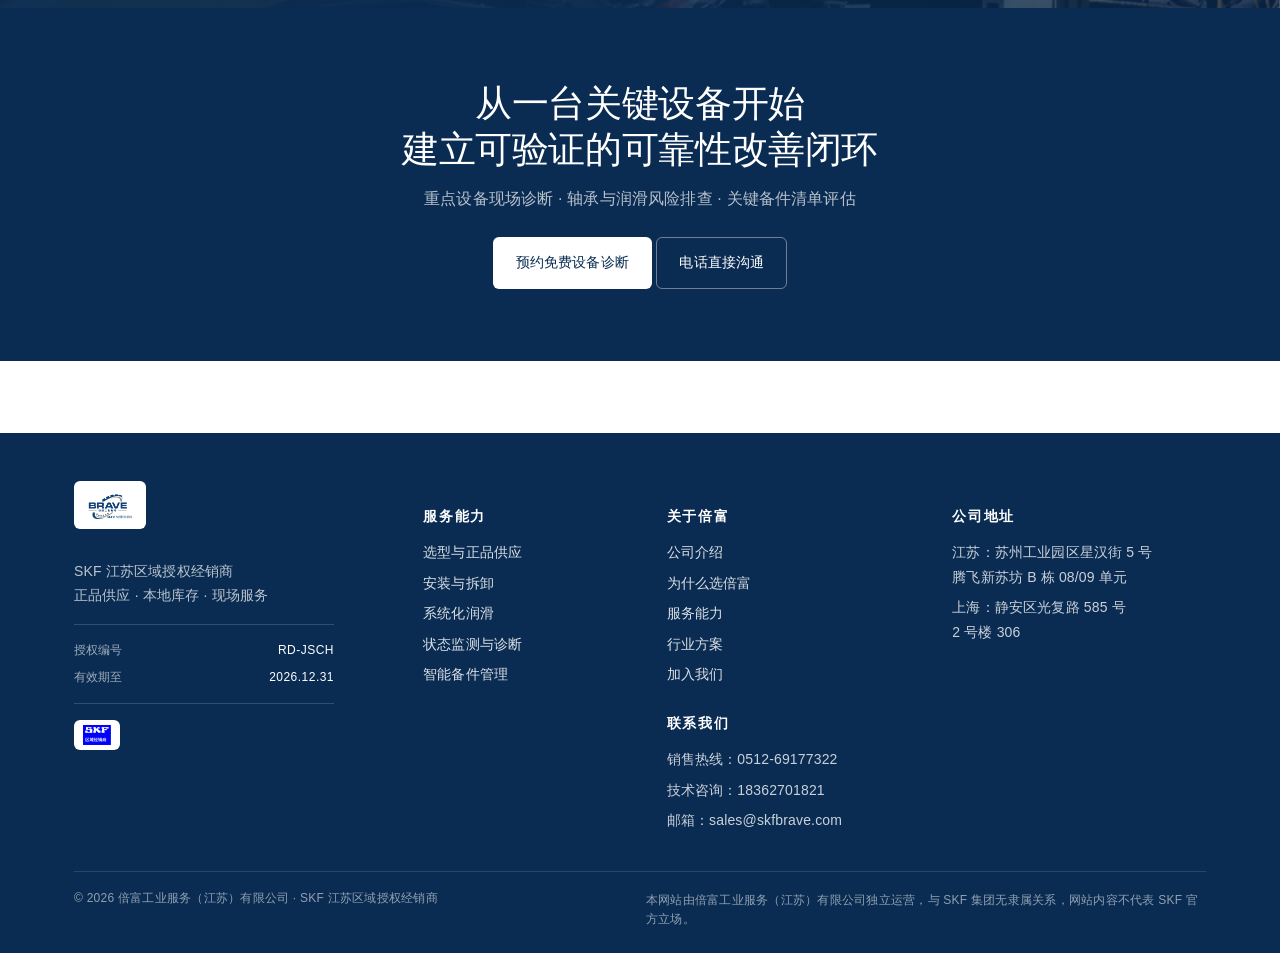
==== commit 6f41c421: "fix(nav): 全站导航顺序统一, 关于倍富置于首页与为什么选倍富之间 用户要求: '把关于倍富模块放在首页和为什么选倍富之间, 固定下来'  新导航顺序(7页完全一致):   首页 → 关于倍富" ====
--- a/index.html
+++ b/index.html
@@ -27,12 +27,13 @@
       <span data-page-node-id="mNjNXMpCbjdxw2ee9Wp9KX"></span><span data-page-node-id="yRMmggZ0jkudEU5zB6xhvG"></span><span data-page-node-id="KdfCAGQ1aBuQxkPCGFEz7K"></span>
     </button>
     <nav class="nav" id="nav" data-page-node-id="WyUB7oylhEEw1wDESHEamc">
-      <a href="index.html" class="is-active" data-page-node-id="HHUbLsYcAC3vIyWx1iDSpU">首页</a>
-      <a href="why-us.html" data-page-node-id="wYHa1veagFlIP3lIQC3hAk">为什么选倍富</a>
-      <a href="services.html" data-page-node-id="HVVqovaYrUlMISo5cVE1nX">服务能力</a>
-      <a href="cases.html" data-page-node-id="661N6lU9LGNamE7iuWwEgd">行业案例</a>
-      <a href="recruit.html" data-page-node-id="yrPu4j7ssy8qAywBuumt3E">招聘</a>
-      <a href="contact.html" class="cta" data-page-node-id="7WNFuxPG5qhYSSOKF7czI5">联系我们</a>
+      <a href="index.html" class="is-active">首页</a>
+      <a href="about.html">关于倍富</a>
+      <a href="why-us.html">为什么选倍富</a>
+      <a href="services.html">服务能力</a>
+      <a href="cases.html">行业案例</a>
+      <a href="recruit.html">招聘</a>
+      <a href="contact.html" class="cta">联系我们</a>
     </nav>
   </div>
 </header>
@@ -316,6 +317,7 @@
         <ul>
           <li><a href="about.html">公司介绍</a></li>
           <li><a href="why-us.html">为什么选倍富</a></li>
+          <li><a href="services.html">服务能力</a></li>
           <li><a href="cases.html">行业方案</a></li>
           <li><a href="recruit.html">加入我们</a></li>
         </ul>
--- a/assets/css/styles.css
+++ b/assets/css/styles.css
@@ -259,17 +259,6 @@
 .btn-ghost { background: transparent; color: #fff; border-color: rgba(255,255,255,.4); }
 .btn-ghost:hover { background: rgba(255,255,255,.08); color: #fff; }
 
-.trustbar {
-  background: var(--bf-blue-50);
-  border-bottom: 1px solid var(--line);
-  padding: var(--space-3) 0;
-  font-size: var(--fs-caption); color: var(--ink-700);
-}
-.trustbar .container {
-  display: flex; flex-wrap: wrap; gap: var(--space-5); justify-content: space-between;
-}
-.trustbar strong { color: var(--bf-blue-900); font-weight: 600; }
-
 /* -------- Section -------- */
 .section { padding: var(--space-9) 0; }
 .section.tight { padding: var(--space-8) 0; }
@@ -528,8 +517,7 @@
 .hero.hero-video {
   position: relative;
   height: 100vh;
-  padding: 0;                 /* 覆盖 .hero 基础上下 padding，让视频真正占满 100vh */
-  background: #000;
+  padding: 0;
   overflow: hidden;
   display: flex;
   align-items: center;
@@ -541,7 +529,6 @@
   object-fit: contain;        /* 完整显示不裁切：保证视频画面一字不差全部可见 */
   object-position: center center;
   display: block;
-  background: #000;
 }
 /* 授权徽章：视频右上角浮动 */
 .hero.hero-video .cert-badge { z-index: 3; }
@@ -1307,88 +1294,12 @@
 /* ============================================================
    服务页交错图文布局（根治"图文比例失衡"）
    ============================================================ */
-.svc-block {
-  display: grid;
-  grid-template-columns: 1fr 1fr;
-  gap: var(--space-8);
-  align-items: center;
-  padding: var(--section-pad-lg) 0;
-  border-bottom: 1px solid var(--line);
-}
-.svc-block:last-of-type { border-bottom: 0; }
-
-/* 偶数板块：图在右，文字在左（制造 Z 字形视觉节奏） */
-.svc-block.is-reversed { direction: rtl; }
-.svc-block.is-reversed > * { direction: ltr; }
-
-.svc-figure { margin: 0; }
-.svc-figure img {
-  width: 100%;
-  aspect-ratio: 16 / 10;
-  object-fit: cover;
-  border-radius: var(--r-lg);
-  box-shadow: var(--shadow-md);
-  display: block;
-}
-.svc-figure figcaption {
-  margin-top: var(--space-3);
-  font-size: var(--fs-caption);
-  color: var(--ink-500);
-  line-height: 1.6;
-  padding-left: var(--space-3);
-  border-left: 2px solid var(--bf-blue-500);
-}
-
-.svc-body .label-num {
-  display: inline-block;
-  font-size: var(--fs-label);
-  color: var(--bf-blue-700);
-  font-weight: 500;
-  letter-spacing: .14em;
-  margin-bottom: var(--space-3);
-}
-.svc-body h3 {
-  font-size: var(--fs-h2);
-  margin-bottom: var(--space-5);
-  letter-spacing: -0.015em;
-}
-.svc-points { display: grid; gap: var(--space-4); margin-bottom: var(--space-5); }
-.svc-point { padding-left: var(--space-4); border-left: 2px solid var(--line); }
-.svc-point h4 {
-  font-size: var(--fs-body);
-  font-weight: 500;
-  color: var(--ink-900);
-  margin-bottom: var(--space-1);
-}
-.svc-point p {
-  font-size: var(--fs-caption);
-  color: var(--ink-700);
-  line-height: 1.75;
-  margin: 0;
-}
-.svc-cta {
-  display: inline-flex;
-  align-items: center;
-  gap: var(--space-2);
-  font-size: var(--fs-caption);
-  font-weight: 500;
-  color: var(--bf-blue-700);
-  border-bottom: 1px solid var(--bf-blue-500);
-  padding-bottom: 2px;
-  transition: gap var(--t-fast), color var(--t-fast);
-}
-.svc-cta:hover { gap: var(--space-3); color: var(--bf-blue-900); }
 
 /* 平板：单列但保持图文比例 */
 @media (max-width: 900px) {
-  .svc-block { grid-template-columns: 1fr; gap: var(--space-6); padding: var(--section-pad-md) 0; }
-  .svc-block.is-reversed { direction: ltr; }
-  .svc-figure { order: -1; }
-}
+    }
 @media (max-width: 600px) {
-  .svc-body h3 { font-size: var(--fs-h3); }
-  .svc-figure img { aspect-ratio: 4 / 3; }
-}
+    }
 
 /* ============================================================
    蒙版浮层体系（Overlay System）—— 文字压在图上的标准做法
@@ -1830,7 +1741,8 @@
 /* ① 信任条：紧接首屏视频，横排四栏深蓝底 */
 .trustbar {
   background: var(--bf-blue-900);
-  padding: var(--space-6) 0;
+  color: #fff;                /* 深底容器默认白字 */
+  padding: var(--space-8) 0 var(--space-6);
 }
 .trustbar .tb-grid {
   display: grid;
@@ -1861,15 +1773,6 @@
 @media (max-width: 480px) { .trustbar .tb-grid { grid-template-columns: 1fr; } }
 
 /* ② 首屏视频底部渐变过渡：接住下一屏，避免断层 */
-.hero.hero-video::before {
-  content: "";
-  position: absolute;
-  left: 0; right: 0; bottom: 0;
-  height: 160px;
-  background: linear-gradient(to top, rgba(10,44,82,.55), transparent);
-  z-index: 1;
-  pointer-events: none;
-}
 
 /* ③ 能力矩阵：3×2 大图卡片（合并原五大能力+双轴+流程） */
 .cap-matrix {
@@ -2010,7 +1913,6 @@
    信任条双层结构（主张 + 四栏背书）
    原 intro-band 浅底屏已合并至此，消除视频与信任条之间的视觉断层
    ============================================================ */
-.trustbar { padding: var(--space-8) 0 var(--space-6); }
 
 /* 上层：品牌主张 */
 .tb-claim {
@@ -2071,9 +1973,280 @@
   .tb-claim h2 { max-width: none; }
 }
 @media (max-width: 620px) {
-  .trustbar { padding: var(--space-7) 0 var(--space-5); }
-  .tb-claim h2 { font-size: var(--fs-h3); }
+    .tb-claim h2 { font-size: var(--fs-h3); }
   .tb-claim p { font-size: var(--fs-body); }
   .tb-claim-actions { flex-wrap: wrap; }
   .trustbar .tb-grid { grid-template-columns: 1fr; gap: var(--space-3); }
 }
+
+/* ============================================================
+   深底容器文字颜色统一（信任条等）
+   原因: 早期 .trustbar 是浅底设计, 残留 color:var(--ink-700) 深灰字与
+   strong 的深蓝色; 改成深蓝底后这两行没删, 导致部分文字发黑不可读。
+   ============================================================ */
+.trustbar,
+.trustbar p,
+.trustbar span,
+.trustbar h1,
+.trustbar h2,
+.trustbar h3,
+.trustbar b,
+.trustbar strong {
+  color: #fff;
+}
+.trustbar .tb-eyebrow { color: rgba(255,255,255,.70); }
+.trustbar .tb-claim p { color: rgba(255,255,255,.82); }
+.trustbar .tb-item span { color: rgba(255,255,255,.75); }
+.trustbar .tb-item b,
+.trustbar .tb-claim h2,
+.trustbar .tb-claim p b { color: #fff; }
+/* 按钮：主按钮白底深蓝字（反色），次按钮透明底白字 */
+.trustbar .tb-claim-actions .btn-primary { color: var(--bf-blue-900); }
+.trustbar .tb-claim-actions .btn-ghost { color: #fff; }
+
+/* ============================================================
+   首屏视频两侧填充色与下方衔接
+   问题: 视频 16:9, 宽屏下 contain 模式两侧露出 .hero-video 的 #000 纯黑,
+         而下方 trustbar 是 --bf-blue-900(#0a2c52) 深蓝 → 色差明显, 像两块补丁。
+   方案: 把填充色统一为下方深蓝 var(--bf-blue-900), 两侧与下方浑然一体。
+   ============================================================ */
+.hero.hero-video {
+  background: var(--bf-blue-900);   /* 原 #000 → 与下方 trustbar 同色 */
+}
+.hero.hero-video .hero-video-el {
+  background: transparent;          /* 视频元素自身不再垫黑底, 透出容器深蓝 */
+}
+/* 底部渐变过渡同步加深, 让视频画面平滑溶入下方深蓝区 */
+.hero.hero-video::before {
+  background: linear-gradient(to top,
+    var(--bf-blue-900) 0%,
+    rgba(10,44,82,.78) 38%,
+    rgba(10,44,82,.28) 72%,
+    transparent 100%);
+  height: 200px;
+}
+
+/* ============================================================
+   服务页 2×3 网格卡片（替代原左右交错分栏）
+   改动理由: 交错分栏让视线每个板块都横向折返, 且 direction:rtl 实现反序
+             有隐患。改为网格后视线一路向下, 且与首页 cap-matrix 风格统一。
+   ============================================================ */
+.svc-grid {
+  display: grid;
+  grid-template-columns: repeat(2, 1fr);
+  gap: var(--space-6);
+}
+.svc-card {
+  display: flex;
+  flex-direction: column;
+  background: var(--paper);
+  border: 1px solid var(--line);
+  border-radius: var(--r-lg);
+  overflow: hidden;
+  scroll-margin-top: 80px;
+  transition: transform var(--t-fast), box-shadow var(--t-fast), border-color var(--t-fast);
+}
+.svc-card:hover {
+  transform: translateY(-4px);
+  box-shadow: var(--shadow-md);
+  border-color: var(--bf-blue-100);
+}
+.svc-card .sc-media { position: relative; overflow: hidden; background: var(--paper-3); }
+.svc-card .sc-media img {
+  width: 100%;
+  aspect-ratio: 16 / 10;
+  object-fit: cover;
+  display: block;
+  transition: transform var(--t-mid);
+}
+.svc-card:hover .sc-media img { transform: scale(1.04); }
+/* 图片底部的编号角标 */
+.svc-card .sc-num {
+  position: absolute; left: var(--space-4); bottom: var(--space-4);
+  background: rgba(10,44,82,.82);
+  color: #fff;
+  font-size: var(--fs-label);
+  letter-spacing: .12em;
+  padding: 4px 10px;
+  border-radius: var(--r-sm);
+  backdrop-filter: blur(4px);
+}
+.svc-card .sc-body {
+  padding: var(--space-5);
+  display: flex;
+  flex-direction: column;
+  flex: 1;
+}
+.svc-card h3 {
+  font-size: var(--fs-h3);
+  line-height: 1.35;
+  margin-bottom: var(--space-4);
+  color: var(--ink-900);
+}
+.svc-card .sc-points {
+  display: grid;
+  gap: var(--space-3);
+  margin-bottom: var(--space-5);
+  flex: 1;
+}
+.svc-card .sc-point { padding-left: var(--space-3); border-left: 2px solid var(--line); }
+.svc-card .sc-point h4 {
+  font-size: var(--fs-caption);
+  font-weight: 500;
+  color: var(--bf-blue-700);
+  margin-bottom: 2px;
+}
+.svc-card .sc-point p {
+  font-size: var(--fs-caption);
+  color: var(--ink-700);
+  line-height: 1.7;
+  margin: 0;
+}
+.svc-card .sc-cta {
+  font-size: var(--fs-caption);
+  font-weight: 500;
+  color: var(--bf-blue-700);
+  display: inline-flex; align-items: center; gap: var(--space-2);
+  transition: gap var(--t-fast);
+}
+.svc-card:hover .sc-cta { gap: var(--space-3); }
+.svc-card .sc-cap {
+  font-size: var(--fs-label);
+  color: var(--ink-500);
+  line-height: 1.6;
+  margin-top: var(--space-3);
+  padding-top: var(--space-3);
+  border-top: 1px solid var(--line);
+}
+@media (max-width: 900px) { .svc-grid { grid-template-columns: 1fr; } }
+
+/* ============================================================
+   行业案例 3 列网格卡片（替代左右交错分栏）
+   为何不用 2 列: 每个行业含 12 条列表项 + 三组分类, 2 列会让每组
+   仅剩约 180px 宽, 中文长句全挤在一起。3 列可保证阅读舒适度。
+   ============================================================ */
+.ind-grid {
+  display: grid;
+  grid-template-columns: repeat(3, 1fr);
+  gap: var(--space-6);
+}
+.ind-card {
+  display: flex;
+  flex-direction: column;
+  background: var(--paper);
+  border: 1px solid var(--line);
+  border-radius: var(--r-lg);
+  overflow: hidden;
+  transition: transform var(--t-fast), box-shadow var(--t-fast), border-color var(--t-fast);
+}
+.ind-card:hover {
+  transform: translateY(-4px);
+  box-shadow: var(--shadow-md);
+  border-color: var(--bf-blue-100);
+}
+.ind-card .ic-media { position: relative; overflow: hidden; background: var(--paper-3); }
+.ind-card .ic-media img {
+  width: 100%;
+  aspect-ratio: 16 / 10;
+  object-fit: cover;
+  display: block;
+  transition: transform var(--t-mid);
+}
+.ind-card:hover .ic-media img { transform: scale(1.04); }
+/* 图片上的编号 + 英文标签角标 */
+.ind-card .ic-badge {
+  position: absolute; left: var(--space-4); bottom: var(--space-4);
+  display: flex; align-items: center; gap: var(--space-3);
+}
+.ind-card .ic-num {
+  background: rgba(10,44,82,.86);
+  color: #fff;
+  font-size: var(--fs-h3);
+  font-weight: 500;
+  line-height: 1;
+  width: 38px; height: 38px;
+  border-radius: var(--r-sm);
+  display: flex; align-items: center; justify-content: center;
+  backdrop-filter: blur(4px);
+}
+.ind-card .ic-en {
+  background: rgba(10,44,82,.7);
+  color: #fff;
+  font-size: var(--fs-label);
+  letter-spacing: .1em;
+  padding: 4px 10px;
+  border-radius: var(--r-sm);
+  backdrop-filter: blur(4px);
+}
+.ind-card .ic-body { padding: var(--space-5); display: flex; flex-direction: column; flex: 1; }
+.ind-card h3 {
+  font-size: var(--fs-h3);
+  line-height: 1.35;
+  margin-bottom: var(--space-3);
+  color: var(--ink-900);
+}
+.ind-card .ic-tagline {
+  font-size: var(--fs-caption);
+  color: var(--bf-blue-700);
+  line-height: 1.65;
+  margin: 0 0 var(--space-4);
+  padding-bottom: var(--space-4);
+  border-bottom: 1px solid var(--line);
+}
+.ind-card .ic-group { margin-bottom: var(--space-4); }
+.ind-card .ic-group h4 {
+  font-size: var(--fs-label);
+  color: var(--ink-500);
+  letter-spacing: .06em;
+  margin-bottom: var(--space-2);
+  display: flex; align-items: center; gap: var(--space-2);
+}
+.ind-card .ic-group h4::before {
+  content: "";
+  width: 3px; height: 12px;
+  background: var(--bf-blue-500);
+  border-radius: 1px;
+}
+.ind-card .ic-group ul { margin: 0; padding: 0; list-style: none; }
+.ind-card .ic-group li {
+  font-size: var(--fs-caption);
+  color: var(--ink-700);
+  line-height: 1.6;
+  padding: var(--space-1) 0 var(--space-1) var(--space-3);
+  position: relative;
+}
+.ind-card .ic-group li::before {
+  content: "";
+  position: absolute; left: 0; top: 11px;
+  width: 4px; height: 4px;
+  border-radius: 50%;
+  background: var(--bf-blue-500);
+  opacity: .55;
+}
+.ind-card .ic-footer {
+  margin-top: auto;
+  padding-top: var(--space-4);
+  border-top: 1px solid var(--line);
+}
+.ind-card .ic-footer h5 {
+  font-size: var(--fs-label);
+  color: var(--ink-900);
+  font-weight: 500;
+  margin-bottom: var(--space-2);
+}
+.ind-card .ic-footer p {
+  font-size: var(--fs-label);
+  color: var(--ink-500);
+  line-height: 1.7;
+  margin: 0 0 var(--space-4);
+}
+.ind-card .ic-link {
+  font-size: var(--fs-caption);
+  font-weight: 500;
+  color: var(--bf-blue-700);
+  display: inline-flex; align-items: center; gap: var(--space-2);
+  transition: gap var(--t-fast);
+}
+.ind-card:hover .ic-link { gap: var(--space-3); }
+@media (max-width: 1100px) { .ind-grid { grid-template-columns: repeat(2, 1fr); } }
+@media (max-width: 720px)  { .ind-grid { grid-template-columns: 1fr; } }
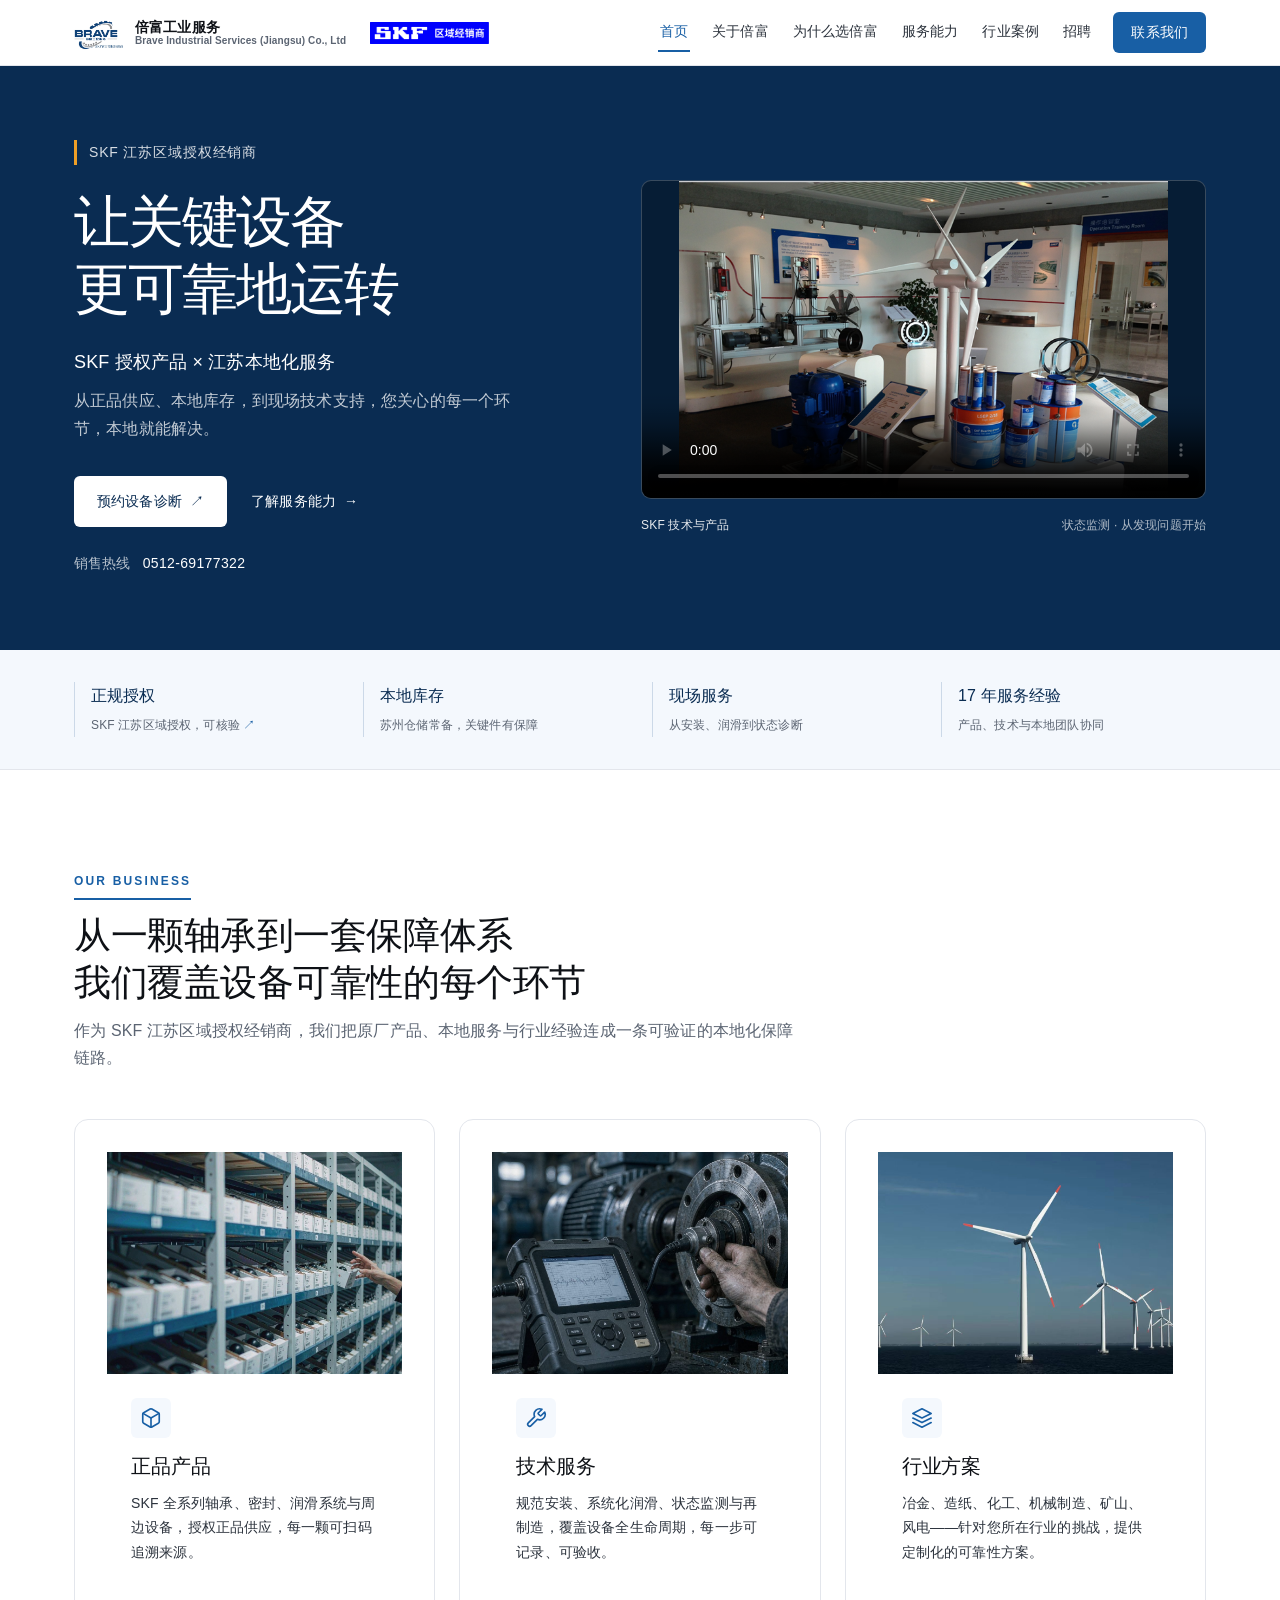
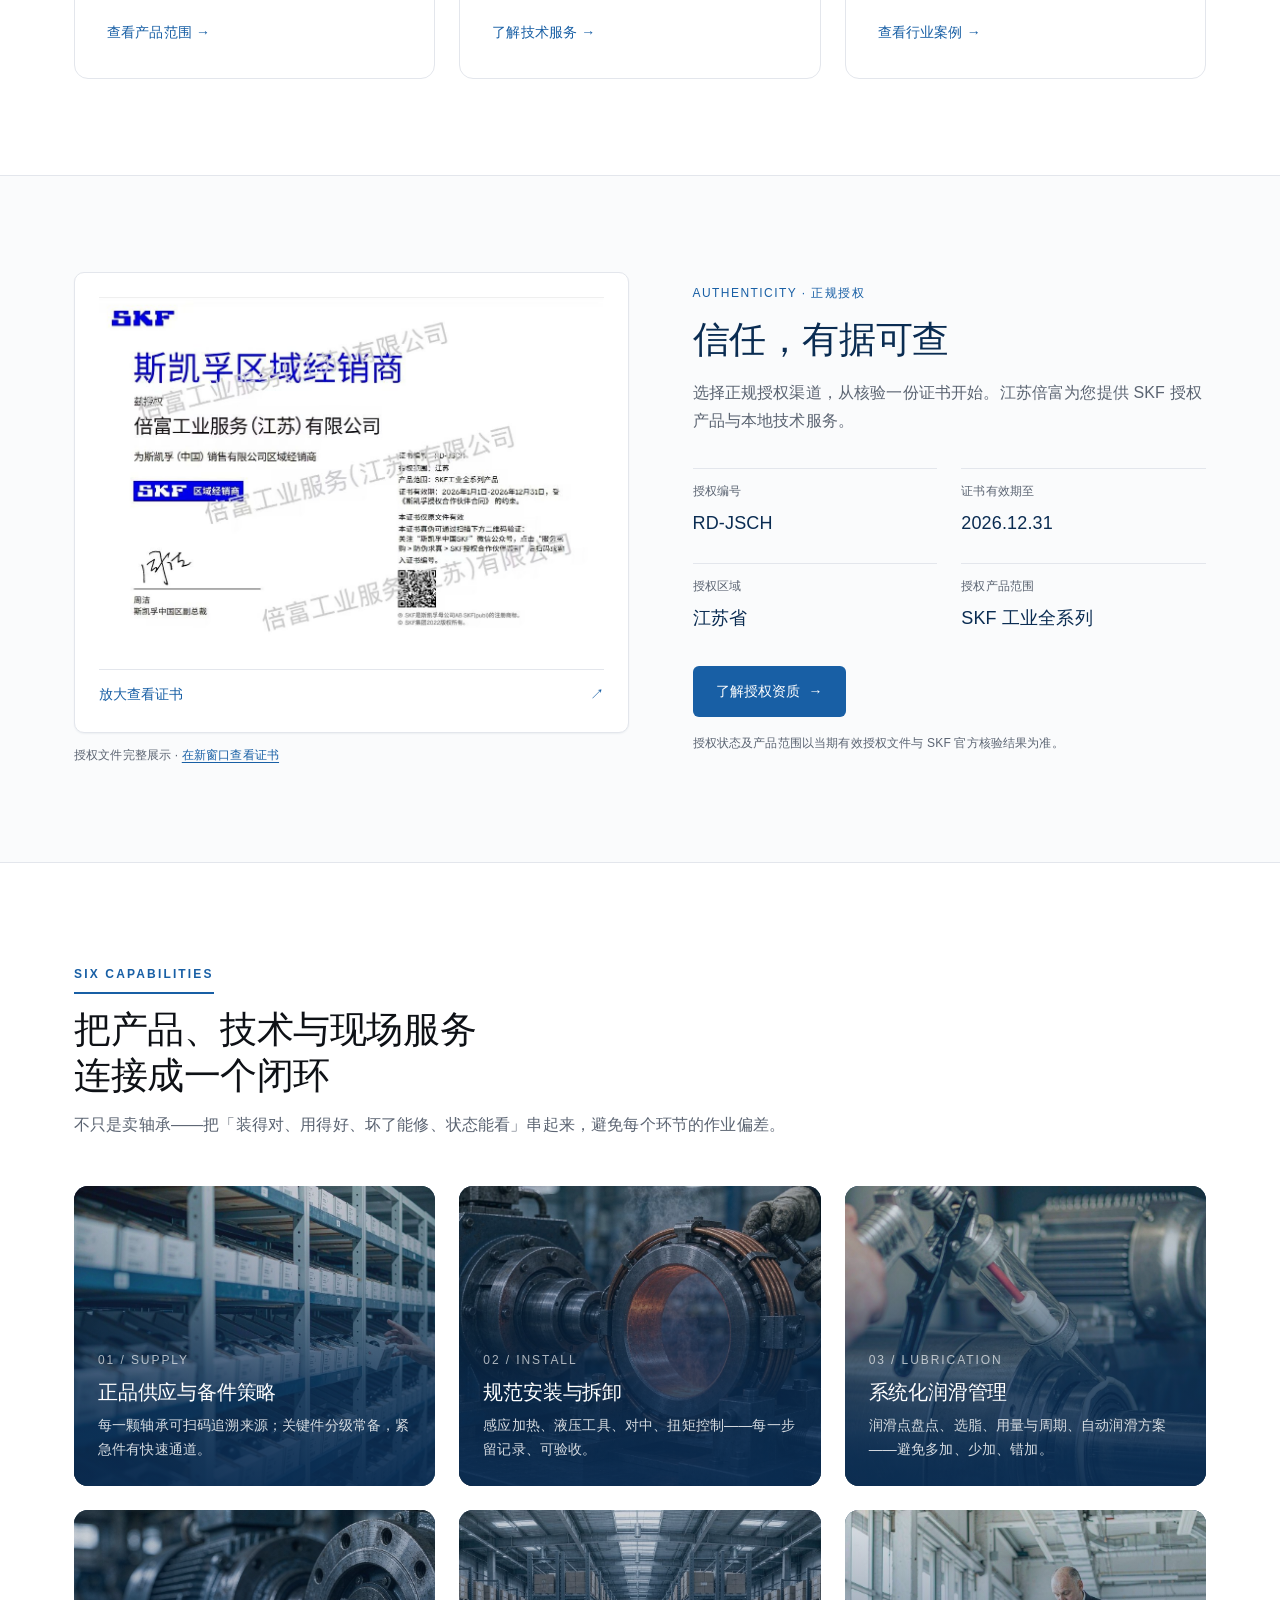
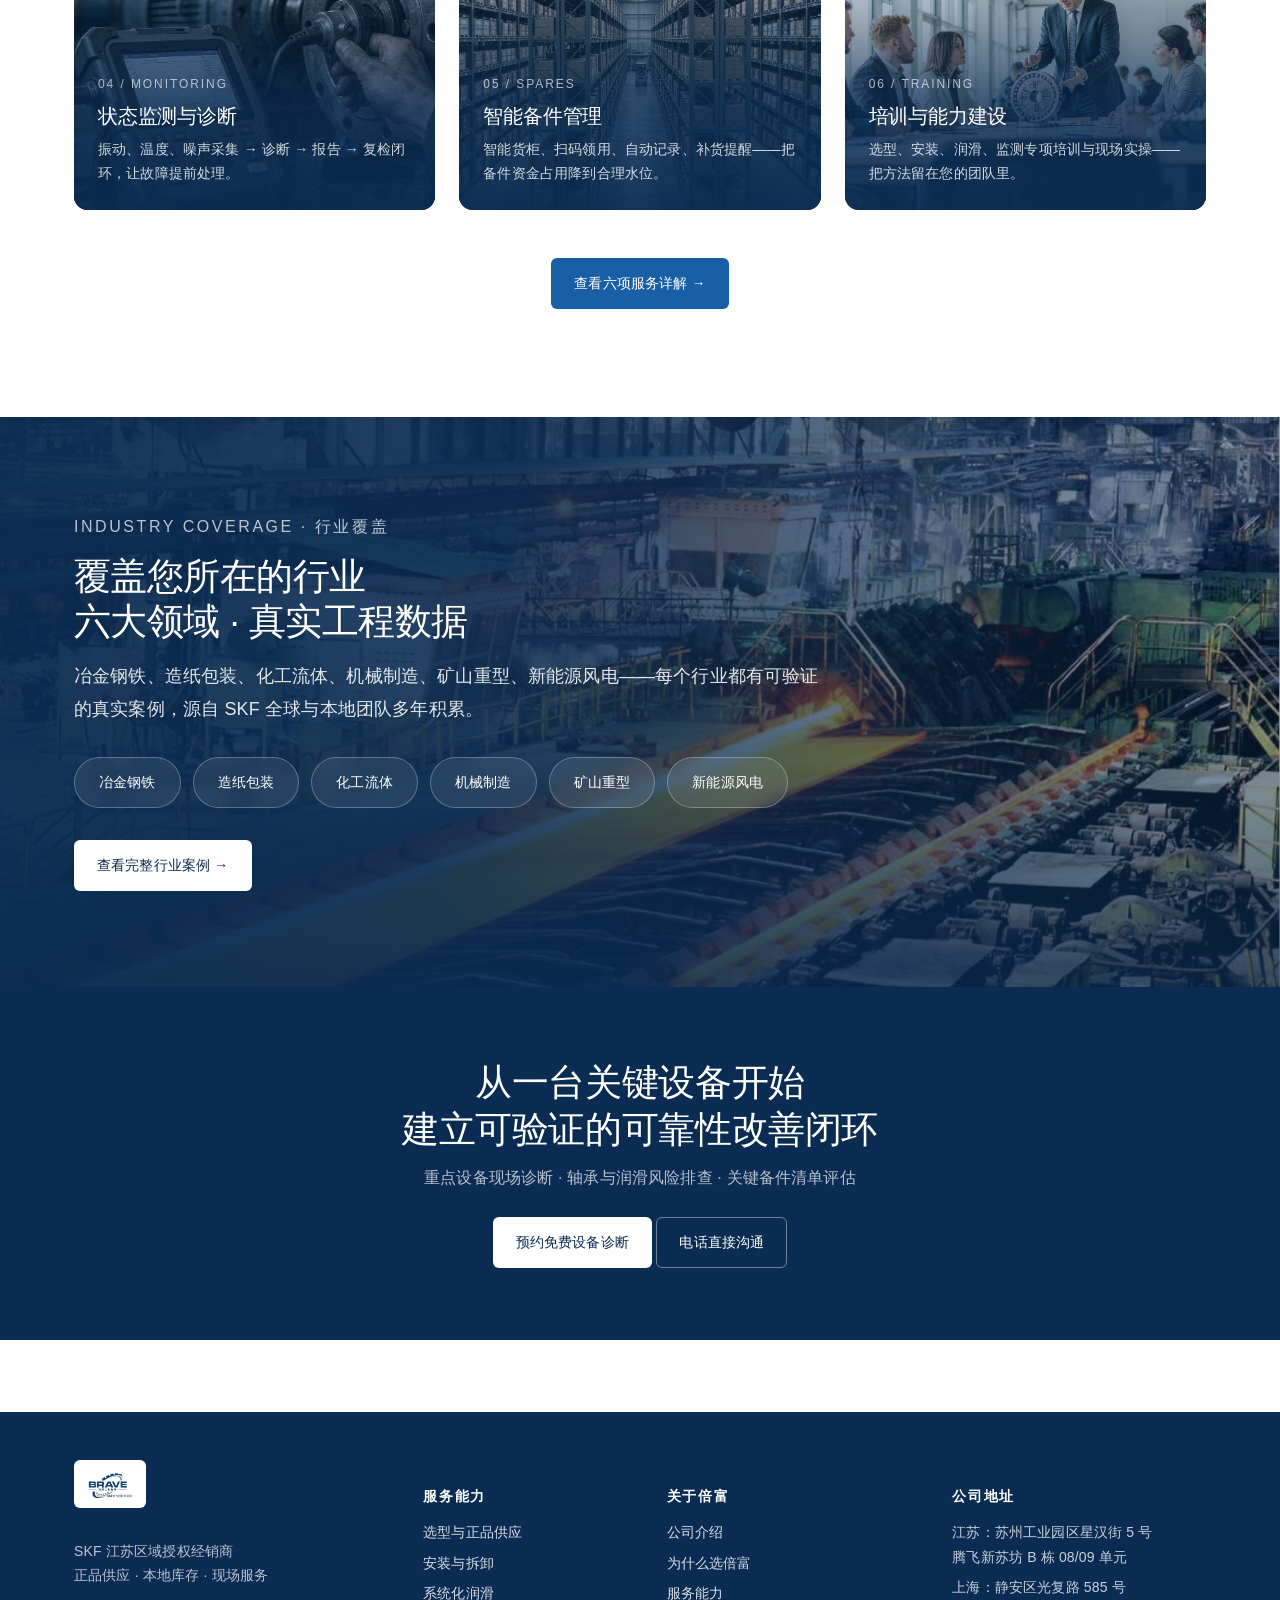
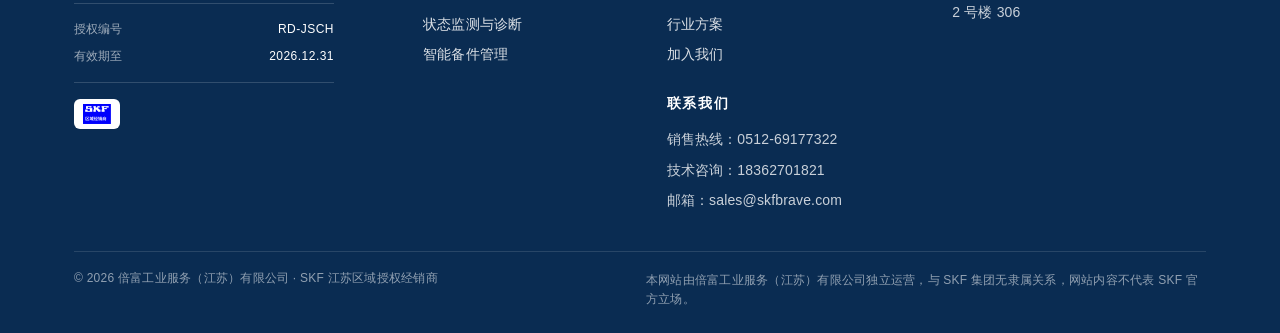
==== commit 985be959: "Improve mobile hero, navigation, spacing and certificate presentation" ====
--- a/index.html
+++ b/index.html
@@ -2,6 +2,9 @@
 <html lang="zh-CN" data-page-node-id="Ag1HA4iqM5D13HSTK6j9VX">
 <head data-page-node-id="DGBggRnQNh0iJX6AkjJDIt">
   <meta charset="UTF-8" data-page-node-id="oFFDimi3mF7XsuQbN27i9b" />
+  <meta http-equiv="Cache-Control" content="no-cache, no-store, must-revalidate" />
+  <meta http-equiv="Pragma" content="no-cache" />
+  <meta http-equiv="Expires" content="0" />
   <meta name="viewport" content="width=device-width, initial-scale=1" data-page-node-id="XFxwjuaZq9zKAwhGjuB041" />
   <title>倍富工业服务（江苏）有限公司 · SKF 授权经销商 | 让关键设备更可靠地运转</title>
   <meta name="description" content="SKF 江苏区域授权经销商，本地供应正品 SKF 轴承与全寿命周期技术服务。" data-page-node-id="EZmh73ALzqi3uAXXMbtoYo" />
@@ -9,7 +12,7 @@
   <meta property="og:description" content="SKF 授权产品 × 江苏本地化服务，让关键设备更可靠地运转。" data-page-node-id="8oP4Y2AilAG5foks5WKF4d" />
   <meta property="og:type" content="website" data-page-node-id="YMlTC7w0bFunjYb704i94o" />
   <link rel="icon" type="image/png" href="assets/img/logo.png" data-page-node-id="LpUaDuN9KKZfbabPyvuisD" />
-  <link rel="stylesheet" href="assets/css/styles.css" data-page-node-id="gkImMJR1zMAEllWzDazOMx" />
+  <link rel="stylesheet" href="assets/css/styles.css?v=20261021" data-page-node-id="gkImMJR1zMAEllWzDazOMx" />
 </head>
 <body data-page-node-id="rVO0BWXRMHR2quMNBQkoC6">
 
@@ -23,11 +26,11 @@
       </span>
       <img class="header-distributor" src="assets/img/distributor-mark-horizontal.png" alt="SKF 区域经销商" data-page-node-id="9PRgKG3VVqMC2xmDuUdMhG" />
     </a>
-    <button class="menu-toggle" aria-label="切换菜单" onclick="document.getElementById('nav').classList.toggle('is-open')" data-page-node-id="05uFBrAF6xU8GfY6eyh8eb">
+    <button class="menu-toggle" aria-label="打开导航菜单" type="button" aria-controls="nav" aria-expanded="false" data-page-node-id="05uFBrAF6xU8GfY6eyh8eb">
       <span data-page-node-id="mNjNXMpCbjdxw2ee9Wp9KX"></span><span data-page-node-id="yRMmggZ0jkudEU5zB6xhvG"></span><span data-page-node-id="KdfCAGQ1aBuQxkPCGFEz7K"></span>
     </button>
     <nav class="nav" id="nav" data-page-node-id="WyUB7oylhEEw1wDESHEamc">
-      <a href="index.html" class="is-active">首页</a>
+      <a href="index.html" class="is-active" aria-current="page">首页</a>
       <a href="about.html">关于倍富</a>
       <a href="why-us.html">为什么选倍富</a>
       <a href="services.html">服务能力</a>
@@ -38,67 +41,38 @@
   </div>
 </header>
 
-<!-- ============ HERO：SKF 式全屏视频（带声音 · 非背景 · 16:9 原始比例） ============ -->
-<section class="hero hero-video" data-page-node-id="zxLckHalHaY9CJousPVTPC">
-  <video class="hero-video-el" autoplay loop playsinline poster="assets/img/hero-1.png" data-page-node-id="OXGWHH006fju1lGWBwiuwS">
-    <source src="assets/media/brand-video.mp4" type="video/mp4" data-page-node-id="zkzEghuQfkhwD8Z38Vk37l" />
-    您的浏览器不支持视频播放，请升级浏览器或访问联系我们页获取资料。
-  </video>
-
-
-  <!-- 声音开关：浏览器默认禁止带声音自动播放，点此开启 -->
-  <button class="video-sound-toggle" type="button" aria-label="开启或关闭声音" data-page-node-id="sndTgl">
-    <span class="snd-icon" aria-hidden="true">🔊</span>
-    <span class="snd-text" data-page-node-id="sndTxt">声音：开</span>
-  </button>
-
-  <!-- 向下滚动提示 -->
-  <a href="#intro" class="scroll-hint" aria-label="向下滚动了解我们" data-page-node-id="scrHint">
-    <span>了解更多</span>
-    <span class="scroll-arrow" aria-hidden="true">↓</span>
-  </a>
-</section>
-
-<!-- 信任条：紧接首屏视频，5 秒建立信任 -->
-<section class="trustbar" id="intro">
-  <div class="container">
-    <div class="tb-claim">
-      <div class="tb-claim-text">
-        <span class="tb-eyebrow">WHY BRAVE · 为什么选倍富</span>
-        <h2>让关键设备更可靠地运转</h2>
-        <p>SKF 授权产品 × 江苏本地化服务——从正品供应、本地库存到现场技术支持，<b>您关心的每一个环节，本地就能解决。</b></p>
-      </div>
-      <div class="tb-claim-actions">
-        <a href="contact.html" class="btn btn-primary">预约一次设备诊断</a>
-        <a href="services.html" class="btn btn-ghost">了解服务能力 →</a>
-      </div>
-    </div>
-    <div class="tb-grid">
-      <div class="tb-item">
-        <div>
-          <b>授权经销商</b>
-          <span>SKF 江苏区域授权，可核验</span>
-        </div>
-      </div>
-      <div class="tb-item">
-        <div>
-          <b>本地库存</b>
-          <span>苏州仓储常备，紧急件当日响应</span>
-        </div>
-      </div>
-      <div class="tb-item">
-        <div>
-          <b>现场服务</b>
-          <span>工程师到场，不只卖货还负责到底</span>
-        </div>
-      </div>
-      <div class="tb-item">
-        <div>
-          <b>17 年</b>
-          <span>轴承服务经验，团队真实</span>
-        </div>
-      </div>
-    </div>
+<!-- 首屏：主张、咨询入口与完整比例的视频同时可见 -->
+<section class="home-hero" aria-labelledby="home-title">
+  <div class="container home-hero-layout">
+    <div class="home-hero-copy">
+      <span class="home-kicker">SKF 江苏区域授权经销商</span>
+      <h1 id="home-title">让关键设备<br/>更可靠地运转</h1>
+      <p class="home-hero-lead">SKF 授权产品 × 江苏本地化服务</p>
+      <p class="home-hero-description">从正品供应、本地库存，到现场技术支持，您关心的每一个环节，本地就能解决。</p>
+      <div class="actions">
+        <a href="contact.html" class="btn btn-primary">预约设备诊断 <span aria-hidden="true">↗</span></a>
+        <a href="services.html" class="home-secondary-link">了解服务能力 <span aria-hidden="true">→</span></a>
+      </div>
+      <a href="tel:051269177322" class="home-phone">销售热线 <span>0512-69177322</span></a>
+    </div>
+    <figure class="hero-film">
+      <div class="hero-film-frame">
+        <video controls playsinline preload="metadata" poster="assets/img/hero-1.png" aria-label="SKF 状态监测产品介绍视频" aria-describedby="hero-film-caption">
+          <source src="assets/media/brand-video.mp4" type="video/mp4" />
+          您的浏览器不支持视频播放，可<a href="assets/media/brand-video.mp4">打开视频文件</a>查看。
+        </video>
+      </div>
+      <figcaption id="hero-film-caption"><span>SKF 技术与产品</span><span>状态监测 · 从发现问题开始</span></figcaption>
+    </figure>
+  </div>
+</section>
+
+<section class="home-trust" id="intro" aria-label="倍富服务保障">
+  <div class="container home-trust-grid">
+    <a class="home-trust-item" href="about.html#authorization"><b>正规授权</b><span>SKF 江苏区域授权，可核验 <i aria-hidden="true">↗</i></span></a>
+    <div class="home-trust-item"><b>本地库存</b><span>苏州仓储常备，关键件有保障</span></div>
+    <div class="home-trust-item"><b>现场服务</b><span>从安装、润滑到状态诊断</span></div>
+    <div class="home-trust-item"><b>17 年服务经验</b><span>产品、技术与本地团队协同</span></div>
   </div>
 </section>
 
@@ -158,36 +132,39 @@
   </div>
 </section>
 
-<!-- 正品保障（蒙版：授权证书图做背景） -->
-<section class="overlay-panel cert-overlay">
-  <div class="op-media">
-    <img src="assets/img/cert-watermarked.jpg" alt="SKF 授权经销证书" />
-  </div>
-  <div class="op-body">
-    <div class="container">
-      <span class="eyebrow">AUTHENTICITY · 认准授权</span>
-      <h2>认准授权 · 谨防假冒</h2>
-      <p class="lead">SKF 轴承流通市场存在仿冒风险。请通过倍富工业服务（江苏）有限公司——SKF 江苏区域授权经销商采购：授权证书可核验，每一颗轴承来源可追溯，杜绝以次充好与翻新冒充。</p>
-      <div class="cert-badges" style="margin-top: var(--space-6); max-width: 720px;">
-        <div class="cert-badge-item">
-          <b>RD-JSCH</b>
-          <span>授权编号 · 可核验</span>
-        </div>
-        <div class="cert-badge-item">
-          <b>2026.12.31</b>
-          <span>证书有效期</span>
-        </div>
-        <div class="cert-badge-item">
-          <b>扫码溯源</b>
-          <span>每批货来源可查</span>
-        </div>
-      </div>
-      <div class="actions" style="margin-top: var(--space-6);">
-        <a href="about.html" class="btn btn-primary">核验授权资质 →</a>
-      </div>
-    </div>
-  </div>
-</section>
+<!-- 证书作为独立证据展示，保持完整比例与清晰度 -->
+<section class="section certificate-section" id="authorization">
+  <div class="container certificate-layout">
+    <figure class="certificate-preview">
+      <button class="certificate-open" type="button" data-certificate-open aria-controls="certificate-dialog" aria-haspopup="dialog" aria-label="放大查看 SKF 授权证书">
+        <img src="assets/img/cert-watermarked.jpg" alt="倍富工业服务（江苏）有限公司 SKF 江苏区域经销商授权证书" width="1028" height="727" loading="lazy" />
+        <span class="certificate-zoom">放大查看证书 <span aria-hidden="true">↗</span></span>
+      </button>
+      <figcaption>授权文件完整展示 · <a href="assets/img/cert-watermarked.jpg" target="_blank" rel="noopener">在新窗口查看证书</a></figcaption>
+    </figure>
+    <div class="certificate-copy">
+      <span class="eyebrow">AUTHENTICITY · 正规授权</span>
+      <h2>信任，有据可查</h2>
+      <p>选择正规授权渠道，从核验一份证书开始。江苏倍富为您提供 SKF 授权产品与本地技术服务。</p>
+      <dl class="certificate-facts">
+        <div><dt>授权编号</dt><dd>RD-JSCH</dd></div>
+        <div><dt>证书有效期至</dt><dd>2026.12.31</dd></div>
+        <div><dt>授权区域</dt><dd>江苏省</dd></div>
+        <div><dt>授权产品范围</dt><dd>SKF 工业全系列</dd></div>
+      </dl>
+      <div class="certificate-actions"><a href="about.html#authorization" class="btn btn-primary">了解授权资质 <span aria-hidden="true">→</span></a></div>
+      <p class="certificate-note">授权状态及产品范围以当期有效授权文件与 SKF 官方核验结果为准。</p>
+    </div>
+  </div>
+</section>
+
+<dialog id="certificate-dialog" class="certificate-dialog" aria-labelledby="certificate-dialog-title">
+  <div class="certificate-dialog-head">
+    <h2 id="certificate-dialog-title">SKF 授权经销商证书</h2>
+    <button class="certificate-close" type="button" data-certificate-close autofocus>关闭 <span aria-hidden="true">×</span></button>
+  </div>
+  <img src="assets/img/cert-watermarked.jpg" alt="SKF 江苏区域经销商授权证书完整图" width="1028" height="727" loading="lazy" />
+</dialog>
 
 <!-- ============ 五大能力（现有优质内容保留） ============ -->
 <!-- 能力矩阵：合并原「五大能力 + 双轴叙事 + 服务流程」三屏 -->
@@ -343,30 +320,8 @@
   </div>
 </footer>
 
-<script>
-  (function () {
-    var v = document.querySelector('.hero-video-el');
-    if (!v) return;
-    var toggle = document.querySelector('.video-sound-toggle');
-    var txt = document.querySelector('.snd-text');
-    function setLabel() { if (txt) txt.textContent = v.muted ? '声音：关' : '声音：开'; }
-    // 尝试带声音自动播放（多数浏览器会拦截，退化为静音自动播放）
-    var p = v.play();
-    if (p && p.catch) {
-      p.catch(function () {
-        v.muted = true; setLabel();
-        v.play().catch(function () {});
-      });
-    }
-    if (toggle) {
-      toggle.addEventListener('click', function () {
-        v.muted = !v.muted;
-        if (!v.muted) { v.play().catch(function () {}); }
-        setLabel();
-      });
-    }
-    setLabel();
-  })();
-</script>
+<script src="assets/js/certificate.js?v=20261021" defer></script>
+  <script src="https://trtc.io/knocket-sdk/sdk.js?identifier=155f077a337d958ac4&v=1792134145020" async></script>
+  <script src="assets/js/site.js?v=20261021" defer></script>
 </body>
 </html>
--- a/assets/css/styles.css
+++ b/assets/css/styles.css
@@ -67,7 +67,7 @@
   --fs-label: 12px;
 
   /* ===== 区块留白节奏（区分首屏后 / 常规 / 密集） ===== */
-  --section-pad-lg: 120px;
+  --section-pad-lg: 96px;
   --section-pad-md: 72px;
   --section-pad-sm: 48px;
 
@@ -75,6 +75,13 @@
   --ease: cubic-bezier(.4, 0, .2, 1);
   --t-fast: .2s var(--ease);
   --t-mid: .4s var(--ease);
+}
+
+@media (max-width: 1100px) {
+  :root { --section-pad-lg: 72px; --section-pad-md: 56px; --section-pad-sm: 40px; }
+}
+@media (max-width: 620px) {
+  :root { --section-pad-lg: 48px; --section-pad-md: 40px; --section-pad-sm: 32px; }
 }
 
 /* -------- Reset & Base -------- */
@@ -188,15 +195,15 @@
   padding-top: var(--space-3); padding-bottom: var(--space-3);
   gap: var(--space-5);
 }
-.brand { display: flex; align-items: center; gap: var(--space-3); text-decoration: none; }
-.brand img { height: 36px; width: auto; }
+.brand { display: flex; align-items: center; gap: var(--space-3); text-decoration: none; min-width: 0; flex-shrink: 0; }
+.brand > img:first-child { height: 36px; width: auto; flex-shrink: 0; }
 .brand-name {
   display: flex; flex-direction: column; line-height: 1.15;
-  color: var(--ink-900); font-weight: 600;
+  color: var(--ink-900); font-weight: 600; white-space: nowrap; min-width: 0;
 }
 .brand-name .zh { font-size: var(--fs-caption); }
-.brand-name .en { font-size: var(--fs-label); color: var(--ink-500); letter-spacing: .04em; }
-.nav { display: flex; gap: var(--space-6); align-items: center; }
+.brand-name .en { font-size: 10px; color: var(--ink-500); letter-spacing: .01em; }
+.nav { display: flex; gap: 20px; align-items: center; flex-shrink: 0; }
 .nav a {
   color: var(--ink-700); font-size: var(--fs-caption); font-weight: 500;
   padding: 6px 2px; border-bottom: 2px solid transparent;
@@ -213,7 +220,7 @@
 }
 .nav .cta:hover { background: var(--bf-blue-900); border-color: transparent; }
 
-.menu-toggle { display: none; background: none; border: 0; padding: 6px; cursor: pointer; }
+.menu-toggle { display: none; background: none; border: 0; padding: 11px; width: 44px; height: 44px; flex-shrink: 0; cursor: pointer; }
 .menu-toggle span { display: block; width: 22px; height: 2px; background: var(--ink-900); margin: 4px 0; }
 
 /* -------- Hero -------- */
@@ -254,8 +261,14 @@
   font-weight: 500; font-size: var(--fs-caption); cursor: pointer; border: 1px solid transparent;
   transition: all .15s; text-decoration: none;
 }
-.btn-primary { background: #fff; color: var(--bf-blue-900); }
-.btn-primary:hover { background: var(--paper-3); color: var(--bf-blue-900); }
+.btn-primary { background: var(--bf-blue-700); color: #fff; }
+.btn-primary:hover { background: var(--bf-blue-900); color: #fff; }
+.dark .btn-primary, .overlay-panel .btn-primary, .page-hero .btn-primary, .hero .btn-primary, .overlay-hero .btn-primary, .home-hero .btn-primary {
+  background: #fff; color: var(--bf-blue-900);
+}
+.dark .btn-primary:hover, .overlay-panel .btn-primary:hover, .page-hero .btn-primary:hover, .hero .btn-primary:hover, .overlay-hero .btn-primary:hover, .home-hero .btn-primary:hover {
+  background: var(--bf-blue-100); color: var(--bf-blue-900);
+}
 .btn-ghost { background: transparent; color: #fff; border-color: rgba(255,255,255,.4); }
 .btn-ghost:hover { background: rgba(255,255,255,.08); color: #fff; }
 
@@ -1004,18 +1017,27 @@
 }
 
 /* -------- Mobile nav -------- */
-@media (max-width: 760px) {
-  .nav { display: none; flex-direction: column; align-items: stretch;
+@media (max-width: 1100px) {
+  .site-header { position: relative; }
+  .nav-enhanced .site-header { position: sticky; }
+  .site-header .container { flex-wrap: wrap; }
+  .nav { display: flex; flex-direction: column; align-items: stretch;
+    flex-basis: 100%; width: 100%; padding: var(--space-3) 0; gap: var(--space-2);
+  }
+  .nav-enhanced .site-header .container { flex-wrap: nowrap; }
+  .nav-enhanced .nav { display: none;
     position: absolute; top: 100%; left: 0; right: 0;
     background: var(--paper); border-bottom: 1px solid var(--line);
     padding: var(--space-3) var(--space-5); gap: var(--space-2);
+    max-height: calc(100svh - 69px); overflow-y: auto;
   }
-  .nav.is-open { display: flex; }
+  .nav-enhanced .nav.is-open { display: flex; }
   .nav a { padding: 10px 0; border-bottom: 1px solid var(--paper-3); }
-  .menu-toggle { display: block; }
+  .nav .cta { margin: var(--space-2) 0; padding: 12px 18px; }
+  .nav-enhanced .menu-toggle { display: block; }
+}
+@media (max-width: 760px) {
   .hero { padding: var(--space-7) 0 var(--space-6); }
-  .hero.hero-video { min-height: 100svh; height: 100svh; padding: 0; }
-    .section { padding: var(--space-7) 0; }
 }
 
 /* -------- Recruitment -------- */
@@ -1123,7 +1145,7 @@
 /* ===== 首页迭代：SKF 参考版新增板块样式 ===== */
 
 /* ---- 我们的业务（产品 / 服务 / 行业 三支柱） ---- */
-.business-3 { padding: var(--space-9) 0; }
+.business-3 { padding: var(--section-pad-lg) 0; }
 .business-3 .grid { grid-template-columns: repeat(3, minmax(0, 1fr)); }
 .biz-card {
   position: relative;
@@ -1226,7 +1248,7 @@
   .authenticity .auth-cta { width: 100%; }
   .authenticity .auth-cta a { width: 100%; text-align: center; }
 }
-.header-distributor { height: 22px; width: auto; margin-left: var(--space-3); align-self: center; }
+.header-distributor { height: 22px; width: auto; margin-left: var(--space-3); align-self: center; flex-shrink: 0; }
 @media (max-width: 640px) { .header-distributor { display: none; } }
 .qr-placeholder { width: 150px; height: 150px; border: 2px dashed var(--line); border-radius: var(--r-md); display: flex; align-items: center; justify-content: center; text-align: center; color: var(--ink-400); font-size: var(--fs-label); line-height: 1.5; background: var(--paper-2); margin-top: var(--space-3); }
 /* ============================================================
@@ -2250,3 +2272,126 @@
 .ind-card:hover .ic-link { gap: var(--space-3); }
 @media (max-width: 1100px) { .ind-grid { grid-template-columns: repeat(2, 1fr); } }
 @media (max-width: 720px)  { .ind-grid { grid-template-columns: 1fr; } }
+
+/* -------- 首页首屏：文字与完整视频分区 -------- */
+.home-hero { background: var(--bf-blue-900); color: #fff; }
+.home-hero-layout {
+  display: grid;
+  grid-template-columns: .95fr 1.05fr;
+  align-items: center;
+  gap: 56px;
+  padding-top: 72px;
+  padding-bottom: 72px;
+}
+.home-hero-copy { min-width: 0; }
+.home-kicker {
+  display: inline-block;
+  border-left: 3px solid var(--accent-500);
+  padding-left: var(--space-3);
+  margin-bottom: var(--space-5);
+  color: rgba(255,255,255,.84);
+  font-size: var(--fs-caption);
+  letter-spacing: .06em;
+}
+.home-hero h1 {
+  color: #fff;
+  font-size: clamp(38px, 4.4vw, 60px);
+  line-height: 1.18;
+  letter-spacing: -.035em;
+  margin-bottom: var(--space-5);
+}
+.home-hero-lead { font-size: var(--fs-lead); color: #fff; margin-bottom: var(--space-2); }
+.home-hero-description { color: rgba(255,255,255,.75); max-width: 29em; margin-bottom: var(--space-6); }
+.home-hero .actions { display: flex; align-items: center; flex-wrap: wrap; gap: var(--space-5); }
+.home-hero .btn { min-height: 48px; }
+.home-secondary-link { display: inline-flex; align-items: center; gap: var(--space-2); color: #fff; padding: 10px 0; font-size: var(--fs-caption); }
+.home-secondary-link:hover { color: var(--bf-blue-100); text-decoration: underline; text-underline-offset: 5px; }
+.home-phone { display: inline-flex; flex-wrap: wrap; gap: var(--space-3); color: rgba(255,255,255,.7); font-size: var(--fs-caption); margin-top: var(--space-5); }
+.home-phone span { color: #fff; font-variant-numeric: tabular-nums; letter-spacing: .025em; }
+.home-phone:hover { color: #fff; text-decoration: underline; text-underline-offset: 5px; }
+.hero-film { margin: 0; min-width: 0; }
+.hero-film-frame { border-radius: var(--r-md); overflow: hidden; background: #061d35; border: 1px solid rgba(255,255,255,.2); }
+.hero-film video { display: block; width: 100%; aspect-ratio: 16 / 9; object-fit: contain; }
+.hero-film figcaption { display: flex; flex-wrap: wrap; justify-content: space-between; gap: var(--space-2); padding-top: var(--space-4); font-size: var(--fs-label); color: rgba(255,255,255,.68); }
+.hero-film figcaption span:first-child { color: rgba(255,255,255,.9); }
+
+/* 浅色信任条，为下方业务内容留出清晰的明暗节奏 */
+.home-trust { padding: var(--space-6) 0; background: var(--bf-blue-50); border-bottom: 1px solid var(--line); }
+.home-trust-grid { display: grid; grid-template-columns: repeat(4, minmax(0, 1fr)); gap: var(--space-5); }
+.home-trust-item { display: flex; flex-direction: column; gap: var(--space-1); padding-left: var(--space-4); border-left: 1px solid #ccd9e8; min-width: 0; }
+.home-trust-item b { font-size: var(--fs-body); color: var(--bf-blue-900); font-weight: 500; }
+.home-trust-item span { font-size: var(--fs-label); color: var(--ink-500); }
+.home-trust-item i { font-style: normal; color: var(--bf-blue-700); }
+a.home-trust-item:hover b { text-decoration: underline; text-underline-offset: 4px; }
+
+/* -------- 授权证书：完整图 + 可核验信息 -------- */
+.certificate-section { background: var(--paper-2); border-top: 1px solid var(--line); border-bottom: 1px solid var(--line); scroll-margin-top: 88px; }
+.certificate-layout { display: grid; grid-template-columns: 1.08fr 1fr; gap: 64px; align-items: center; }
+.certificate-preview { margin: 0; min-width: 0; }
+.certificate-open { display: block; width: 100%; padding: var(--space-5); border: 1px solid var(--line); border-radius: var(--r-md); background: var(--paper); color: var(--bf-blue-700); cursor: zoom-in; box-shadow: var(--shadow-sm); font: inherit; text-align: left; }
+.certificate-open:hover { border-color: var(--bf-blue-700); }
+.certificate-open:disabled { cursor: default; }
+.certificate-open img { width: 100%; height: auto; object-fit: contain; }
+.certificate-zoom { display: flex; justify-content: space-between; margin-top: var(--space-4); padding-top: var(--space-3); border-top: 1px solid var(--line); font-size: var(--fs-caption); }
+.certificate-preview figcaption { margin-top: var(--space-3); color: var(--ink-500); font-size: var(--fs-label); }
+.certificate-preview figcaption a { text-decoration: underline; text-underline-offset: 3px; }
+.certificate-copy { min-width: 0; }
+.certificate-copy .eyebrow { display: block; color: var(--bf-blue-700); font-size: var(--fs-label); letter-spacing: .12em; margin-bottom: var(--space-3); }
+.certificate-copy h2 { font-size: var(--fs-h2); color: var(--bf-blue-900); margin-bottom: var(--space-4); }
+.certificate-copy > p { color: var(--ink-500); }
+.certificate-facts { display: grid; grid-template-columns: repeat(2, minmax(0, 1fr)); gap: var(--space-5); margin: var(--space-6) 0; }
+.certificate-facts > div { border-top: 1px solid var(--line); padding-top: var(--space-3); min-width: 0; }
+.certificate-facts dt { color: var(--ink-500); font-size: var(--fs-label); margin-bottom: var(--space-1); }
+.certificate-facts dd { color: var(--bf-blue-900); font-size: var(--fs-lead); margin: 0; font-variant-numeric: tabular-nums; overflow-wrap: anywhere; }
+.certificate-actions .btn { max-width: 100%; }
+.certificate-copy .certificate-note { font-size: var(--fs-label); color: var(--ink-500); margin: var(--space-4) 0 0; }
+.certificate-dialog { padding: 0; width: min(1100px, calc(100% - 32px)); max-width: none; max-height: calc(100svh - 32px); border: 0; border-radius: var(--r-md); background: var(--paper); color: var(--ink-900); overflow: auto; }
+.certificate-dialog:not([open]) { display: none; }
+.certificate-dialog::backdrop { background: rgba(5,22,42,.78); }
+.certificate-dialog-head { display: flex; align-items: center; justify-content: space-between; gap: var(--space-4); padding: var(--space-3) var(--space-5); border-bottom: 1px solid var(--line); position: sticky; top: 0; background: var(--paper); }
+.certificate-dialog-head h2 { font-size: var(--fs-body); }
+.certificate-close { background: var(--bf-blue-50); color: var(--bf-blue-900); border: 1px solid var(--line); border-radius: var(--r-sm); padding: 8px 14px; min-height: 44px; white-space: nowrap; font: inherit; font-size: var(--fs-caption); cursor: pointer; }
+.certificate-close:hover { background: var(--bf-blue-100); }
+.certificate-dialog > img { width: 100%; height: auto; object-fit: contain; padding: var(--space-5); }
+html:has(.certificate-dialog[open]) { overflow: hidden; }
+
+:where(a, button, input, textarea):focus-visible { outline: 3px solid var(--bf-blue-500); outline-offset: 4px; }
+
+@media (max-width: 1100px) {
+  .home-hero-layout { gap: var(--space-6); padding-top: 56px; padding-bottom: 56px; }
+  .certificate-layout { gap: var(--space-6); }
+}
+@media (max-width: 800px) {
+  .home-hero-layout { grid-template-columns: 1fr; gap: var(--space-6); }
+  .home-hero-description { max-width: 38em; }
+  .hero-film { max-width: 640px; width: 100%; }
+  .home-trust-grid { grid-template-columns: repeat(2, minmax(0, 1fr)); row-gap: var(--space-5); }
+  .certificate-layout { grid-template-columns: 1fr; }
+  .certificate-preview { max-width: 600px; width: 100%; }
+}
+@media (max-width: 620px) {
+  .site-header .container { gap: var(--space-2); }
+  .section-head { margin-bottom: var(--space-6); }
+  .home-hero-layout { padding-top: var(--space-7); padding-bottom: var(--space-6); }
+  .home-kicker { margin-bottom: var(--space-4); }
+  .home-hero h1 { font-size: 38px; margin-bottom: var(--space-4); }
+  .home-hero-lead { font-size: var(--fs-body); }
+  .home-hero-description { font-size: var(--fs-caption); margin-bottom: var(--space-5); }
+  .home-hero .actions { gap: var(--space-4); }
+  .home-phone { margin-top: var(--space-4); }
+  .home-trust { padding: var(--space-5) 0; }
+  .home-trust-grid { gap: var(--space-5) var(--space-3); }
+  .home-trust-item { padding-left: var(--space-3); }
+  .page-hero .ph-body { padding-top: var(--space-7); padding-bottom: var(--space-7); }
+  .certificate-open { padding: var(--space-4); }
+  .certificate-facts { gap: var(--space-4); margin: var(--space-5) 0; }
+  .certificate-dialog-head { padding: var(--space-3) var(--space-4); }
+  .certificate-dialog > img { padding: var(--space-3); }
+}
+@media (max-width: 480px) {
+  .brand-name .en { display: none; }
+}
+@media (max-width: 380px) {
+  .container { padding-left: 20px; padding-right: 20px; }
+  .home-hero h1 { font-size: 34px; }
+}
